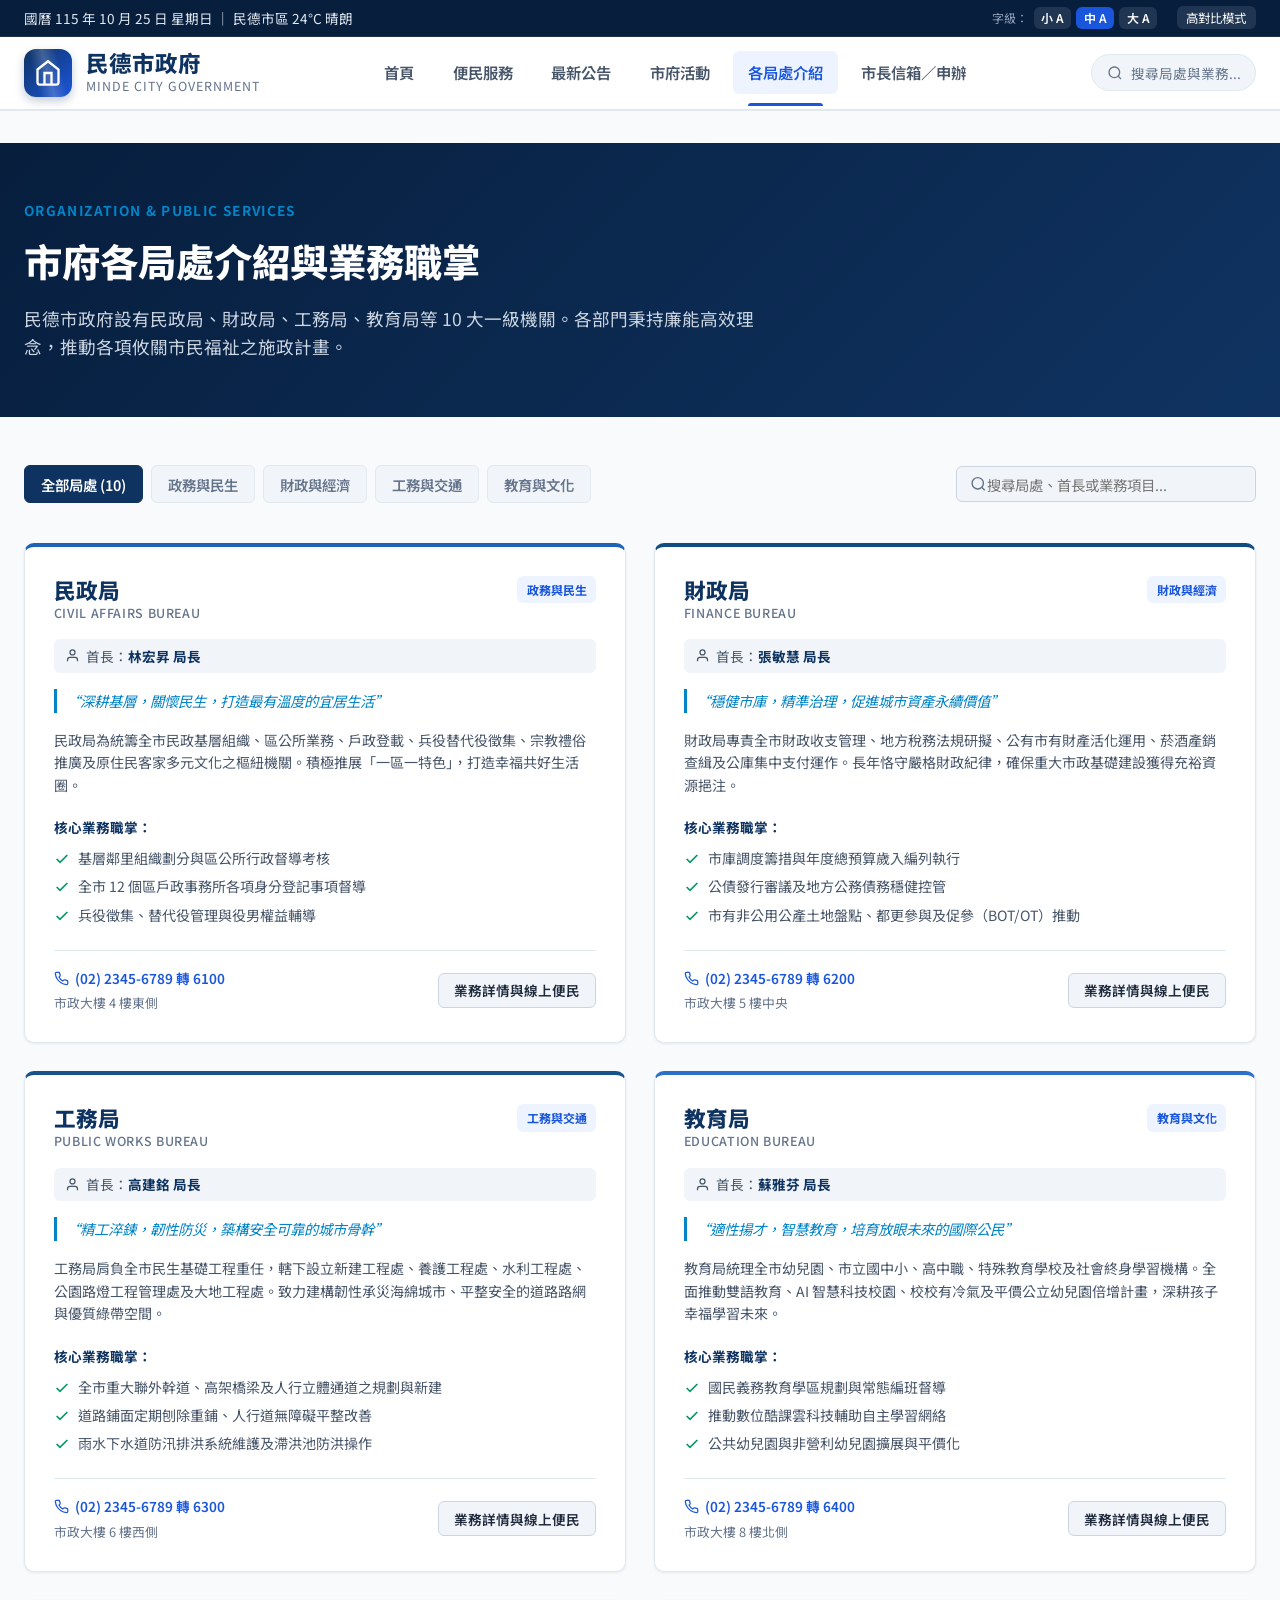
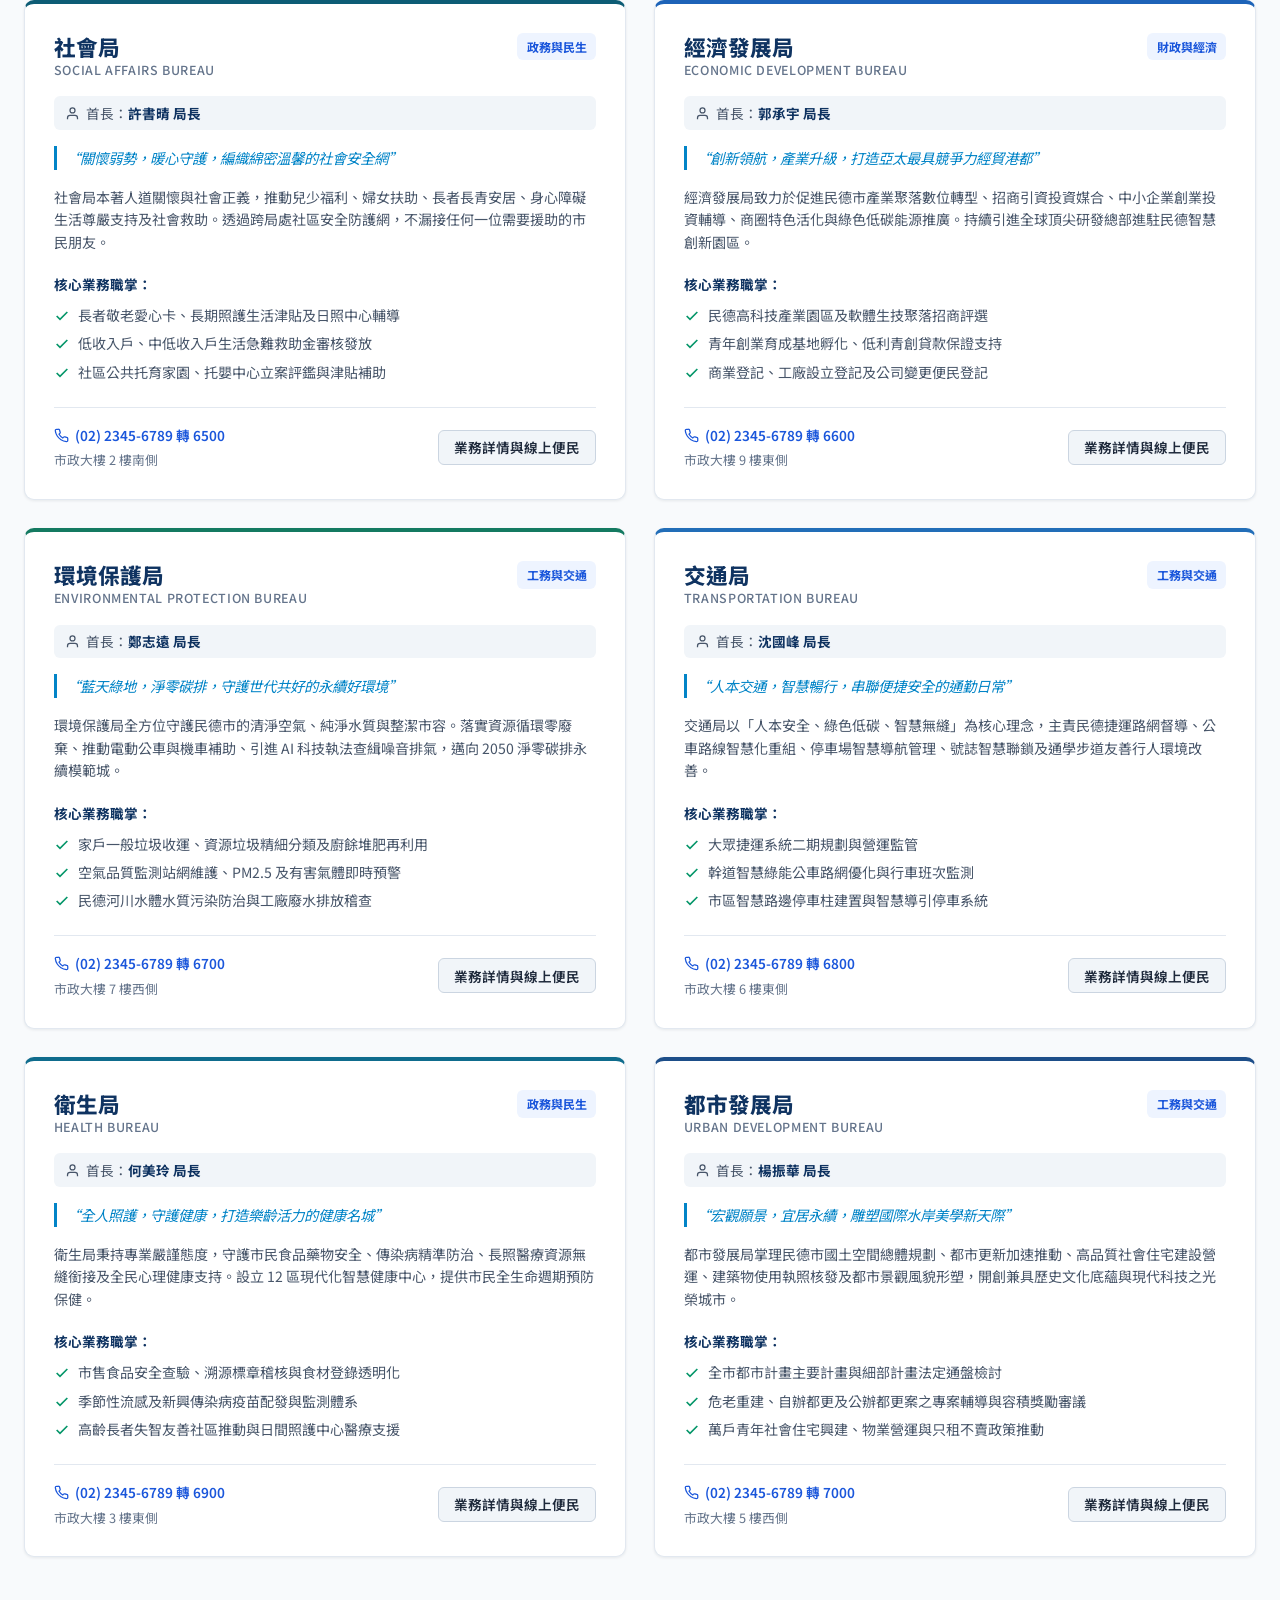
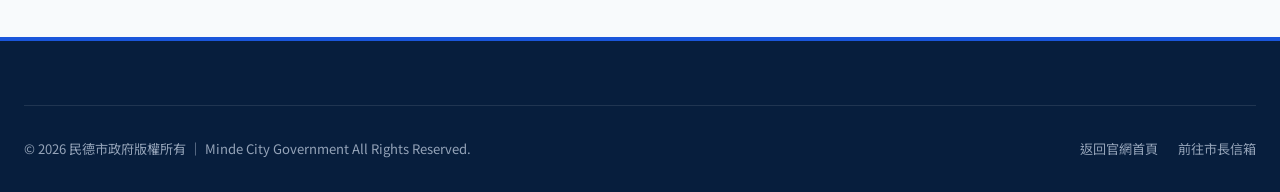
==== departments.html @ 33a6fe96 "feat: 民德市政府官網初版上線" ====
<!DOCTYPE html>
<html lang="zh-Hant-TW">
<head>
  <meta charset="UTF-8">
  <meta name="viewport" content="width=device-width, initial-scale=1.0">
  <title>各局處介紹與業務職掌 - 民德市政府官方網站</title>
  <meta name="description" content="民德市政府一級機關及局處介紹，包含民政局、財政局、工務局、教育局、社會局等組織職掌、首長資訊與便民服務窗口。">
  <link rel="stylesheet" href="css/main.css">
  <link rel="stylesheet" href="css/components.css">
  <link rel="stylesheet" href="css/responsive.css">
</head>
<body>

  <!-- 無障礙跳至主要內容區 -->
  <a href="#mainContent" class="skip-link">跳至主要內容區 (Alt+C)</a>

  <!-- 頂端公務列 -->
  <div class="top-utility-bar">
    <div class="container">
      <div class="utility-left">
        <div class="utility-item">
          <span>國曆 115 年 10 月 25 日 星期日 ｜ 民德市區 24°C 晴朗</span>
        </div>
      </div>
      <div class="utility-right">
        <div class="accessibility-tools">
          <span style="font-size: 0.75rem; color: #94a3b8;">字級：</span>
          <button class="font-size-btn" data-scale="0.9">小 A</button>
          <button class="font-size-btn active" data-scale="1">中 A</button>
          <button class="font-size-btn" data-scale="1.15">大 A</button>
        </div>
        <button class="contrast-toggle-btn" id="contrastToggleBtn">
          <span>高對比模式</span>
        </button>
      </div>
    </div>
  </div>

  <!-- 主導覽列 -->
  <header class="main-header">
    <div class="container header-container">
      <a href="index.html" class="brand-logo-link">
        <div class="brand-emblem">
          <svg viewBox="0 0 24 24" fill="none" stroke="currentColor" stroke-width="2"><path d="M3 9l9-7 9 7v11a2 2 0 0 1-2 2H5a2 2 0 0 1-2-2z"></path><polyline points="9 22 9 12 15 12 15 22"></polyline></svg>
        </div>
        <div class="brand-text">
          <span class="brand-title">民德市政府</span>
          <span class="brand-subtitle">Minde City Government</span>
        </div>
      </a>

      <nav class="main-nav" id="mainNav">
        <ul class="nav-list">
          <li><a href="index.html#home" class="nav-link">首頁</a></li>
          <li><a href="index.html#services" class="nav-link">便民服務</a></li>
          <li><a href="index.html#announcements" class="nav-link">最新公告</a></li>
          <li><a href="index.html#events" class="nav-link">市府活動</a></li>
          <li><a href="departments.html" class="nav-link active">各局處介紹</a></li>
          <li><a href="mailbox.html" class="nav-link">市長信箱／申辦</a></li>
        </ul>
      </nav>

      <div class="header-actions">
        <button class="quick-search-trigger">
          <svg viewBox="0 0 24 24" fill="none" stroke-width="2"><circle cx="11" cy="11" r="8"></circle><line x1="21" y1="21" x2="16.65" y2="16.65"></line></svg>
          <span>搜尋局處與業務...</span>
        </button>
        <button class="mobile-menu-toggle" id="mobileMenuToggle">
          <svg viewBox="0 0 24 24" fill="none" stroke="currentColor" stroke-width="2"><line x1="3" y1="12" x2="21" y2="12"></line><line x1="3" y1="6" x2="21" y2="6"></line><line x1="3" y1="18" x2="21" y2="18"></line></svg>
        </button>
      </div>
    </div>
  </header>

  <!-- 主要內容區 -->
  <main id="mainContent" style="padding-top: 2rem;">
    <!-- 頁面 Banner -->
    <div style="background: linear-gradient(135deg, var(--gov-navy-deep), var(--gov-navy)); color: #fff; padding: 3.5rem 0; margin-bottom: 3rem;">
      <div class="container">
        <div style="max-width: 750px;">
          <div style="font-size: 0.85rem; text-transform: uppercase; letter-spacing: 0.1em; color: var(--gov-cyan); font-weight: 700; margin-bottom: 0.5rem;">Organization & Public Services</div>
          <h1 style="font-size: 2.4rem; font-weight: 800; margin-bottom: 0.8rem;">市府各局處介紹與業務職掌</h1>
          <p style="font-size: 1.1rem; color: #cbd5e1; line-height: 1.6;">
            民德市政府設有民政局、財政局、工務局、教育局等 10 大一級機關。各部門秉持廉能高效理念，推動各項攸關市民福祉之施政計畫。
          </p>
        </div>
      </div>
    </div>

    <div class="container" style="padding-bottom: 5rem;">
      <!-- 分類與搜尋 -->
      <div class="departments-filter-bar">
        <div class="dept-category-tabs" role="tablist">
          <button class="dept-cat-btn active" data-dept-cat="all">全部局處 (10)</button>
          <button class="dept-cat-btn" data-dept-cat="governance">政務與民生</button>
          <button class="dept-cat-btn" data-dept-cat="finance">財政與經濟</button>
          <button class="dept-cat-btn" data-dept-cat="infrastructure">工務與交通</button>
          <button class="dept-cat-btn" data-dept-cat="education">教育與文化</button>
        </div>

        <div class="dept-search-box">
          <svg viewBox="0 0 24 24" fill="none" stroke-width="2"><circle cx="11" cy="11" r="8"></circle><line x1="21" y1="21" x2="16.65" y2="16.65"></line></svg>
          <input type="text" id="deptSearchInput" placeholder="搜尋局處、首長或業務項目..." aria-label="搜尋局處">
        </div>
      </div>

      <!-- 局處清單網格 -->
      <div class="departments-grid" id="departmentsGridContainer"></div>
    </div>
  </main>

  <!-- 頁尾 -->
  <footer class="main-footer">
    <div class="container">
      <div class="footer-bottom">
        <div>© 2026 民德市政府版權所有 ｜ Minde City Government All Rights Reserved.</div>
        <div class="footer-legal-links">
          <a href="index.html">返回官網首頁</a>
          <a href="mailbox.html">前往市長信箱</a>
        </div>
      </div>
    </div>
  </footer>

  <!-- 局處詳情 Modal -->
  <div class="modal-backdrop" id="departmentDetailModal">
    <div class="modal-dialog">
      <div class="modal-header">
        <h3 class="modal-title" id="modalDeptTitle">局處組織與業務職掌</h3>
        <button class="modal-close-btn">✕</button>
      </div>
      <div class="modal-body" id="modalDeptBody"></div>
    </div>
  </div>

  <!-- 搜尋 Modal -->
  <div class="modal-backdrop" id="globalSearchModal">
    <div class="modal-dialog" style="max-width: 680px;">
      <div class="modal-header">
        <input type="text" id="globalSearchInput" placeholder="搜尋局處與便民服務..." style="width: 100%; border: none; font-size: 1.1rem; outline: none;">
        <button class="modal-close-btn" id="closeSearchModalBtn">✕</button>
      </div>
      <div class="modal-body">
        <div id="globalSearchResults"></div>
      </div>
    </div>
  </div>

  <button class="back-to-top" id="backToTopBtn" title="回到頂端">
    <svg viewBox="0 0 24 24" fill="none" stroke="currentColor" stroke-width="2.5"><polyline points="18 15 12 9 6 15"></polyline></svg>
  </button>

  <script src="js/data.js"></script>
  <script src="js/app.js"></script>
  <script src="js/departments.js"></script>
</body>
</html>
---- css/main.css ----
/**
 * 民德市政府官網 - 核心樣式系統 (Design System & Global Layout)
 * 智慧民德．幸福永續
 */

@import url('https://fonts.googleapis.com/css2?family=Noto+Sans+TC:wght@300;400;500;600;700;800&family=Outfit:wght@400;500;600;700&display=swap');

:root {
  /* 政府權威藍色系核心調色盤 */
  --gov-navy-deep: #071e3d;
  --gov-navy: #0f3361;
  --gov-blue: #1a56db;
  --gov-blue-light: #2563eb;
  --gov-blue-subtle: #eef4ff;
  --gov-cyan: #0284c7;
  
  /* 輔助與語意色彩 */
  --gov-gold: #d97706;
  --gov-gold-light: #fef3c7;
  --gov-emerald: #059669;
  --gov-emerald-light: #ecfdf5;
  --gov-crimson: #dc2626;
  --gov-crimson-light: #fef2f2;
  
  /* 中性色系 */
  --bg-primary: #f8fafc;
  --bg-surface: #ffffff;
  --bg-surface-raised: #f1f5f9;
  --bg-glass: rgba(255, 255, 255, 0.88);
  --border-light: #e2e8f0;
  --border-medium: #cbd5e1;
  --text-main: #1e293b;
  --text-muted: #64748b;
  --text-sub: #475569;
  --text-inverse: #ffffff;
  
  /* 陰影與圓角 */
  --shadow-sm: 0 1px 3px rgba(15, 23, 42, 0.08);
  --shadow-md: 0 4px 12px -2px rgba(15, 23, 42, 0.08), 0 2px 6px -1px rgba(15, 23, 42, 0.05);
  --shadow-lg: 0 10px 25px -3px rgba(15, 23, 42, 0.1), 0 4px 10px -2px rgba(15, 23, 42, 0.04);
  --shadow-xl: 0 20px 35px -5px rgba(15, 23, 42, 0.14);
  --radius-sm: 6px;
  --radius-md: 10px;
  --radius-lg: 16px;
  --radius-full: 9999px;
  
  /* 字體大小變更因數 (無障礙縮放) */
  --font-scale: 1;
  --font-base: calc(16px * var(--font-scale));
  --font-sans: 'Noto Sans TC', 'Outfit', -apple-system, BlinkMacSystemFont, "Segoe UI", Roboto, "Helvetica Neue", Arial, sans-serif;
  
  /* 轉場 */
  --transition-fast: 0.18s cubic-bezier(0.4, 0, 0.2, 1);
  --transition-normal: 0.28s cubic-bezier(0.4, 0, 0.2, 1);
  --transition-bounce: 0.4s cubic-bezier(0.34, 1.56, 0.64, 1);
}

/* 高對比無障礙模式 */
[data-theme="contrast"] {
  --gov-navy-deep: #000000;
  --gov-navy: #05162b;
  --gov-blue: #ffeb3b;
  --gov-blue-light: #ffd600;
  --gov-blue-subtle: #121f2d;
  --gov-cyan: #00e5ff;
  --gov-gold: #ffc107;
  --gov-gold-light: #2a2405;
  --gov-emerald: #00e676;
  --gov-emerald-light: #052917;
  --gov-crimson: #ff5252;
  --gov-crimson-light: #3d0c0c;
  
  --bg-primary: #0a0e14;
  --bg-surface: #121820;
  --bg-surface-raised: #1c2430;
  --bg-glass: rgba(18, 24, 32, 0.96);
  --border-light: #334155;
  --border-medium: #64748b;
  --text-main: #f8fafc;
  --text-muted: #cbd5e1;
  --text-sub: #e2e8f0;
  --text-inverse: #000000;
  --shadow-md: 0 4px 14px rgba(0, 0, 0, 0.5);
}

/* 全域重設與基礎 */
*, *::before, *::after {
  box-sizing: border-box;
  margin: 0;
  padding: 0;
}

html {
  font-size: var(--font-base);
  scroll-behavior: smooth;
  -webkit-font-smoothing: antialiased;
  -moz-osx-font-smoothing: grayscale;
}

body {
  font-family: var(--font-sans);
  background-color: var(--bg-primary);
  color: var(--text-main);
  line-height: 1.65;
  overflow-x: hidden;
  transition: background-color var(--transition-normal), color var(--transition-normal);
}

a {
  color: inherit;
  text-decoration: none;
  transition: color var(--transition-fast);
}

button, input, select, textarea {
  font-family: inherit;
  font-size: inherit;
  color: inherit;
}

button {
  cursor: pointer;
  border: none;
  background: none;
}

img {
  max-width: 100%;
  height: auto;
  display: block;
}

/* 無障礙跳至主要內容 (Skip Link) */
.skip-link {
  position: absolute;
  top: -60px;
  left: 1rem;
  background: var(--gov-blue);
  color: #fff;
  padding: 0.6rem 1.2rem;
  z-index: 99999;
  border-radius: var(--radius-sm);
  font-weight: 600;
  transition: top var(--transition-fast);
}

.skip-link:focus {
  top: 1rem;
  outline: 3px solid var(--gov-gold);
}

/* 鍵盤聚焦輔助樣式 */
:focus-visible {
  outline: 3px solid var(--gov-blue);
  outline-offset: 3px;
}

/* 容器寬度 */
.container {
  width: 100%;
  max-width: 1280px;
  margin: 0 auto;
  padding: 0 1.5rem;
}

/* ========================================================
   頂端無障礙與便民公務工具列 (Top Utility Bar)
   ======================================================== */
.top-utility-bar {
  background-color: var(--gov-navy-deep);
  color: #e2e8f0;
  font-size: 0.85rem;
  border-bottom: 1px solid rgba(255, 255, 255, 0.08);
  position: relative;
  z-index: 1000;
}

.top-utility-bar .container {
  display: flex;
  justify-content: space-between;
  align-items: center;
  padding-top: 0.4rem;
  padding-bottom: 0.4rem;
}

.utility-left {
  display: flex;
  align-items: center;
  gap: 1.25rem;
}

.utility-item {
  display: inline-flex;
  align-items: center;
  gap: 0.4rem;
}

.utility-item svg {
  width: 15px;
  height: 15px;
  stroke: var(--gov-cyan);
}

.weather-badge {
  background: rgba(2, 132, 199, 0.2);
  color: #7dd3fc;
  padding: 0.15rem 0.5rem;
  border-radius: var(--radius-full);
  font-size: 0.78rem;
  border: 1px solid rgba(125, 211, 252, 0.3);
}

.utility-right {
  display: flex;
  align-items: center;
  gap: 1.25rem;
}

/* 字級縮放與高對比切換按鈕 */
.accessibility-tools {
  display: flex;
  align-items: center;
  gap: 0.35rem;
}

.font-size-btn {
  background: rgba(255, 255, 255, 0.1);
  color: #ffffff;
  padding: 0.15rem 0.45rem;
  border-radius: var(--radius-sm);
  font-size: 0.75rem;
  font-weight: 600;
  transition: all var(--transition-fast);
}

.font-size-btn:hover,
.font-size-btn.active {
  background: var(--gov-blue);
  color: #ffffff;
}

.contrast-toggle-btn {
  display: inline-flex;
  align-items: center;
  gap: 0.35rem;
  background: rgba(255, 255, 255, 0.1);
  color: #ffffff;
  padding: 0.15rem 0.6rem;
  border-radius: var(--radius-sm);
  font-size: 0.78rem;
  transition: all var(--transition-fast);
}

.contrast-toggle-btn:hover {
  background: var(--gov-gold);
  color: #000;
}

.contrast-toggle-btn svg {
  width: 14px;
  height: 14px;
}

/* ========================================================
   即時緊急市政跑馬燈 (Alert Ticker)
   ======================================================== */
.emergency-ticker {
  background: linear-gradient(90deg, #991b1b, #dc2626);
  color: #ffffff;
  font-size: 0.88rem;
  font-weight: 500;
  display: flex;
  align-items: center;
  padding: 0.4rem 0;
  box-shadow: inset 0 -1px 2px rgba(0, 0, 0, 0.15);
}

.ticker-wrapper {
  display: flex;
  align-items: center;
  width: 100%;
}

.ticker-tag {
  background: #ffffff;
  color: #b91c1c;
  font-weight: 700;
  font-size: 0.75rem;
  padding: 0.15rem 0.6rem;
  border-radius: var(--radius-sm);
  white-space: nowrap;
  margin-right: 1rem;
  display: inline-flex;
  align-items: center;
  gap: 0.35rem;
}

.ticker-content {
  flex: 1;
  overflow: hidden;
  white-space: nowrap;
  position: relative;
}

.ticker-text {
  display: inline-block;
  animation: marquee 26s linear infinite;
}

.ticker-text:hover {
  animation-play-state: paused;
}

.ticker-close {
  color: rgba(255, 255, 255, 0.8);
  padding: 0.2rem;
  margin-left: 0.8rem;
}

.ticker-close:hover {
  color: #ffffff;
}

@keyframes marquee {
  0% { transform: translateX(100%); }
  100% { transform: translateX(-100%); }
}

/* ========================================================
   市府主導覽列 (Main Header & Nav)
   ======================================================== */
.main-header {
  background-color: var(--bg-surface);
  border-bottom: 2px solid var(--border-light);
  position: sticky;
  top: 0;
  z-index: 999;
  transition: box-shadow var(--transition-fast), background-color var(--transition-normal);
}

.main-header.scrolled {
  box-shadow: var(--shadow-md);
  background-color: var(--bg-glass);
  backdrop-filter: blur(12px);
  -webkit-backdrop-filter: blur(12px);
}

.header-container {
  display: flex;
  align-items: center;
  justify-content: space-between;
  padding-top: 0.75rem;
  padding-bottom: 0.75rem;
}

/* 官方標誌區 */
.brand-logo-link {
  display: flex;
  align-items: center;
  gap: 0.85rem;
}

.brand-emblem {
  width: 48px;
  height: 48px;
  background: linear-gradient(135deg, var(--gov-navy), var(--gov-blue));
  border-radius: 12px;
  display: flex;
  align-items: center;
  justify-content: center;
  box-shadow: 0 4px 10px rgba(15, 51, 97, 0.25);
  position: relative;
  overflow: hidden;
  color: #ffffff;
}

.brand-emblem::after {
  content: "";
  position: absolute;
  top: -50%;
  left: -50%;
  width: 200%;
  height: 200%;
  background: linear-gradient(45deg, transparent 40%, rgba(255, 255, 255, 0.2) 50%, transparent 60%);
  transform: rotate(30deg);
}

.brand-emblem svg {
  width: 28px;
  height: 28px;
  stroke: #ffffff;
}

.brand-text {
  display: flex;
  flex-direction: column;
}

.brand-title {
  font-size: 1.4rem;
  font-weight: 800;
  letter-spacing: 0.05em;
  color: var(--gov-navy);
  line-height: 1.2;
}

[data-theme="contrast"] .brand-title {
  color: var(--text-main);
}

.brand-subtitle {
  font-size: 0.78rem;
  color: var(--text-muted);
  letter-spacing: 0.08em;
  text-transform: uppercase;
}

/* 主導覽清單 */
.main-nav {
  display: flex;
  align-items: center;
}

.nav-list {
  display: flex;
  align-items: center;
  list-style: none;
  gap: 0.5rem;
}

.nav-link {
  padding: 0.55rem 0.95rem;
  font-weight: 600;
  font-size: 0.96rem;
  color: var(--text-sub);
  border-radius: var(--radius-sm);
  display: inline-flex;
  align-items: center;
  gap: 0.4rem;
  position: relative;
  transition: all var(--transition-fast);
}

.nav-link svg {
  width: 17px;
  height: 17px;
  stroke: currentColor;
  opacity: 0.8;
}

.nav-link:hover,
.nav-link.active {
  color: var(--gov-blue);
  background-color: var(--gov-blue-subtle);
}

.nav-link.active::after {
  content: "";
  position: absolute;
  bottom: -0.75rem;
  left: 0.95rem;
  right: 0.95rem;
  height: 3px;
  background-color: var(--gov-blue);
  border-radius: 3px 3px 0 0;
}

/* 快速搜尋與行動版選單按鈕 */
.header-actions {
  display: flex;
  align-items: center;
  gap: 0.75rem;
}

.quick-search-trigger {
  display: inline-flex;
  align-items: center;
  gap: 0.5rem;
  background: var(--bg-surface-raised);
  border: 1px solid var(--border-light);
  padding: 0.45rem 0.9rem;
  border-radius: var(--radius-full);
  font-size: 0.85rem;
  color: var(--text-muted);
  transition: all var(--transition-fast);
}

.quick-search-trigger:hover {
  background: var(--bg-surface);
  border-color: var(--gov-blue);
  color: var(--gov-blue);
  box-shadow: 0 2px 8px rgba(26, 86, 219, 0.1);
}

.quick-search-trigger svg {
  width: 16px;
  height: 16px;
  stroke: currentColor;
}

.quick-search-key {
  font-size: 0.72rem;
  background: rgba(0, 0, 0, 0.06);
  padding: 0.1rem 0.35rem;
  border-radius: 4px;
}

/* 行動版漢堡切換按鈕 */
.mobile-menu-toggle {
  display: none;
  width: 42px;
  height: 42px;
  border-radius: var(--radius-sm);
  align-items: center;
  justify-content: center;
  color: var(--text-main);
  background: var(--bg-surface-raised);
}

.mobile-menu-toggle svg {
  width: 24px;
  height: 24px;
}

/* ========================================================
   章節標題共通組件 (Section Header)
   ======================================================== */
.section-header {
  text-align: center;
  margin-bottom: 2.75rem;
  position: relative;
}

.section-tag {
  display: inline-block;
  font-size: 0.82rem;
  font-weight: 700;
  letter-spacing: 0.12em;
  text-transform: uppercase;
  color: var(--gov-blue);
  background: var(--gov-blue-subtle);
  padding: 0.3rem 0.85rem;
  border-radius: var(--radius-full);
  margin-bottom: 0.6rem;
}

.section-title {
  font-size: 2.1rem;
  font-weight: 800;
  color: var(--gov-navy);
  margin-bottom: 0.6rem;
  letter-spacing: -0.02em;
}

[data-theme="contrast"] .section-title {
  color: var(--text-main);
}

.section-subtitle {
  font-size: 1.05rem;
  color: var(--text-muted);
  max-width: 640px;
  margin: 0 auto;
}

/* ========================================================
   按鈕系統 (Button System)
   ======================================================== */
.btn {
  display: inline-flex;
  align-items: center;
  justify-content: center;
  gap: 0.5rem;
  font-weight: 600;
  border-radius: var(--radius-sm);
  padding: 0.65rem 1.4rem;
  transition: all var(--transition-normal);
  text-align: center;
  white-space: nowrap;
}

.btn svg {
  width: 18px;
  height: 18px;
  stroke: currentColor;
}

.btn-primary {
  background: var(--gov-blue);
  color: #ffffff;
  box-shadow: 0 4px 12px rgba(26, 86, 219, 0.25);
}

.btn-primary:hover {
  background: var(--gov-blue-light);
  transform: translateY(-2px);
  box-shadow: 0 6px 16px rgba(26, 86, 219, 0.35);
}

.btn-secondary {
  background: var(--bg-surface-raised);
  color: var(--text-main);
  border: 1px solid var(--border-medium);
}

.btn-secondary:hover {
  background: var(--border-light);
  color: var(--gov-blue);
}

.btn-outline-white {
  background: transparent;
  color: #ffffff;
  border: 2px solid rgba(255, 255, 255, 0.8);
}

.btn-outline-white:hover {
  background: rgba(255, 255, 255, 0.15);
  border-color: #ffffff;
}

.btn-gold {
  background: linear-gradient(135deg, #d97706, #f59e0b);
  color: #ffffff;
  box-shadow: 0 4px 12px rgba(217, 119, 6, 0.3);
}

.btn-gold:hover {
  filter: brightness(1.1);
  transform: translateY(-2px);
}

/* ========================================================
   市府官方頁尾 (Official Government Footer)
   ======================================================== */
.main-footer {
  background: var(--gov-navy-deep);
  color: #cbd5e1;
  padding-top: 4rem;
  padding-bottom: 2rem;
  border-top: 4px solid var(--gov-blue);
  position: relative;
}

.footer-grid {
  display: grid;
  grid-template-columns: 2fr 1fr 1fr 1.3fr;
  gap: 2.5rem;
  margin-bottom: 3rem;
}

.footer-brand .brand-title {
  color: #ffffff;
  margin-bottom: 0.3rem;
}

.footer-brand .brand-slogan {
  color: var(--gov-cyan);
  font-weight: 600;
  font-size: 0.95rem;
  margin-bottom: 1.25rem;
}

.footer-contact-list {
  list-style: none;
  font-size: 0.9rem;
  display: flex;
  flex-direction: column;
  gap: 0.55rem;
}

.footer-contact-item {
  display: flex;
  align-items: flex-start;
  gap: 0.6rem;
}

.footer-contact-item svg {
  width: 18px;
  height: 18px;
  stroke: var(--gov-cyan);
  flex-shrink: 0;
  margin-top: 2px;
}

.footer-title {
  color: #ffffff;
  font-size: 1.05rem;
  font-weight: 700;
  margin-bottom: 1.25rem;
  position: relative;
  padding-bottom: 0.5rem;
}

.footer-title::after {
  content: "";
  position: absolute;
  bottom: 0;
  left: 0;
  width: 32px;
  height: 2px;
  background-color: var(--gov-blue);
}

.footer-links {
  list-style: none;
  display: flex;
  flex-direction: column;
  gap: 0.6rem;
  font-size: 0.92rem;
}

.footer-links a:hover {
  color: #ffffff;
  padding-left: 4px;
}

.footer-badges {
  display: flex;
  flex-direction: column;
  gap: 1rem;
}

.accessibility-seal {
  background: rgba(255, 255, 255, 0.08);
  border: 1px solid rgba(255, 255, 255, 0.2);
  border-radius: var(--radius-sm);
  padding: 0.75rem;
  display: flex;
  align-items: center;
  gap: 0.85rem;
}

.seal-icon {
  font-size: 1.3rem;
  background: var(--gov-blue);
  color: #ffffff;
  width: 38px;
  height: 38px;
  display: flex;
  align-items: center;
  justify-content: center;
  border-radius: var(--radius-sm);
  font-weight: 800;
}

.seal-text {
  font-size: 0.78rem;
  line-height: 1.3;
}

.seal-text strong {
  display: block;
  color: #ffffff;
  font-size: 0.88rem;
}

.footer-bottom {
  padding-top: 2rem;
  border-top: 1px solid rgba(255, 255, 255, 0.1);
  display: flex;
  justify-content: space-between;
  align-items: center;
  flex-wrap: wrap;
  gap: 1rem;
  font-size: 0.82rem;
  color: #94a3b8;
}

.footer-legal-links {
  display: flex;
  gap: 1.25rem;
}

.footer-legal-links a:hover {
  color: #ffffff;
}

/* 回到頂端浮動按鈕 */
.back-to-top {
  position: fixed;
  bottom: 2rem;
  right: 2rem;
  width: 46px;
  height: 46px;
  background: var(--gov-navy);
  color: #ffffff;
  border-radius: var(--radius-full);
  display: flex;
  align-items: center;
  justify-content: center;
  box-shadow: var(--shadow-lg);
  border: 2px solid rgba(255, 255, 255, 0.2);
  z-index: 990;
  opacity: 0;
  visibility: hidden;
  transform: translateY(12px);
  transition: all var(--transition-normal);
}

.back-to-top.visible {
  opacity: 1;
  visibility: visible;
  transform: translateY(0);
}

.back-to-top:hover {
  background: var(--gov-blue);
  transform: translateY(-4px);
  box-shadow: 0 8px 20px rgba(26, 86, 219, 0.4);
}

.back-to-top svg {
  width: 22px;
  height: 22px;
  stroke: currentColor;
}
---- css/components.css ----
/**
 * 民德市政府官網 - 核心組件樣式 (Components & Modules)
 * 智慧民德．幸福永續
 */

/* ========================================================
   1. 輪播橫幅與數據看板 (Hero Slider & Civic Stats)
   ======================================================== */
.hero-section {
  position: relative;
  overflow: hidden;
  background-color: var(--gov-navy-deep);
  color: #ffffff;
}

.hero-slider {
  position: relative;
  width: 100%;
  min-height: 540px;
}

.hero-slide {
  position: absolute;
  top: 0;
  left: 0;
  width: 100%;
  height: 100%;
  opacity: 0;
  visibility: hidden;
  transition: opacity 0.8s ease-in-out, visibility 0.8s;
  display: flex;
  align-items: center;
}

.hero-slide.active {
  opacity: 1;
  visibility: visible;
  position: relative;
}

.slide-bg-wrapper {
  position: absolute;
  top: 0;
  left: 0;
  width: 100%;
  height: 100%;
  z-index: 1;
}

.slide-bg-img {
  width: 100%;
  height: 100%;
  object-fit: cover;
  object-position: center;
  transform: scale(1.03);
  transition: transform 7s ease-out;
}

.hero-slide.active .slide-bg-img {
  transform: scale(1);
}

.slide-overlay {
  position: absolute;
  top: 0;
  left: 0;
  width: 100%;
  height: 100%;
  background: linear-gradient(
    90deg,
    rgba(7, 30, 61, 0.92) 0%,
    rgba(7, 30, 61, 0.75) 45%,
    rgba(7, 30, 61, 0.3) 100%
  );
  z-index: 2;
}

.hero-content {
  position: relative;
  z-index: 3;
  max-width: 680px;
  padding: 4.5rem 0;
}

.slide-tag {
  display: inline-flex;
  align-items: center;
  gap: 0.4rem;
  background: rgba(255, 255, 255, 0.15);
  backdrop-filter: blur(8px);
  color: #7dd3fc;
  padding: 0.35rem 0.9rem;
  border-radius: var(--radius-full);
  font-size: 0.85rem;
  font-weight: 600;
  border: 1px solid rgba(255, 255, 255, 0.25);
  margin-bottom: 1.25rem;
}

.slide-title {
  font-size: 2.75rem;
  font-weight: 800;
  line-height: 1.25;
  margin-bottom: 1.2rem;
  color: #ffffff;
  text-shadow: 0 2px 10px rgba(0, 0, 0, 0.3);
}

.slide-desc {
  font-size: 1.15rem;
  color: #e2e8f0;
  line-height: 1.7;
  margin-bottom: 2rem;
  text-shadow: 0 1px 4px rgba(0, 0, 0, 0.3);
}

.slide-actions {
  display: flex;
  gap: 1rem;
  flex-wrap: wrap;
}

/* 輪播控制鍵 */
.slider-controls {
  position: absolute;
  bottom: 2rem;
  right: 2rem;
  z-index: 10;
  display: flex;
  align-items: center;
  gap: 0.75rem;
  background: rgba(7, 30, 61, 0.6);
  backdrop-filter: blur(10px);
  padding: 0.5rem 0.85rem;
  border-radius: var(--radius-full);
  border: 1px solid rgba(255, 255, 255, 0.15);
}

.slider-dots {
  display: flex;
  gap: 0.5rem;
}

.slider-dot {
  width: 10px;
  height: 10px;
  border-radius: var(--radius-full);
  background: rgba(255, 255, 255, 0.4);
  transition: all var(--transition-fast);
}

.slider-dot.active {
  background: #ffffff;
  width: 28px;
}

.slider-arrow-btn {
  color: #ffffff;
  width: 28px;
  height: 28px;
  display: flex;
  align-items: center;
  justify-content: center;
  border-radius: var(--radius-full);
}

.slider-arrow-btn:hover {
  background: rgba(255, 255, 255, 0.2);
}

/* 市政績效數據看板 */
.civic-stats-bar {
  background: var(--gov-navy);
  color: #ffffff;
  padding: 1.25rem 0;
  border-bottom: 1px solid rgba(255, 255, 255, 0.1);
  box-shadow: var(--shadow-md);
}

.stats-grid {
  display: grid;
  grid-template-columns: repeat(4, 1fr);
  gap: 1.5rem;
}

.stat-item {
  display: flex;
  align-items: center;
  gap: 1rem;
  padding: 0.5rem 1rem;
  border-right: 1px solid rgba(255, 255, 255, 0.15);
}

.stat-item:last-child {
  border-right: none;
}

.stat-icon {
  width: 44px;
  height: 44px;
  border-radius: 10px;
  background: rgba(255, 255, 255, 0.1);
  display: flex;
  align-items: center;
  justify-content: center;
  color: var(--gov-cyan);
}

.stat-icon svg {
  width: 22px;
  height: 22px;
  stroke: currentColor;
}

.stat-info {
  display: flex;
  flex-direction: column;
}

.stat-value {
  font-size: 1.35rem;
  font-weight: 800;
  color: #ffffff;
  line-height: 1.1;
  font-family: 'Outfit', var(--font-sans);
}

.stat-label {
  font-size: 0.82rem;
  color: #94a3b8;
}

/* ========================================================
   2. 便民服務快速入口 (Quick Services Portal)
   ======================================================== */
.services-section {
  padding: 5rem 0;
  background: var(--bg-primary);
}

/* 分類過濾藥丸 (Filter Pills) */
.category-filter-pills {
  display: flex;
  justify-content: center;
  flex-wrap: wrap;
  gap: 0.6rem;
  margin-bottom: 2.5rem;
}

.filter-pill {
  padding: 0.45rem 1.1rem;
  font-size: 0.92rem;
  font-weight: 600;
  color: var(--text-sub);
  background: var(--bg-surface);
  border: 1px solid var(--border-light);
  border-radius: var(--radius-full);
  transition: all var(--transition-fast);
}

.filter-pill:hover,
.filter-pill.active {
  background: var(--gov-blue);
  color: #ffffff;
  border-color: var(--gov-blue);
  box-shadow: 0 4px 12px rgba(26, 86, 219, 0.2);
}

/* 服務卡片網格 */
.services-grid {
  display: grid;
  grid-template-columns: repeat(4, 1fr);
  gap: 1.5rem;
  margin-bottom: 3rem;
}

.service-card {
  background: var(--bg-surface);
  border: 1px solid var(--border-light);
  border-radius: var(--radius-md);
  padding: 1.6rem 1.4rem;
  display: flex;
  flex-direction: column;
  transition: all var(--transition-normal);
  position: relative;
  overflow: hidden;
  cursor: pointer;
}

.service-card::before {
  content: "";
  position: absolute;
  top: 0;
  left: 0;
  width: 100%;
  height: 4px;
  background: linear-gradient(90deg, var(--gov-blue), var(--gov-cyan));
  opacity: 0;
  transition: opacity var(--transition-fast);
}

.service-card:hover {
  transform: translateY(-4px);
  box-shadow: var(--shadow-lg);
  border-color: var(--border-medium);
}

.service-card:hover::before {
  opacity: 1;
}

.service-card-top {
  display: flex;
  align-items: center;
  justify-content: space-between;
  margin-bottom: 1.2rem;
}

.service-icon-box {
  width: 48px;
  height: 48px;
  border-radius: 12px;
  background: var(--gov-blue-subtle);
  color: var(--gov-blue);
  display: flex;
  align-items: center;
  justify-content: center;
  transition: all var(--transition-fast);
}

.service-card:hover .service-icon-box {
  background: var(--gov-blue);
  color: #ffffff;
}

.service-icon-box svg {
  width: 24px;
  height: 24px;
  stroke: currentColor;
}

.service-tag {
  font-size: 0.72rem;
  font-weight: 700;
  padding: 0.2rem 0.55rem;
  border-radius: var(--radius-full);
  background: var(--bg-surface-raised);
  color: var(--gov-blue);
  border: 1px solid var(--border-light);
}

.service-title {
  font-size: 1.12rem;
  font-weight: 700;
  color: var(--gov-navy);
  margin-bottom: 0.4rem;
  line-height: 1.4;
}

[data-theme="contrast"] .service-title {
  color: var(--text-main);
}

.service-bureau {
  font-size: 0.8rem;
  color: var(--gov-cyan);
  font-weight: 600;
  margin-bottom: 0.6rem;
}

.service-desc {
  font-size: 0.88rem;
  color: var(--text-muted);
  line-height: 1.55;
  margin-bottom: 1.4rem;
  flex-grow: 1;
}

.service-card-action {
  display: inline-flex;
  align-items: center;
  gap: 0.35rem;
  font-size: 0.86rem;
  font-weight: 700;
  color: var(--gov-blue);
  padding-top: 0.8rem;
  border-top: 1px dashed var(--border-light);
}

.service-card-action svg {
  width: 16px;
  height: 16px;
  stroke: currentColor;
  transition: transform var(--transition-fast);
}

.service-card:hover .service-card-action svg {
  transform: translateX(4px);
}

/* 常用便民快捷工具條 */
.quick-tools-strip {
  background: var(--bg-surface);
  border: 1px solid var(--border-light);
  border-radius: var(--radius-lg);
  padding: 1.5rem 2rem;
  box-shadow: var(--shadow-sm);
  display: flex;
  align-items: center;
  justify-content: space-between;
  flex-wrap: wrap;
  gap: 1.5rem;
}

.quick-tools-label {
  display: flex;
  align-items: center;
  gap: 0.6rem;
  font-weight: 700;
  color: var(--gov-navy);
  font-size: 1.05rem;
}

[data-theme="contrast"] .quick-tools-label {
  color: var(--text-main);
}

.quick-tools-label svg {
  width: 22px;
  height: 22px;
  color: var(--gov-gold);
}

.quick-tools-list {
  display: flex;
  flex-wrap: wrap;
  gap: 0.75rem;
}

.quick-tool-btn {
  display: inline-flex;
  align-items: center;
  gap: 0.45rem;
  padding: 0.45rem 0.95rem;
  background: var(--bg-surface-raised);
  border: 1px solid var(--border-light);
  border-radius: var(--radius-sm);
  font-size: 0.88rem;
  font-weight: 600;
  color: var(--text-sub);
  transition: all var(--transition-fast);
}

.quick-tool-btn:hover {
  background: var(--gov-blue-subtle);
  color: var(--gov-blue);
  border-color: var(--gov-blue);
}

.quick-tool-btn svg {
  width: 16px;
  height: 16px;
  stroke: currentColor;
}

/* ========================================================
   3. 最新公告專區 (Latest Announcements)
   ======================================================== */
.announcements-section {
  padding: 5rem 0;
  background: var(--bg-surface);
  border-top: 1px solid var(--border-light);
  border-bottom: 1px solid var(--border-light);
}

.announcements-container {
  display: flex;
  flex-direction: column;
}

/* 篩選與搜尋欄 */
.announcement-toolbar {
  display: flex;
  justify-content: space-between;
  align-items: center;
  flex-wrap: wrap;
  gap: 1rem;
  margin-bottom: 2rem;
  padding-bottom: 1.25rem;
  border-bottom: 1px solid var(--border-light);
}

.announcement-tabs {
  display: flex;
  gap: 0.4rem;
  flex-wrap: wrap;
}

.announcement-tab {
  padding: 0.5rem 1rem;
  font-weight: 600;
  font-size: 0.92rem;
  color: var(--text-muted);
  border-radius: var(--radius-sm);
  transition: all var(--transition-fast);
}

.announcement-tab:hover {
  color: var(--gov-blue);
  background: var(--gov-blue-subtle);
}

.announcement-tab.active {
  background: var(--gov-navy);
  color: #ffffff;
}

[data-theme="contrast"] .announcement-tab.active {
  background: var(--gov-blue);
  color: #000000;
}

.announcement-search-box {
  display: flex;
  align-items: center;
  background: var(--bg-primary);
  border: 1px solid var(--border-medium);
  border-radius: var(--radius-sm);
  padding: 0.35rem 0.75rem;
  width: 280px;
}

.announcement-search-box input {
  border: none;
  background: none;
  outline: none;
  width: 100%;
  font-size: 0.88rem;
  padding: 0.2rem;
}

.announcement-search-box svg {
  width: 18px;
  height: 18px;
  stroke: var(--text-muted);
  flex-shrink: 0;
}

/* 公告清單 */
.announcements-list {
  display: flex;
  flex-direction: column;
  gap: 0.75rem;
}

.announcement-item {
  display: flex;
  align-items: center;
  justify-content: space-between;
  padding: 1.1rem 1.4rem;
  background: var(--bg-surface);
  border: 1px solid var(--border-light);
  border-radius: var(--radius-sm);
  transition: all var(--transition-fast);
  cursor: pointer;
  text-align: left;
  width: 100%;
}

.announcement-item:hover {
  background: var(--bg-surface-raised);
  border-color: var(--border-medium);
  transform: translateX(4px);
  box-shadow: var(--shadow-sm);
}

.announcement-item.is-pinned {
  border-left: 4px solid var(--gov-crimson);
  background: #fffafa;
}

[data-theme="contrast"] .announcement-item.is-pinned {
  background: #1c1515;
}

.announcement-main {
  display: flex;
  align-items: center;
  gap: 1rem;
  flex: 1;
  min-width: 0;
}

/* 類別標籤徽章 */
.category-badge {
  font-size: 0.75rem;
  font-weight: 700;
  padding: 0.25rem 0.65rem;
  border-radius: var(--radius-sm);
  white-space: nowrap;
}

.category-badge.urgent {
  background: var(--gov-crimson-light);
  color: var(--gov-crimson);
  border: 1px solid rgba(220, 38, 38, 0.25);
}

.category-badge.primary {
  background: var(--gov-blue-subtle);
  color: var(--gov-blue);
  border: 1px solid rgba(26, 86, 219, 0.25);
}

.category-badge.accent {
  background: #fdf2f8;
  color: #db2777;
  border: 1px solid rgba(219, 39, 119, 0.25);
}

.category-badge.warning {
  background: var(--gov-gold-light);
  color: var(--gov-gold);
  border: 1px solid rgba(217, 119, 6, 0.25);
}

.category-badge.info {
  background: #ecfeff;
  color: #0891b2;
  border: 1px solid rgba(8, 145, 178, 0.25);
}

.announcement-title {
  font-size: 0.98rem;
  font-weight: 600;
  color: var(--text-main);
  white-space: nowrap;
  overflow: hidden;
  text-overflow: ellipsis;
  flex: 1;
}

.pinned-icon {
  color: var(--gov-crimson);
  font-size: 0.75rem;
  font-weight: 700;
  margin-right: 0.35rem;
  display: inline-flex;
  align-items: center;
  gap: 0.2rem;
}

.pinned-icon svg {
  width: 14px;
  height: 14px;
  stroke: currentColor;
}

.announcement-meta {
  display: flex;
  align-items: center;
  gap: 1.5rem;
  font-size: 0.85rem;
  color: var(--text-muted);
  white-space: nowrap;
  flex-shrink: 0;
  margin-left: 1.5rem;
}

.announcement-bureau {
  font-weight: 500;
}

.announcement-views {
  display: inline-flex;
  align-items: center;
  gap: 0.3rem;
}

.announcement-views svg {
  width: 14px;
  height: 14px;
  stroke: currentColor;
}

.announcement-footer {
  margin-top: 2rem;
  text-align: center;
}

/* ========================================================
   4. 市府活動專區 (City Events Section)
   ======================================================== */
.events-section {
  padding: 5rem 0;
  background: var(--bg-primary);
}

.events-grid {
  display: grid;
  grid-template-columns: repeat(3, 1fr);
  gap: 2rem;
}

.event-card {
  background: var(--bg-surface);
  border: 1px solid var(--border-light);
  border-radius: var(--radius-lg);
  overflow: hidden;
  box-shadow: var(--shadow-sm);
  display: flex;
  flex-direction: column;
  transition: all var(--transition-normal);
}

.event-card:hover {
  transform: translateY(-5px);
  box-shadow: var(--shadow-xl);
  border-color: var(--border-medium);
}

.event-media {
  position: relative;
  width: 100%;
  height: 220px;
  overflow: hidden;
}

.event-img {
  width: 100%;
  height: 100%;
  object-fit: cover;
  transition: transform 0.6s ease;
}

.event-card:hover .event-img {
  transform: scale(1.06);
}

.event-status-pill {
  position: absolute;
  top: 1rem;
  right: 1rem;
  font-size: 0.78rem;
  font-weight: 700;
  padding: 0.3rem 0.75rem;
  border-radius: var(--radius-full);
  backdrop-filter: blur(8px);
}

.event-status-pill.ongoing {
  background: rgba(5, 150, 105, 0.9);
  color: #ffffff;
}

.event-status-pill.registration {
  background: rgba(26, 86, 219, 0.9);
  color: #ffffff;
}

.event-status-pill.upcoming {
  background: rgba(217, 119, 6, 0.9);
  color: #ffffff;
}

.event-body {
  padding: 1.6rem;
  display: flex;
  flex-direction: column;
  flex-grow: 1;
}

.event-date-row {
  display: flex;
  align-items: center;
  gap: 0.4rem;
  font-size: 0.85rem;
  color: var(--gov-blue);
  font-weight: 600;
  margin-bottom: 0.5rem;
}

.event-date-row svg {
  width: 16px;
  height: 16px;
  stroke: currentColor;
}

.event-title {
  font-size: 1.25rem;
  font-weight: 800;
  color: var(--gov-navy);
  margin-bottom: 0.6rem;
  line-height: 1.35;
}

[data-theme="contrast"] .event-title {
  color: var(--text-main);
}

.event-location {
  display: flex;
  align-items: flex-start;
  gap: 0.4rem;
  font-size: 0.85rem;
  color: var(--text-muted);
  margin-bottom: 0.85rem;
}

.event-location svg {
  width: 16px;
  height: 16px;
  stroke: currentColor;
  flex-shrink: 0;
  margin-top: 2px;
}

.event-desc {
  font-size: 0.9rem;
  color: var(--text-sub);
  line-height: 1.6;
  margin-bottom: 1.4rem;
  flex-grow: 1;
}

.event-footer {
  padding-top: 1rem;
  border-top: 1px solid var(--border-light);
  display: flex;
  align-items: center;
  justify-content: space-between;
}

.event-participants {
  font-size: 0.82rem;
  color: var(--gov-emerald);
  font-weight: 600;
}

/* ========================================================
   5. 各局處介紹區塊 (Departments & Bureaus Directory)
   ======================================================== */
.departments-section {
  padding: 5rem 0;
  background: var(--bg-surface);
  border-top: 1px solid var(--border-light);
}

.departments-filter-bar {
  display: flex;
  justify-content: space-between;
  align-items: center;
  flex-wrap: wrap;
  gap: 1rem;
  margin-bottom: 2.5rem;
}

.dept-category-tabs {
  display: flex;
  gap: 0.5rem;
  flex-wrap: wrap;
}

.dept-cat-btn {
  padding: 0.45rem 1rem;
  border-radius: var(--radius-sm);
  font-size: 0.9rem;
  font-weight: 600;
  color: var(--text-muted);
  background: var(--bg-surface-raised);
  border: 1px solid var(--border-light);
  transition: all var(--transition-fast);
}

.dept-cat-btn:hover,
.dept-cat-btn.active {
  background: var(--gov-navy);
  color: #ffffff;
  border-color: var(--gov-navy);
}

[data-theme="contrast"] .dept-cat-btn.active {
  background: var(--gov-blue);
  color: #000;
}

.dept-search-box {
  display: flex;
  align-items: center;
  background: var(--bg-surface-raised);
  border: 1px solid var(--border-medium);
  border-radius: var(--radius-sm);
  padding: 0.4rem 0.8rem;
  width: 300px;
}

.dept-search-box input {
  border: none;
  background: none;
  outline: none;
  width: 100%;
  font-size: 0.9rem;
}

.dept-search-box svg {
  width: 18px;
  height: 18px;
  stroke: var(--text-muted);
}

/* 局處卡片網格 */
.departments-grid {
  display: grid;
  grid-template-columns: repeat(2, 1fr);
  gap: 1.75rem;
}

.department-card {
  background: var(--bg-surface);
  border: 1px solid var(--border-light);
  border-radius: var(--radius-md);
  padding: 1.8rem;
  box-shadow: var(--shadow-sm);
  display: flex;
  flex-direction: column;
  transition: all var(--transition-normal);
  position: relative;
  border-top: 4px solid var(--gov-blue);
}

.department-card:hover {
  transform: translateY(-3px);
  box-shadow: var(--shadow-md);
  border-color: var(--border-medium);
}

.dept-header {
  display: flex;
  justify-content: space-between;
  align-items: flex-start;
  margin-bottom: 1rem;
}

.dept-title-group {
  display: flex;
  flex-direction: column;
}

.dept-name {
  font-size: 1.35rem;
  font-weight: 800;
  color: var(--gov-navy);
  line-height: 1.25;
}

[data-theme="contrast"] .dept-name {
  color: var(--text-main);
}

.dept-en-name {
  font-size: 0.78rem;
  color: var(--text-muted);
  text-transform: uppercase;
  letter-spacing: 0.05em;
  font-weight: 500;
}

.dept-badge {
  font-size: 0.75rem;
  font-weight: 700;
  color: var(--gov-blue);
  background: var(--gov-blue-subtle);
  padding: 0.25rem 0.6rem;
  border-radius: var(--radius-sm);
}

.dept-chief-badge {
  display: inline-flex;
  align-items: center;
  gap: 0.4rem;
  font-size: 0.85rem;
  color: var(--text-sub);
  background: var(--bg-surface-raised);
  padding: 0.35rem 0.7rem;
  border-radius: var(--radius-sm);
  margin-bottom: 1rem;
}

.dept-chief-badge strong {
  color: var(--gov-navy);
}

[data-theme="contrast"] .dept-chief-badge strong {
  color: var(--text-main);
}

.dept-motto {
  font-size: 0.9rem;
  font-style: italic;
  color: var(--gov-cyan);
  margin-bottom: 1rem;
  border-left: 3px solid var(--gov-cyan);
  padding-left: 0.6rem;
}

.dept-duties-list {
  list-style: none;
  font-size: 0.88rem;
  color: var(--text-sub);
  display: flex;
  flex-direction: column;
  gap: 0.45rem;
  margin-bottom: 1.5rem;
  flex-grow: 1;
}

.dept-duties-list li {
  display: flex;
  align-items: flex-start;
  gap: 0.5rem;
  line-height: 1.5;
}

.dept-duties-list li svg {
  width: 16px;
  height: 16px;
  stroke: var(--gov-emerald);
  flex-shrink: 0;
  margin-top: 3px;
}

.dept-contact-bar {
  padding-top: 1rem;
  border-top: 1px solid var(--border-light);
  display: flex;
  align-items: center;
  justify-content: space-between;
  flex-wrap: wrap;
  gap: 0.8rem;
  font-size: 0.85rem;
  color: var(--text-muted);
}

.dept-phone {
  display: inline-flex;
  align-items: center;
  gap: 0.4rem;
  color: var(--gov-blue);
  font-weight: 600;
}

.dept-phone svg {
  width: 15px;
  height: 15px;
  stroke: currentColor;
}

/* ========================================================
   6. 市長信箱與線上申辦 (Mayor's Mailbox & Application Form)
   ======================================================== */
.mailbox-section {
  padding: 5rem 0;
  background: var(--bg-primary);
}

.mailbox-card-wrapper {
  background: var(--bg-surface);
  border: 1px solid var(--border-light);
  border-radius: var(--radius-lg);
  box-shadow: var(--shadow-lg);
  overflow: hidden;
}

/* 互動頁籤導覽 */
.mailbox-nav-tabs {
  display: flex;
  border-bottom: 2px solid var(--border-light);
  background: var(--bg-surface-raised);
}

.mailbox-tab-btn {
  flex: 1;
  padding: 1.25rem 1rem;
  font-size: 1.05rem;
  font-weight: 700;
  color: var(--text-muted);
  display: inline-flex;
  align-items: center;
  justify-content: center;
  gap: 0.6rem;
  transition: all var(--transition-fast);
  border-bottom: 3px solid transparent;
}

.mailbox-tab-btn svg {
  width: 20px;
  height: 20px;
  stroke: currentColor;
}

.mailbox-tab-btn:hover {
  color: var(--gov-blue);
  background: rgba(26, 86, 219, 0.04);
}

.mailbox-tab-btn.active {
  color: var(--gov-blue);
  background: var(--bg-surface);
  border-bottom-color: var(--gov-blue);
}

.mailbox-tab-pane {
  display: none;
  padding: 2.5rem;
}

.mailbox-tab-pane.active {
  display: block;
}

/* 表單精靈進度條 (Form Stepper) */
.form-stepper {
  display: flex;
  justify-content: space-between;
  position: relative;
  margin-bottom: 3rem;
  max-width: 720px;
  margin-left: auto;
  margin-right: auto;
}

.form-stepper::before {
  content: "";
  position: absolute;
  top: 18px;
  left: 30px;
  right: 30px;
  height: 2px;
  background: var(--border-medium);
  z-index: 1;
}

.stepper-step {
  position: relative;
  z-index: 2;
  display: flex;
  flex-direction: column;
  align-items: center;
  gap: 0.5rem;
}

.step-circle {
  width: 36px;
  height: 36px;
  border-radius: var(--radius-full);
  background: var(--bg-surface);
  border: 2px solid var(--border-medium);
  color: var(--text-muted);
  font-weight: 700;
  font-size: 0.9rem;
  display: flex;
  align-items: center;
  justify-content: center;
  transition: all var(--transition-fast);
}

.step-label {
  font-size: 0.85rem;
  font-weight: 600;
  color: var(--text-muted);
}

.stepper-step.active .step-circle {
  background: var(--gov-blue);
  border-color: var(--gov-blue);
  color: #ffffff;
  box-shadow: 0 0 0 4px rgba(26, 86, 219, 0.18);
}

.stepper-step.active .step-label {
  color: var(--gov-blue);
}

.stepper-step.completed .step-circle {
  background: var(--gov-emerald);
  border-color: var(--gov-emerald);
  color: #ffffff;
}

/* 表單元件系統 */
.form-grid {
  display: grid;
  grid-template-columns: repeat(2, 1fr);
  gap: 1.5rem;
  margin-bottom: 1.5rem;
}

.form-group {
  display: flex;
  flex-direction: column;
  gap: 0.45rem;
}

.form-group.full-width {
  grid-column: span 2;
}

.form-label {
  font-size: 0.92rem;
  font-weight: 600;
  color: var(--text-main);
  display: flex;
  align-items: center;
  gap: 0.35rem;
}

.required-star {
  color: var(--gov-crimson);
  font-weight: 700;
}

.form-control {
  width: 100%;
  padding: 0.7rem 0.95rem;
  border: 1.5px solid var(--border-medium);
  border-radius: var(--radius-sm);
  background: var(--bg-surface);
  font-size: 0.95rem;
  color: var(--text-main);
  transition: all var(--transition-fast);
}

.form-control:focus {
  border-color: var(--gov-blue);
  box-shadow: 0 0 0 3px rgba(26, 86, 219, 0.15);
  outline: none;
}

textarea.form-control {
  min-height: 120px;
  resize: vertical;
}

.form-hint {
  font-size: 0.8rem;
  color: var(--text-muted);
}

/* 附件上傳框 */
.file-dropzone {
  border: 2px dashed var(--border-medium);
  border-radius: var(--radius-md);
  padding: 2rem;
  text-align: center;
  background: var(--bg-surface-raised);
  cursor: pointer;
  transition: all var(--transition-fast);
}

.file-dropzone:hover,
.file-dropzone.dragover {
  border-color: var(--gov-blue);
  background: var(--gov-blue-subtle);
}

.dropzone-icon {
  width: 44px;
  height: 44px;
  margin: 0 auto 0.75rem;
  color: var(--gov-blue);
}

.dropzone-icon svg {
  width: 100%;
  height: 100%;
  stroke: currentColor;
}

.file-list-preview {
  display: flex;
  flex-wrap: wrap;
  gap: 0.75rem;
  margin-top: 1rem;
}

.file-chip {
  background: var(--bg-surface);
  border: 1px solid var(--border-light);
  padding: 0.4rem 0.8rem;
  border-radius: var(--radius-sm);
  font-size: 0.82rem;
  display: inline-flex;
  align-items: center;
  gap: 0.5rem;
}

.file-chip-remove {
  color: var(--gov-crimson);
  cursor: pointer;
}

/* 驗證碼輔助行 */
.captcha-row {
  display: flex;
  align-items: center;
  gap: 0.75rem;
}

.captcha-row .form-control {
  flex: 1;
}

.send-code-btn {
  padding: 0.7rem 1.1rem;
  background: var(--bg-surface-raised);
  border: 1px solid var(--border-medium);
  border-radius: var(--radius-sm);
  font-size: 0.88rem;
  font-weight: 600;
  color: var(--gov-blue);
  white-space: nowrap;
}

.send-code-btn:hover:not(:disabled) {
  background: var(--gov-blue-subtle);
}

.send-code-btn:disabled {
  opacity: 0.6;
  cursor: not-allowed;
}

/* 隱私宣告勾選 */
.checkbox-label {
  display: flex;
  align-items: flex-start;
  gap: 0.65rem;
  font-size: 0.88rem;
  color: var(--text-sub);
  cursor: pointer;
}

.checkbox-label input[type="checkbox"] {
  width: 18px;
  height: 18px;
  margin-top: 2px;
  accent-color: var(--gov-blue);
}

/* 案件進度查詢時間軸 */
.inquiry-search-bar {
  display: flex;
  gap: 0.75rem;
  max-width: 650px;
  margin: 0 auto 2.5rem;
}

.sample-case-chips {
  display: flex;
  align-items: center;
  justify-content: center;
  gap: 0.6rem;
  margin-bottom: 2.5rem;
  font-size: 0.85rem;
  color: var(--text-muted);
}

.sample-chip {
  background: var(--gov-blue-subtle);
  color: var(--gov-blue);
  padding: 0.25rem 0.65rem;
  border-radius: var(--radius-full);
  font-weight: 600;
  border: 1px solid rgba(26, 86, 219, 0.2);
  transition: all var(--transition-fast);
}

.sample-chip:hover {
  background: var(--gov-blue);
  color: #ffffff;
}

.case-result-card {
  background: var(--bg-surface);
  border: 1px solid var(--border-light);
  border-radius: var(--radius-md);
  padding: 2rem;
  box-shadow: var(--shadow-sm);
  max-width: 800px;
  margin: 0 auto;
}

.case-card-header {
  display: flex;
  justify-content: space-between;
  align-items: center;
  padding-bottom: 1.25rem;
  border-bottom: 1px solid var(--border-light);
  margin-bottom: 1.75rem;
}

.case-num {
  font-size: 1.25rem;
  font-weight: 800;
  color: var(--gov-navy);
  font-family: 'Outfit', var(--font-sans);
}

[data-theme="contrast"] .case-num {
  color: var(--text-main);
}

/* 垂直進度時間軸 (Vertical Timeline) */
.timeline-stepper {
  position: relative;
  padding-left: 2.5rem;
  margin-bottom: 2rem;
}

.timeline-stepper::before {
  content: "";
  position: absolute;
  top: 10px;
  bottom: 10px;
  left: 11px;
  width: 2px;
  background: var(--border-medium);
}

.timeline-step-item {
  position: relative;
  margin-bottom: 1.75rem;
}

.timeline-step-item:last-child {
  margin-bottom: 0;
}

.timeline-dot {
  position: absolute;
  left: -2.5rem;
  top: 2px;
  width: 24px;
  height: 24px;
  border-radius: var(--radius-full);
  background: var(--gov-emerald);
  color: #ffffff;
  display: flex;
  align-items: center;
  justify-content: center;
  box-shadow: 0 0 0 3px rgba(5, 150, 105, 0.2);
}

.timeline-dot svg {
  width: 14px;
  height: 14px;
  stroke: currentColor;
}

.timeline-title {
  font-size: 0.98rem;
  font-weight: 700;
  color: var(--text-main);
  margin-bottom: 0.2rem;
}

.timeline-time {
  font-size: 0.8rem;
  color: var(--text-muted);
  margin-bottom: 0.35rem;
}

.timeline-desc {
  font-size: 0.88rem;
  color: var(--text-sub);
}

.case-official-reply {
  background: var(--gov-blue-subtle);
  border-left: 4px solid var(--gov-blue);
  padding: 1.25rem 1.5rem;
  border-radius: 0 var(--radius-sm) var(--radius-sm) 0;
}

.reply-title {
  font-weight: 700;
  color: var(--gov-blue);
  font-size: 0.95rem;
  margin-bottom: 0.4rem;
  display: flex;
  align-items: center;
  gap: 0.4rem;
}

.reply-content {
  font-size: 0.9rem;
  color: var(--text-main);
  line-height: 1.6;
}

/* ========================================================
   7. 彈出對話框系統 (Modal System)
   ======================================================== */
.modal-backdrop {
  position: fixed;
  top: 0;
  left: 0;
  width: 100%;
  height: 100%;
  background: rgba(15, 23, 42, 0.65);
  backdrop-filter: blur(4px);
  z-index: 10000;
  display: flex;
  align-items: center;
  justify-content: center;
  padding: 1.5rem;
  opacity: 0;
  visibility: hidden;
  transition: all var(--transition-fast);
}

.modal-backdrop.active {
  opacity: 1;
  visibility: visible;
}

.modal-dialog {
  background: var(--bg-surface);
  border-radius: var(--radius-lg);
  box-shadow: var(--shadow-xl);
  width: 100%;
  max-width: 780px;
  max-height: 90vh;
  display: flex;
  flex-direction: column;
  overflow: hidden;
  transform: scale(0.95) translateY(10px);
  transition: all var(--transition-bounce);
}

.modal-backdrop.active .modal-dialog {
  transform: scale(1) translateY(0);
}

.modal-header {
  padding: 1.25rem 1.75rem;
  border-bottom: 1px solid var(--border-light);
  display: flex;
  align-items: center;
  justify-content: space-between;
  background: var(--bg-surface-raised);
}

.modal-title {
  font-size: 1.25rem;
  font-weight: 800;
  color: var(--gov-navy);
}

[data-theme="contrast"] .modal-title {
  color: var(--text-main);
}

.modal-close-btn {
  width: 32px;
  height: 32px;
  display: flex;
  align-items: center;
  justify-content: center;
  border-radius: var(--radius-full);
  color: var(--text-muted);
  transition: all var(--transition-fast);
}

.modal-close-btn:hover {
  background: var(--border-light);
  color: var(--gov-crimson);
}

.modal-body {
  padding: 1.75rem;
  overflow-y: auto;
  line-height: 1.7;
}

.modal-footer {
  padding: 1rem 1.75rem;
  border-top: 1px solid var(--border-light);
  background: var(--bg-surface-raised);
  display: flex;
  justify-content: flex-end;
  gap: 0.75rem;
}

/* ========================================================
   8. 浮動快訊通知 (Toast Alert)
   ======================================================== */
.toast-container {
  position: fixed;
  bottom: 2rem;
  left: 2rem;
  z-index: 100000;
  display: flex;
  flex-direction: column;
  gap: 0.5rem;
}

.toast {
  background: var(--gov-navy);
  color: #ffffff;
  padding: 0.85rem 1.4rem;
  border-radius: var(--radius-md);
  box-shadow: var(--shadow-xl);
  font-size: 0.92rem;
  display: flex;
  align-items: center;
  gap: 0.75rem;
  transform: translateY(20px);
  opacity: 0;
  transition: all var(--transition-normal);
  border-left: 4px solid var(--gov-cyan);
}

.toast.show {
  transform: translateY(0);
  opacity: 1;
}

.toast.success {
  border-left-color: var(--gov-emerald);
}

.toast.error {
  border-left-color: var(--gov-crimson);
}
---- css/responsive.css ----
/**
 * 民德市政府官網 - 響應式與無障礙列印樣式 (Responsive & Print Media Queries)
 * 智慧民德．幸福永續
 */

/* ========================================================
   桌面與筆電螢幕適配 (1200px 以下)
   ======================================================== */
@media (max-width: 1200px) {
  .services-grid {
    grid-template-columns: repeat(3, 1fr);
  }

  .footer-grid {
    grid-template-columns: 1.5fr 1fr 1fr 1fr;
    gap: 2rem;
  }
}

/* ========================================================
   平板電腦橫向與縱向適配 (992px 以下)
   ======================================================== */
@media (max-width: 992px) {
  /* 導覽列轉換為行動版漢堡選單抽屜 */
  .mobile-menu-toggle {
    display: inline-flex;
  }

  .main-nav {
    position: fixed;
    top: 72px;
    left: 0;
    width: 100%;
    height: calc(100vh - 72px);
    background: var(--bg-surface);
    border-top: 1px solid var(--border-light);
    padding: 1.5rem;
    overflow-y: auto;
    transform: translateX(-100%);
    transition: transform var(--transition-normal);
    box-shadow: var(--shadow-xl);
    z-index: 998;
  }

  .main-nav.open {
    transform: translateX(0);
  }

  .nav-list {
    flex-direction: column;
    align-items: stretch;
    gap: 0.5rem;
  }

  .nav-link {
    padding: 0.85rem 1.25rem;
    font-size: 1.05rem;
    border-radius: var(--radius-md);
  }

  .nav-link.active::after {
    display: none;
  }

  /* 績效看板轉為 2 欄 */
  .stats-grid {
    grid-template-columns: repeat(2, 1fr);
  }

  .stat-item:nth-child(2) {
    border-right: none;
  }

  /* 局處介紹卡片轉為 1 欄 */
  .departments-grid {
    grid-template-columns: 1fr;
  }

  /* 便民服務卡片轉為 2 欄 */
  .services-grid {
    grid-template-columns: repeat(2, 1fr);
  }

  /* 活動卡片轉為 2 欄 */
  .events-grid {
    grid-template-columns: repeat(2, 1fr);
  }

  /* 頁尾轉為 2 欄 */
  .footer-grid {
    grid-template-columns: repeat(2, 1fr);
    gap: 2.5rem;
  }

  /* 公告工具列垂直排列 */
  .announcement-toolbar {
    flex-direction: column;
    align-items: stretch;
  }

  .announcement-search-box {
    width: 100%;
  }

  .dept-search-box {
    width: 100%;
  }
}

/* ========================================================
   智慧型手機適配 (768px 以下)
   ======================================================== */
@media (max-width: 768px) {
  /* 頂端公務列簡化 */
  .top-utility-bar .utility-left {
    display: none;
  }

  .top-utility-bar .container {
    justify-content: flex-end;
  }

  /* 輪播主視覺文字適配 */
  .hero-slider {
    min-height: 480px;
  }

  .hero-content {
    padding: 3rem 0;
  }

  .slide-title {
    font-size: 2rem;
  }

  .slide-desc {
    font-size: 1rem;
    margin-bottom: 1.5rem;
  }

  .section-title {
    font-size: 1.75rem;
  }

  /* 績效看板轉為 1 欄或更緊湊 */
  .stats-grid {
    grid-template-columns: 1fr 1fr;
    gap: 0.75rem;
  }

  .stat-item {
    padding: 0.4rem;
    border-right: none;
  }

  .stat-icon {
    width: 36px;
    height: 36px;
  }

  .stat-value {
    font-size: 1.15rem;
  }

  /* 便民服務轉為 1 欄 */
  .services-grid {
    grid-template-columns: 1fr;
  }

  /* 市府活動轉為 1 欄 */
  .events-grid {
    grid-template-columns: 1fr;
  }

  /* 最新公告條目響應式換行 */
  .announcement-item {
    flex-direction: column;
    align-items: flex-start;
    gap: 0.6rem;
    padding: 1rem;
  }

  .announcement-main {
    width: 100%;
    flex-wrap: wrap;
    gap: 0.5rem;
  }

  .announcement-title {
    white-space: normal;
    font-size: 0.95rem;
    width: 100%;
  }

  .announcement-meta {
    margin-left: 0;
    width: 100%;
    justify-content: space-between;
    font-size: 0.8rem;
  }

  /* 市長信箱表單 */
  .mailbox-tab-pane {
    padding: 1.5rem 1rem;
  }

  .form-grid {
    grid-template-columns: 1fr;
  }

  .form-group.full-width {
    grid-column: span 1;
  }

  .form-stepper {
    margin-bottom: 2rem;
  }

  .step-label {
    display: none;
  }

  .inquiry-search-bar {
    flex-direction: column;
  }

  .sample-case-chips {
    flex-wrap: wrap;
  }

  /* 頁尾單欄排列 */
  .footer-grid {
    grid-template-columns: 1fr;
    gap: 2rem;
  }

  .footer-bottom {
    flex-direction: column;
    align-items: flex-start;
    gap: 0.85rem;
  }

  .footer-legal-links {
    flex-wrap: wrap;
    gap: 0.75rem;
  }

  .quick-search-trigger span {
    display: none;
  }

  .quick-search-key {
    display: none;
  }
}

/* ========================================================
   極窄型手機螢幕適配 (480px 以下)
   ======================================================== */
@media (max-width: 480px) {
  .brand-title {
    font-size: 1.2rem;
  }

  .brand-subtitle {
    display: none;
  }

  .brand-emblem {
    width: 40px;
    height: 40px;
  }

  .btn {
    width: 100%;
  }

  .slide-actions {
    flex-direction: column;
    width: 100%;
  }

  .quick-tools-strip {
    padding: 1rem;
  }

  .quick-tool-btn {
    width: 100%;
    justify-content: center;
  }

  .back-to-top {
    bottom: 1rem;
    right: 1rem;
  }
}

/* ========================================================
   列印模式專用樣式 (@media print)
   ======================================================== */
@media print {
  body {
    background: #ffffff !important;
    color: #000000 !important;
    font-size: 12pt;
  }

  .top-utility-bar,
  .emergency-ticker,
  .main-header,
  .hero-section,
  .civic-stats-bar,
  .slider-controls,
  .quick-tools-strip,
  .announcement-toolbar,
  .announcement-footer,
  .departments-filter-bar,
  .mailbox-nav-tabs,
  .form-stepper,
  .file-dropzone,
  .captcha-row .send-code-btn,
  .btn,
  .back-to-top,
  .toast-container,
  .modal-backdrop {
    display: none !important;
  }

  .container {
    max-width: 100% !important;
    padding: 0 !important;
  }

  .announcement-item,
  .department-card,
  .case-result-card {
    border: 1px solid #999999 !important;
    box-shadow: none !important;
    page-break-inside: avoid;
    margin-bottom: 1rem;
  }

  .dept-duties-list li svg,
  .service-icon-box svg {
    display: none;
  }

  a::after {
    content: " (" attr(href) ")";
    font-size: 0.8em;
  }
}
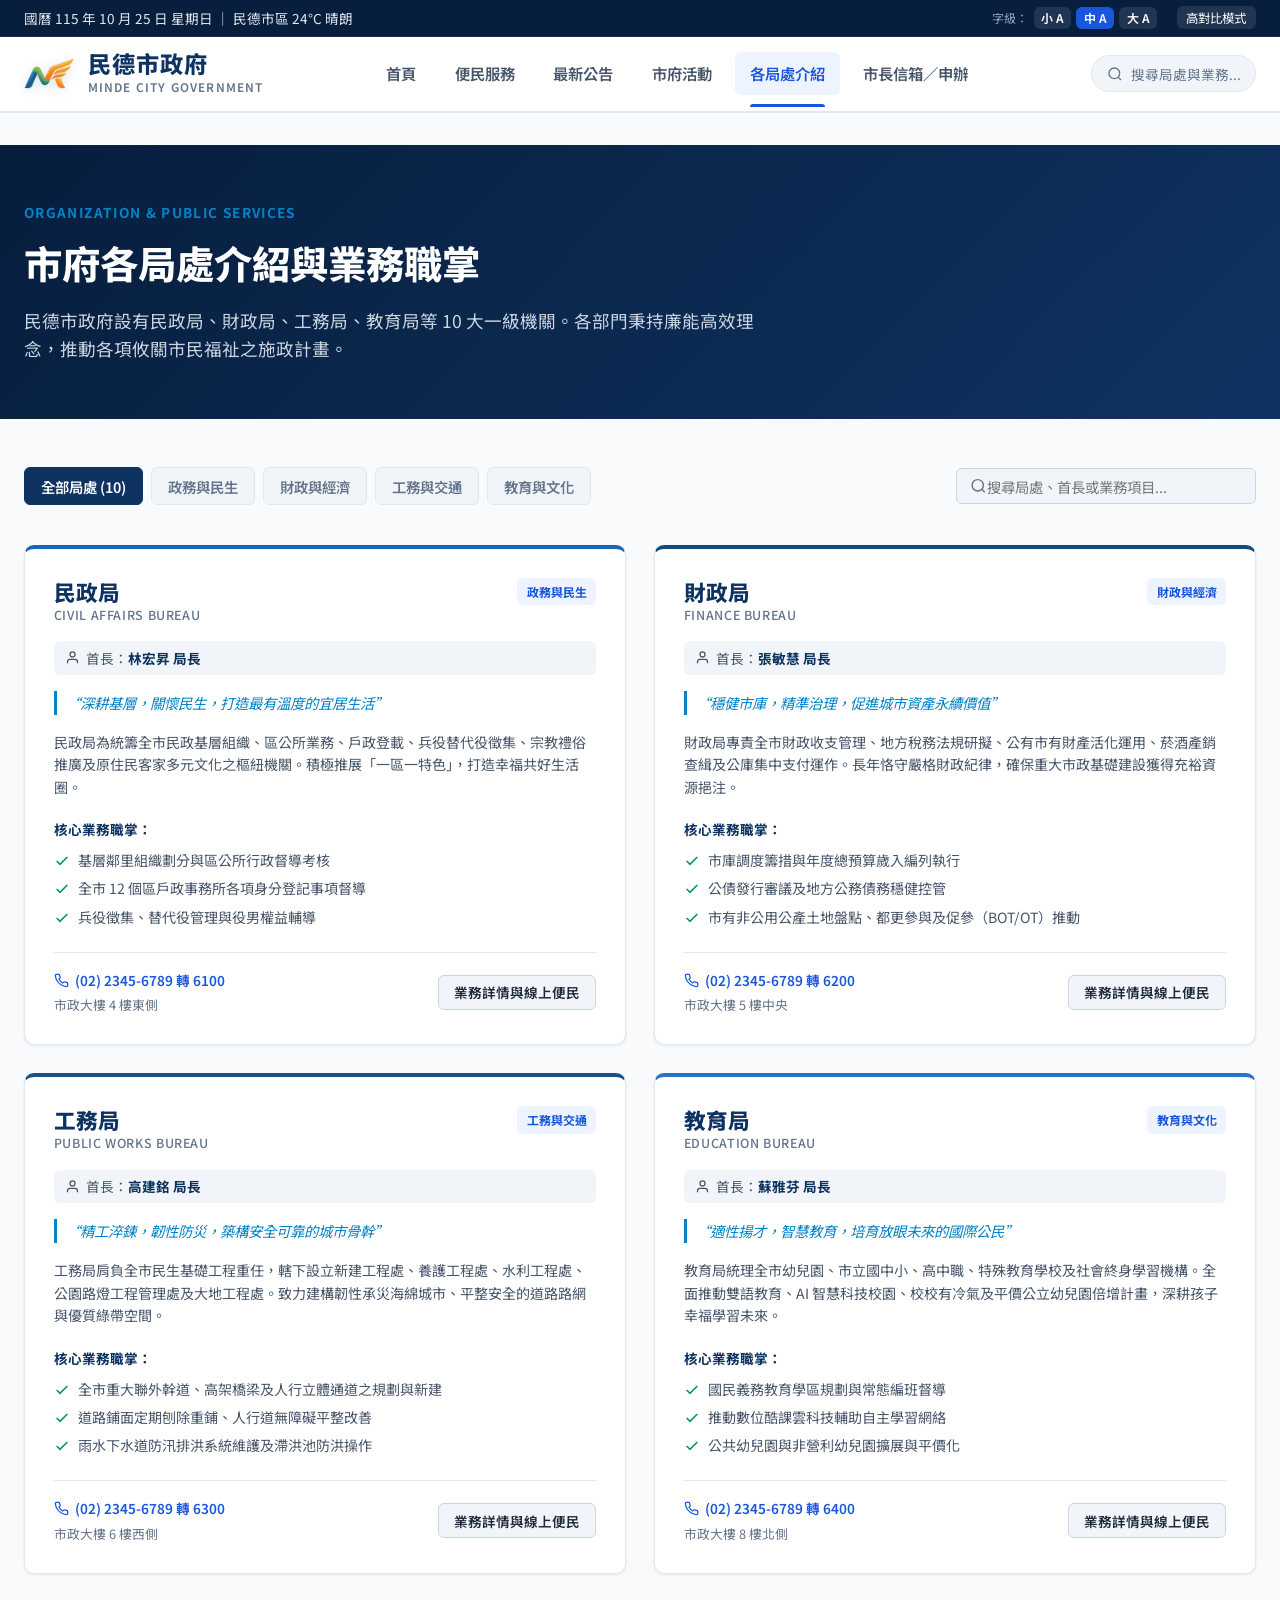
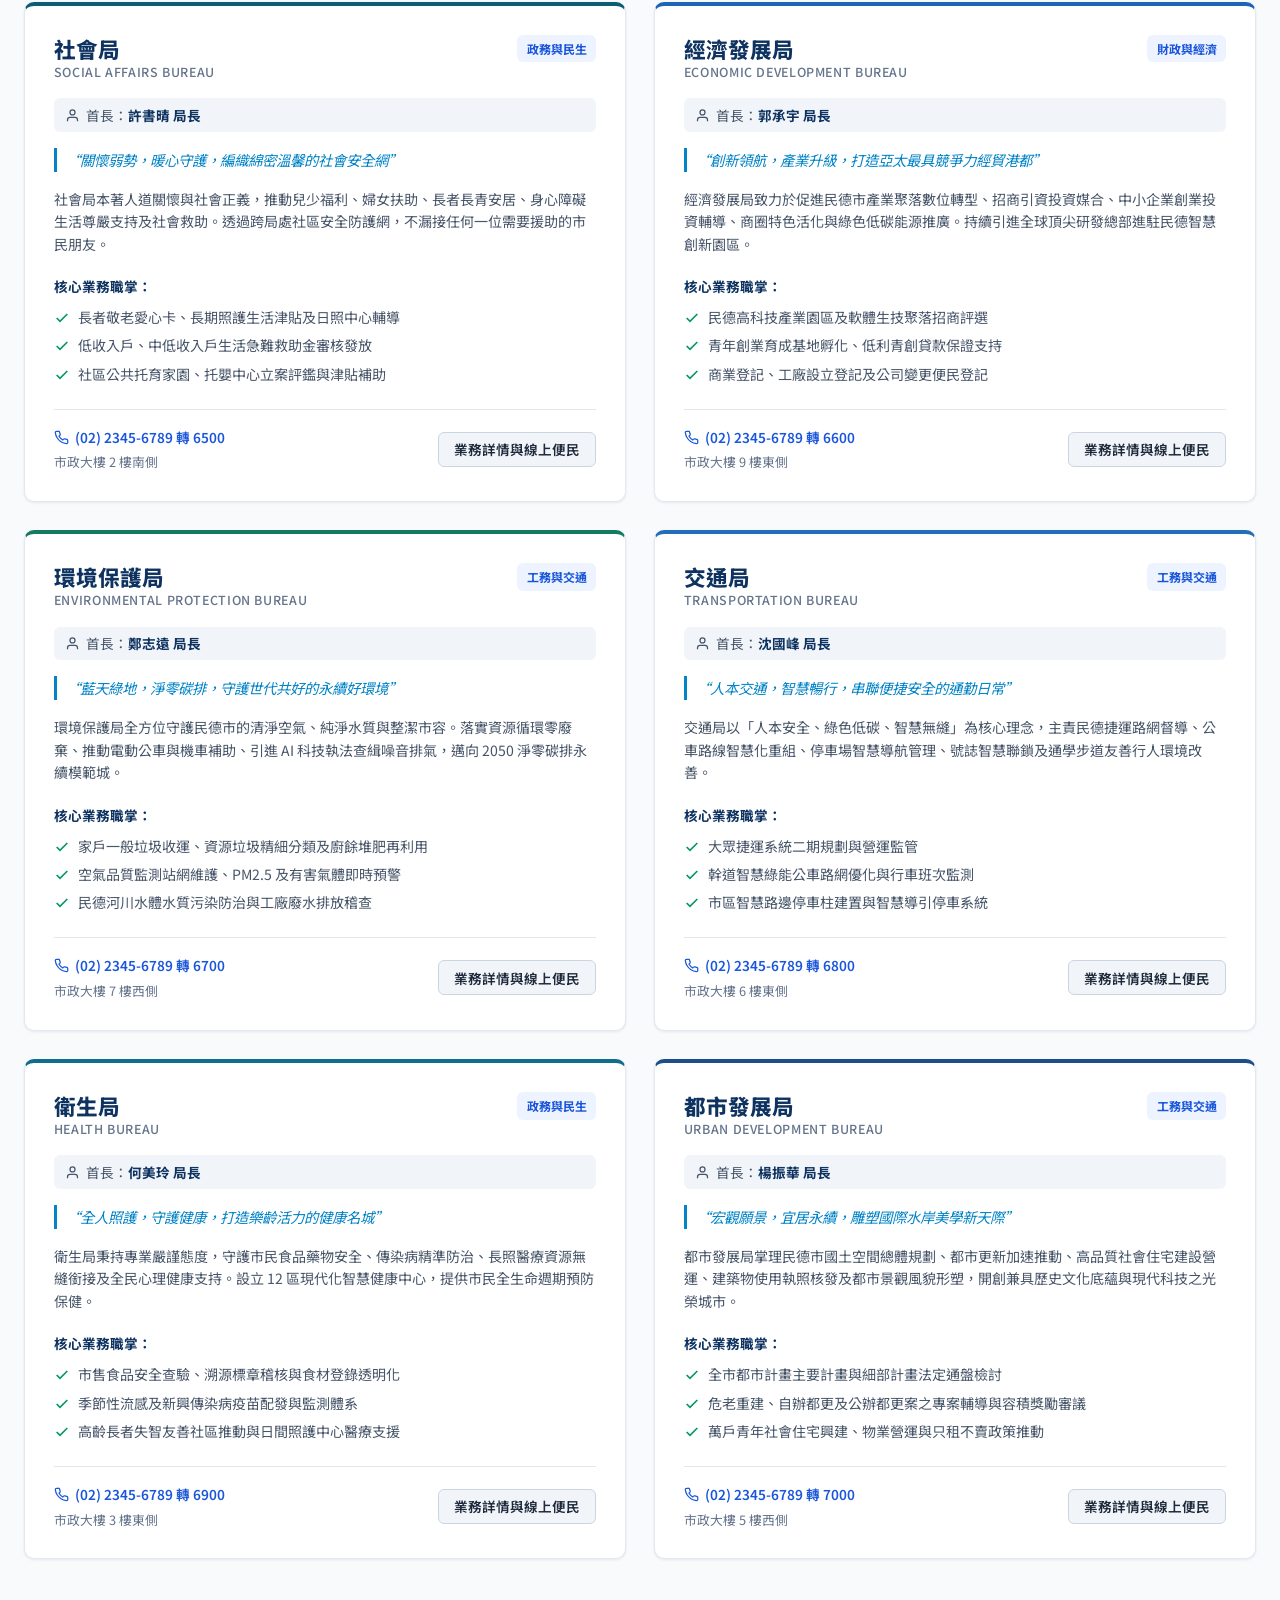
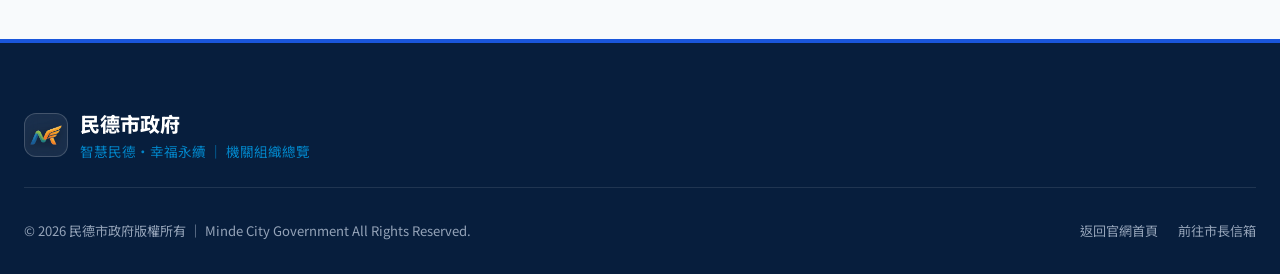
==== commit f7dfd23e: "更新：新增民德市政府logo" ====
--- a/departments.html
+++ b/departments.html
@@ -5,6 +5,14 @@
   <meta name="viewport" content="width=device-width, initial-scale=1.0">
   <title>各局處介紹與業務職掌 - 民德市政府官方網站</title>
   <meta name="description" content="民德市政府一級機關及局處介紹，包含民政局、財政局、工務局、教育局、社會局等組織職掌、首長資訊與便民服務窗口。">
+  
+  <!-- 網站標誌與圖示 Favicon -->
+  <link rel="icon" type="image/x-icon" href="favicon.ico">
+  <link rel="icon" type="image/png" sizes="32x32" href="assets/images/favicon-32x32.png">
+  <link rel="icon" type="image/png" sizes="128x128" href="assets/images/favicon.png">
+  <link rel="apple-touch-icon" href="assets/images/logo-badge.png">
+  <meta property="og:image" content="assets/images/logo.png">
+
   <link rel="stylesheet" href="css/main.css">
   <link rel="stylesheet" href="css/components.css">
   <link rel="stylesheet" href="css/responsive.css">
@@ -39,9 +47,9 @@
   <!-- 主導覽列 -->
   <header class="main-header">
     <div class="container header-container">
-      <a href="index.html" class="brand-logo-link">
-        <div class="brand-emblem">
-          <svg viewBox="0 0 24 24" fill="none" stroke="currentColor" stroke-width="2"><path d="M3 9l9-7 9 7v11a2 2 0 0 1-2 2H5a2 2 0 0 1-2-2z"></path><polyline points="9 22 9 12 15 12 15 22"></polyline></svg>
+      <a href="index.html" class="brand-logo-link" aria-label="回到民德市政府官網首頁" title="民德市政府全球資訊網">
+        <div class="brand-emblem" aria-hidden="true">
+          <img src="assets/images/logo-icon.png" alt="民德市政府市徽" class="brand-logo-img" width="50" height="50">
         </div>
         <div class="brand-text">
           <span class="brand-title">民德市政府</span>
@@ -112,6 +120,15 @@
   <!-- 頁尾 -->
   <footer class="main-footer">
     <div class="container">
+      <div style="display: flex; align-items: center; gap: 0.75rem; margin-bottom: 1.5rem;">
+        <div class="footer-brand-emblem" aria-hidden="true">
+          <img src="assets/images/logo-icon.png" alt="民德市政府市徽" class="footer-logo-img" width="36" height="36">
+        </div>
+        <div>
+          <div style="font-size: 1.25rem; font-weight: 800; color: #ffffff;">民德市政府</div>
+          <div style="font-size: 0.85rem; color: var(--gov-cyan);">智慧民德・幸福永續 ｜ 機關組織總覽</div>
+        </div>
+      </div>
       <div class="footer-bottom">
         <div>© 2026 民德市政府版權所有 ｜ Minde City Government All Rights Reserved.</div>
         <div class="footer-legal-links">
--- a/css/main.css
+++ b/css/main.css
@@ -358,37 +358,44 @@
   display: flex;
   align-items: center;
   gap: 0.85rem;
+  text-decoration: none;
+  cursor: pointer;
+  transition: opacity var(--transition-fast);
+}
+
+.brand-logo-link:hover {
+  opacity: 0.95;
 }
 
 .brand-emblem {
-  width: 48px;
-  height: 48px;
-  background: linear-gradient(135deg, var(--gov-navy), var(--gov-blue));
-  border-radius: 12px;
+  width: 50px;
+  height: 50px;
   display: flex;
   align-items: center;
   justify-content: center;
-  box-shadow: 0 4px 10px rgba(15, 51, 97, 0.25);
   position: relative;
-  overflow: hidden;
-  color: #ffffff;
-}
-
-.brand-emblem::after {
-  content: "";
-  position: absolute;
-  top: -50%;
-  left: -50%;
-  width: 200%;
-  height: 200%;
-  background: linear-gradient(45deg, transparent 40%, rgba(255, 255, 255, 0.2) 50%, transparent 60%);
-  transform: rotate(30deg);
-}
-
-.brand-emblem svg {
-  width: 28px;
-  height: 28px;
-  stroke: #ffffff;
+  flex-shrink: 0;
+  transition: transform var(--transition-bounce);
+}
+
+.brand-logo-link:hover .brand-emblem {
+  transform: scale(1.08) translateY(-1px);
+}
+
+.brand-logo-img {
+  width: 100%;
+  height: 100%;
+  object-fit: contain;
+  filter: drop-shadow(0 2px 6px rgba(15, 51, 97, 0.16));
+  transition: filter var(--transition-normal);
+}
+
+.brand-logo-link:hover .brand-logo-img {
+  filter: drop-shadow(0 4px 10px rgba(26, 86, 219, 0.26));
+}
+
+[data-theme="contrast"] .brand-logo-img {
+  filter: drop-shadow(0 0 6px rgba(255, 255, 255, 0.85));
 }
 
 .brand-text {
@@ -397,11 +404,16 @@
 }
 
 .brand-title {
-  font-size: 1.4rem;
+  font-size: 1.45rem;
   font-weight: 800;
   letter-spacing: 0.05em;
   color: var(--gov-navy);
-  line-height: 1.2;
+  line-height: 1.18;
+  transition: color var(--transition-fast);
+}
+
+.brand-logo-link:hover .brand-title {
+  color: var(--gov-blue);
 }
 
 [data-theme="contrast"] .brand-title {
@@ -409,9 +421,10 @@
 }
 
 .brand-subtitle {
-  font-size: 0.78rem;
+  font-size: 0.74rem;
+  font-weight: 600;
   color: var(--text-muted);
-  letter-spacing: 0.08em;
+  letter-spacing: 0.1em;
   text-transform: uppercase;
 }
 
@@ -654,6 +667,34 @@
   margin-bottom: 0.3rem;
 }
 
+.footer-brand-emblem {
+  width: 44px;
+  height: 44px;
+  display: flex;
+  align-items: center;
+  justify-content: center;
+  flex-shrink: 0;
+  background: rgba(255, 255, 255, 0.08);
+  border: 1px solid rgba(255, 255, 255, 0.18);
+  border-radius: 12px;
+  padding: 5px;
+  backdrop-filter: blur(8px);
+  transition: transform var(--transition-fast), background var(--transition-fast), border-color var(--transition-fast);
+}
+
+.footer-brand-emblem:hover {
+  transform: scale(1.08);
+  background: rgba(255, 255, 255, 0.16);
+  border-color: rgba(255, 255, 255, 0.35);
+}
+
+.footer-logo-img {
+  width: 100%;
+  height: 100%;
+  object-fit: contain;
+  filter: drop-shadow(0 2px 5px rgba(0, 0, 0, 0.4));
+}
+
 .footer-brand .brand-slogan {
   color: var(--gov-cyan);
   font-weight: 600;
--- a/css/components.css
+++ b/css/components.css
@@ -1633,3 +1633,158 @@
 .toast.error {
   border-left-color: var(--gov-crimson);
 }
+
+/* ========================================================
+   12. 民德市徽識別與標準字展示組件 (City Emblem & Brand Identity)
+   ======================================================== */
+.emblem-showcase-card {
+  background: linear-gradient(145deg, #f8fafc, #ffffff);
+  border: 1px solid var(--border-light);
+  border-radius: var(--radius-lg);
+  padding: 2rem;
+  text-align: center;
+  margin-bottom: 2rem;
+  position: relative;
+  overflow: hidden;
+  box-shadow: var(--shadow-sm);
+}
+
+.emblem-showcase-card::before {
+  content: "";
+  position: absolute;
+  top: 0;
+  left: 0;
+  right: 0;
+  height: 4px;
+  background: linear-gradient(90deg, #1565c0, #059669, #fb8c00);
+}
+
+.emblem-preview-img {
+  max-width: 220px;
+  height: auto;
+  margin: 0 auto 1.5rem;
+  display: block;
+  filter: drop-shadow(0 8px 20px rgba(15, 51, 97, 0.16));
+  transition: transform var(--transition-bounce);
+}
+
+.emblem-preview-img:hover {
+  transform: scale(1.05);
+}
+
+.emblem-concept-grid {
+  display: grid;
+  grid-template-columns: repeat(3, 1fr);
+  gap: 1.25rem;
+  margin: 1.75rem 0;
+}
+
+@media (max-width: 768px) {
+  .emblem-concept-grid {
+    grid-template-columns: 1fr;
+  }
+}
+
+.emblem-concept-item {
+  background: var(--bg-surface);
+  border: 1px solid var(--border-light);
+  border-radius: var(--radius-md);
+  padding: 1.2rem;
+  text-align: left;
+  transition: transform var(--transition-fast), box-shadow var(--transition-fast);
+}
+
+.emblem-concept-item:hover {
+  transform: translateY(-3px);
+  box-shadow: var(--shadow-md);
+}
+
+.emblem-concept-header {
+  display: flex;
+  align-items: center;
+  gap: 0.6rem;
+  margin-bottom: 0.5rem;
+}
+
+.emblem-color-dot {
+  width: 14px;
+  height: 14px;
+  border-radius: 50%;
+  flex-shrink: 0;
+}
+
+.emblem-concept-title {
+  font-weight: 700;
+  font-size: 1rem;
+  color: var(--gov-navy);
+}
+
+.emblem-concept-desc {
+  font-size: 0.88rem;
+  color: var(--text-muted);
+  line-height: 1.6;
+}
+
+.emblem-swatches-bar {
+  display: flex;
+  gap: 0.75rem;
+  margin: 1.5rem 0;
+  flex-wrap: wrap;
+}
+
+.color-swatch-chip {
+  display: flex;
+  align-items: center;
+  gap: 0.5rem;
+  padding: 0.4rem 0.8rem;
+  background: var(--bg-surface-raised);
+  border: 1px solid var(--border-light);
+  border-radius: var(--radius-full);
+  font-size: 0.82rem;
+  font-family: monospace;
+  font-weight: 600;
+  color: var(--text-main);
+}
+
+.color-swatch-box {
+  width: 14px;
+  height: 14px;
+  border-radius: 3px;
+}
+
+.emblem-download-grid {
+  display: grid;
+  grid-template-columns: repeat(3, 1fr);
+  gap: 1rem;
+  margin-top: 1.5rem;
+}
+
+@media (max-width: 768px) {
+  .emblem-download-grid {
+    grid-template-columns: 1fr;
+  }
+}
+
+.emblem-dl-btn {
+  display: flex;
+  align-items: center;
+  justify-content: center;
+  gap: 0.6rem;
+  padding: 0.75rem 1rem;
+  background: var(--bg-surface);
+  border: 1px solid var(--gov-blue);
+  color: var(--gov-blue);
+  border-radius: var(--radius-md);
+  text-decoration: none;
+  font-size: 0.88rem;
+  font-weight: 600;
+  transition: all var(--transition-fast);
+}
+
+.emblem-dl-btn:hover {
+  background: var(--gov-blue);
+  color: #ffffff;
+  transform: translateY(-2px);
+  box-shadow: 0 4px 12px rgba(26, 86, 219, 0.25);
+}
+
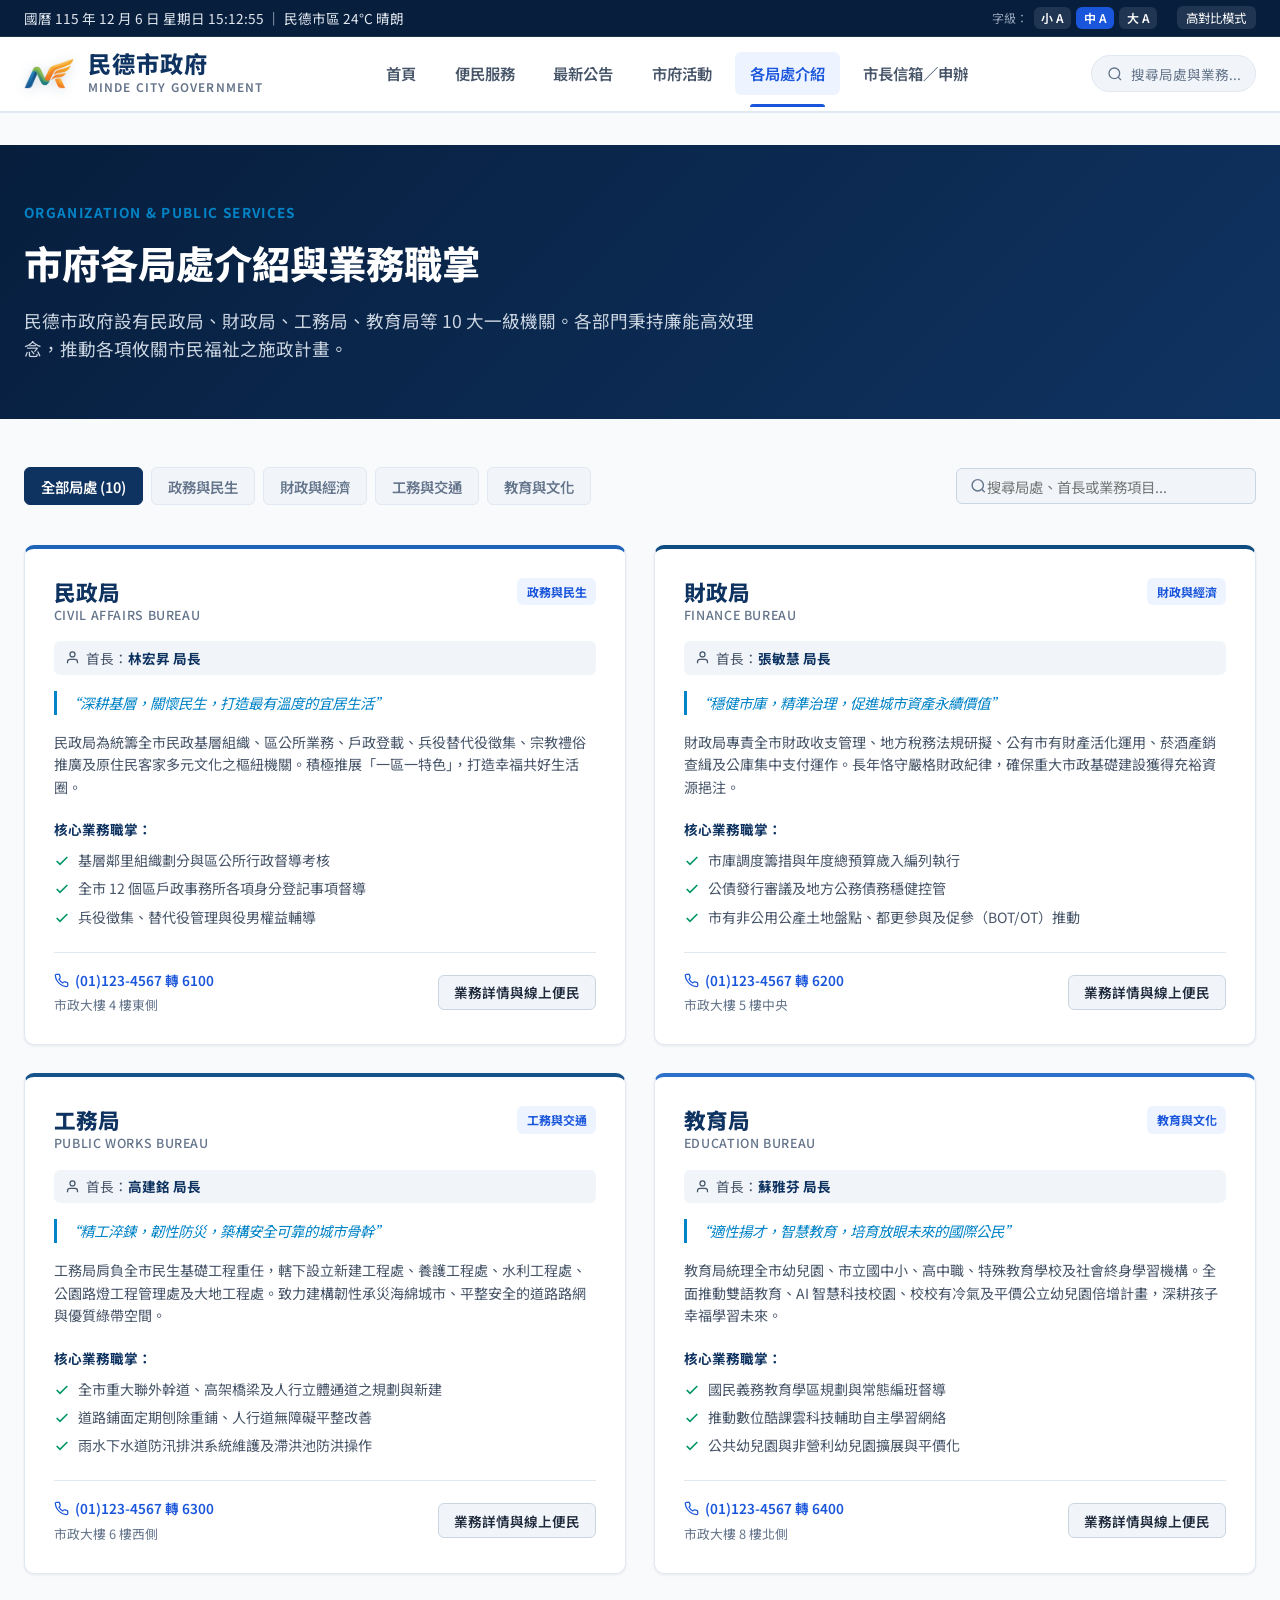
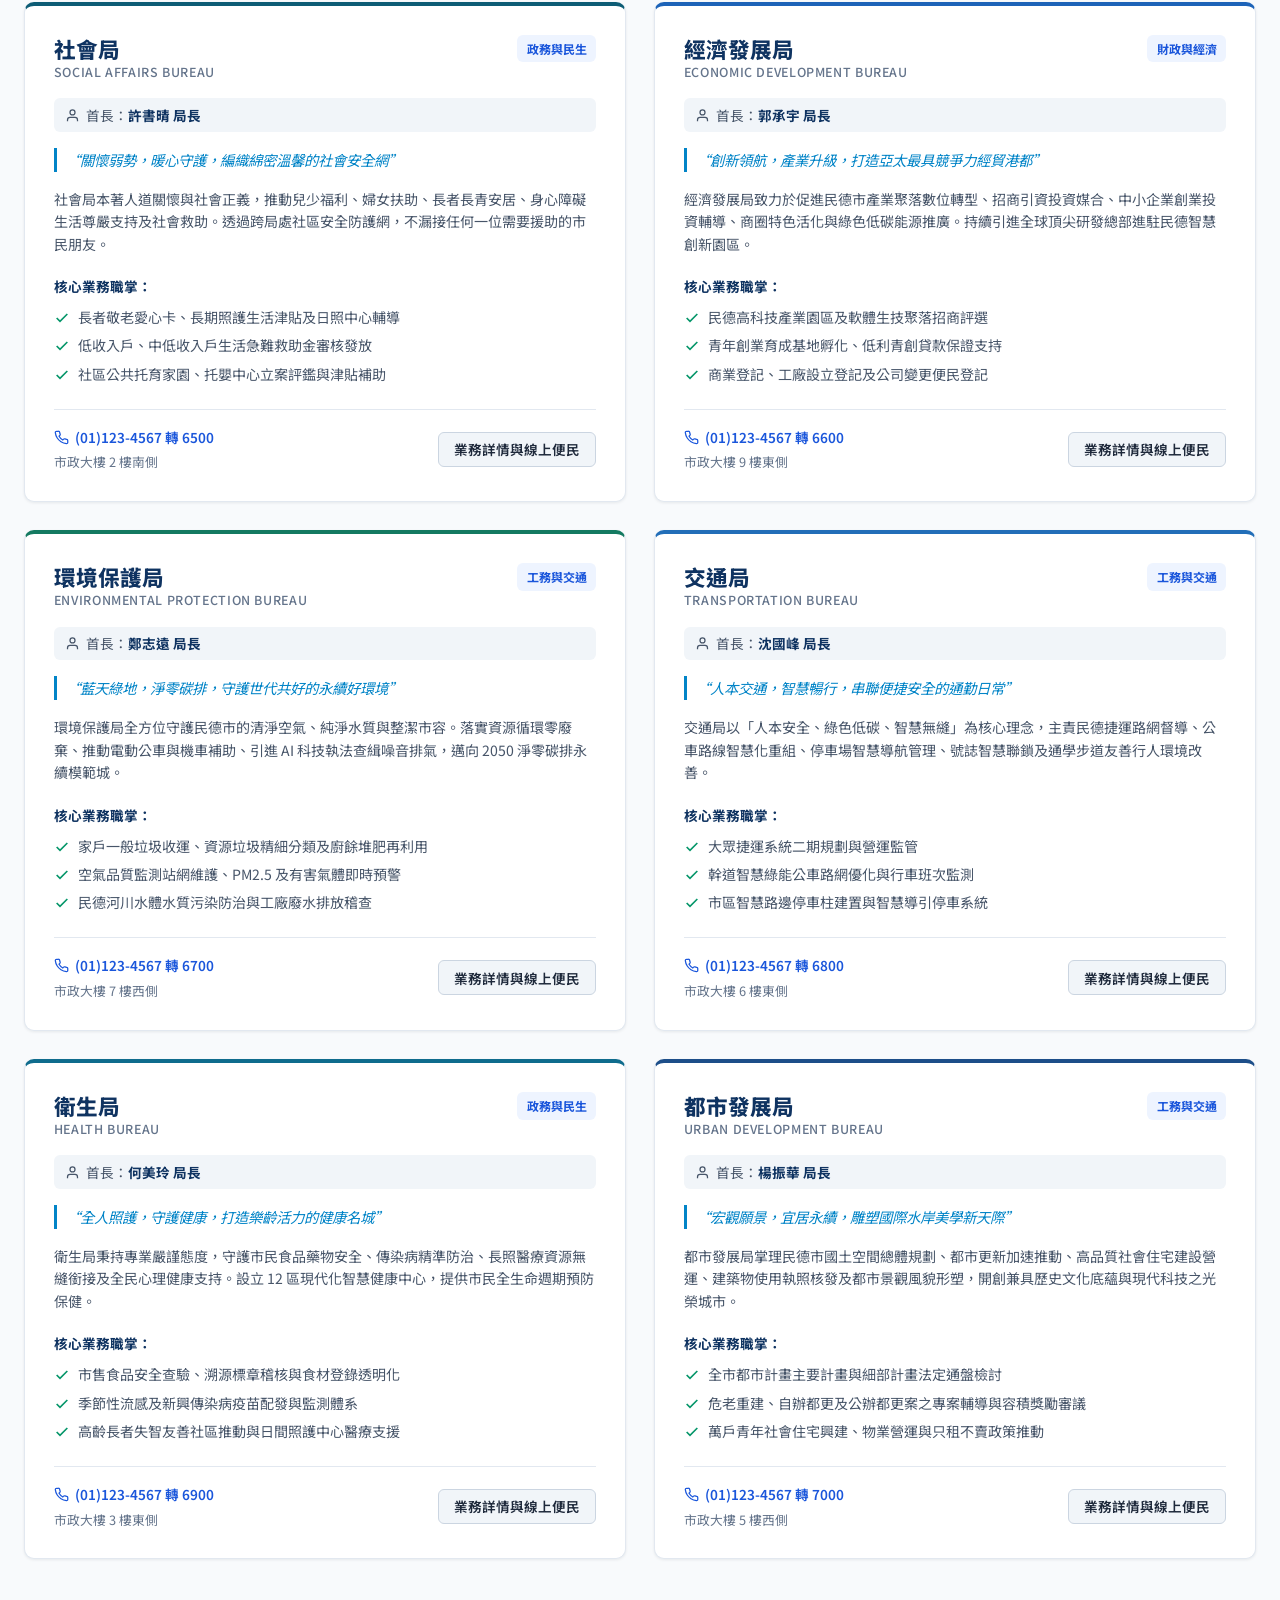
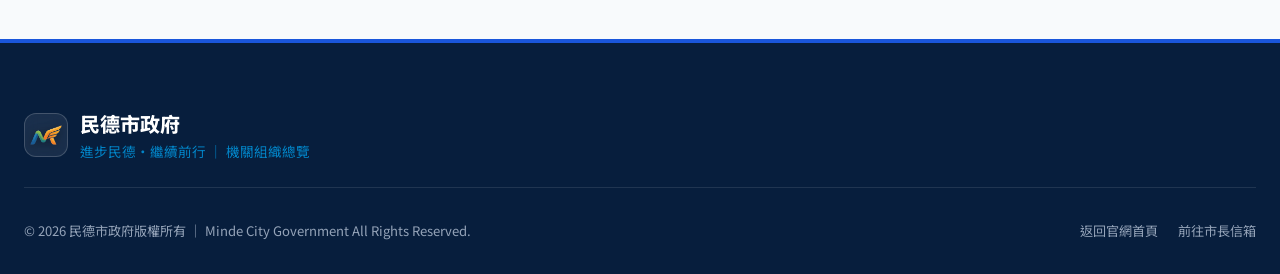
==== commit 5bd06857: "更新民德市政府網站" ====
--- a/departments.html
+++ b/departments.html
@@ -27,7 +27,7 @@
     <div class="container">
       <div class="utility-left">
         <div class="utility-item">
-          <span>國曆 115 年 10 月 25 日 星期日 ｜ 民德市區 24°C 晴朗</span>
+          <span><span data-live-clock>國曆 -- 年 -- 月 -- 日 --:--:--</span> ｜ 民德市區 24°C 晴朗</span>
         </div>
       </div>
       <div class="utility-right">
@@ -126,7 +126,7 @@
         </div>
         <div>
           <div style="font-size: 1.25rem; font-weight: 800; color: #ffffff;">民德市政府</div>
-          <div style="font-size: 0.85rem; color: var(--gov-cyan);">智慧民德・幸福永續 ｜ 機關組織總覽</div>
+          <div style="font-size: 0.85rem; color: var(--gov-cyan);">進步民德・繼續前行 ｜ 機關組織總覽</div>
         </div>
       </div>
       <div class="footer-bottom">
--- a/css/main.css
+++ b/css/main.css
@@ -785,6 +785,13 @@
   font-weight: 800;
 }
 
+.seal-badge {
+  width: 56px;
+  height: 56px;
+  flex-shrink: 0;
+  display: block;
+}
+
 .seal-text {
   font-size: 0.78rem;
   line-height: 1.3;
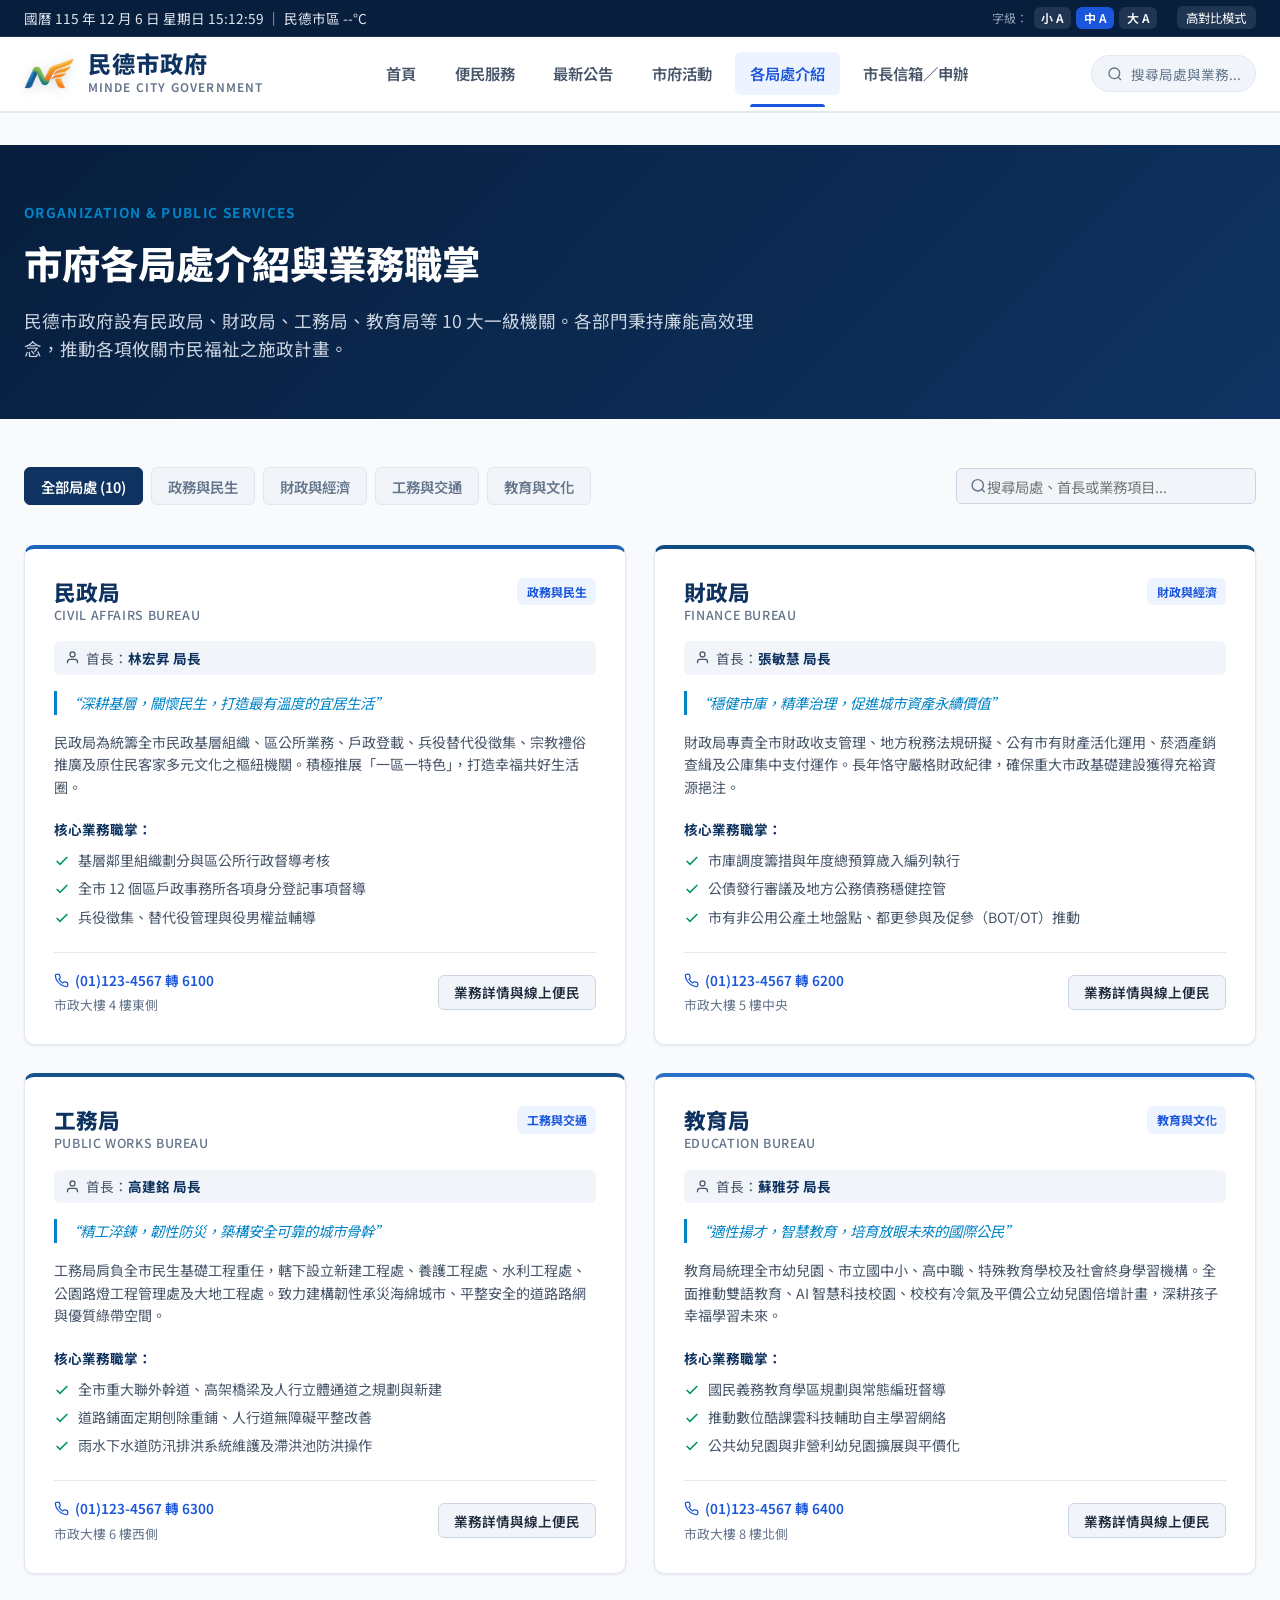
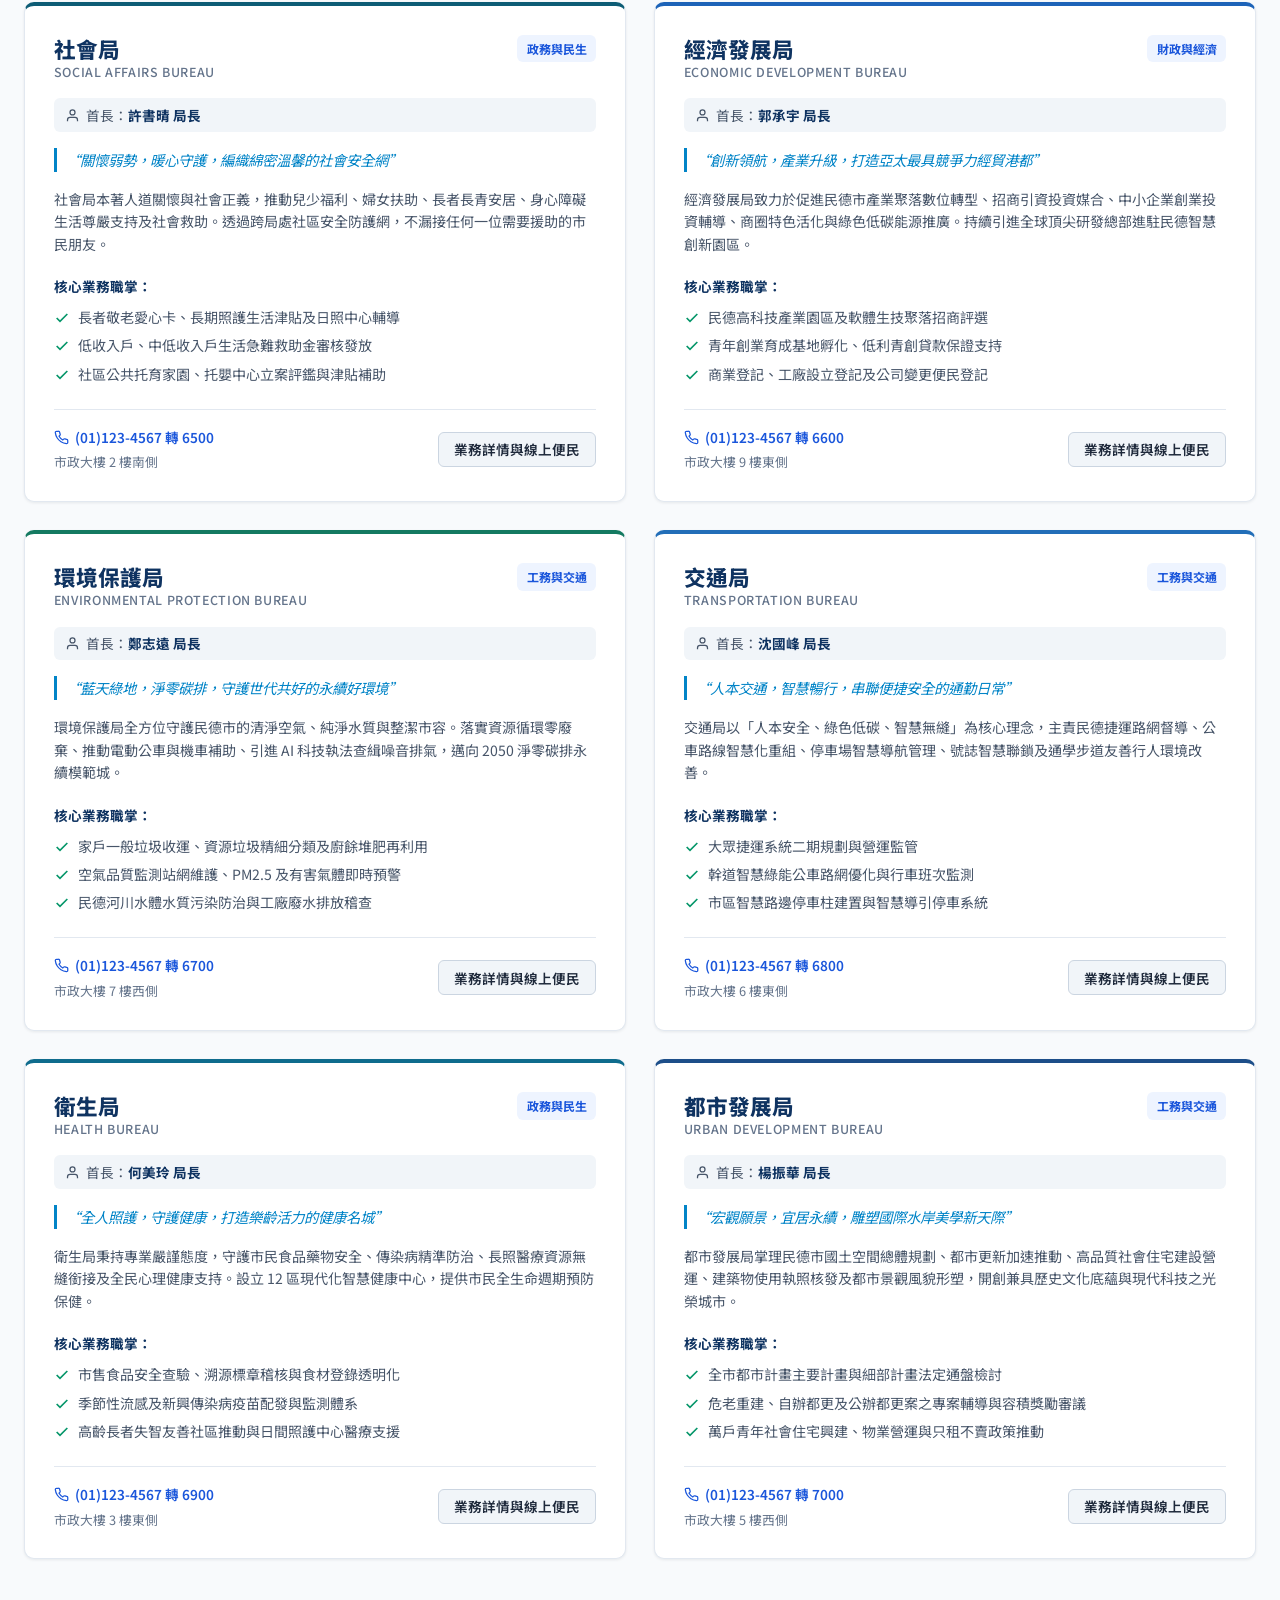
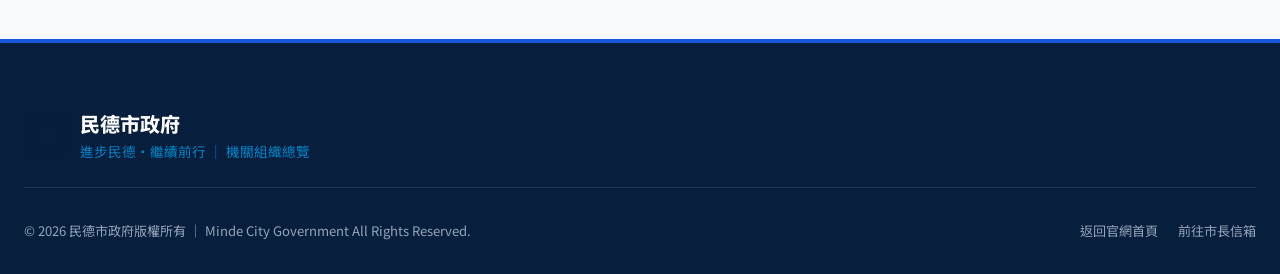
==== commit e91e6741: "更新民德市政府網站" ====
--- a/departments.html
+++ b/departments.html
@@ -27,7 +27,7 @@
     <div class="container">
       <div class="utility-left">
         <div class="utility-item">
-          <span><span data-live-clock>國曆 -- 年 -- 月 -- 日 --:--:--</span> ｜ 民德市區 24°C 晴朗</span>
+          <span><span data-live-clock>國曆 -- 年 -- 月 -- 日 --:--:--</span> ｜ 民德市區 <span data-live-temp>--</span>°C</span>
         </div>
       </div>
       <div class="utility-right">
@@ -167,6 +167,7 @@
     <svg viewBox="0 0 24 24" fill="none" stroke="currentColor" stroke-width="2.5"><polyline points="18 15 12 9 6 15"></polyline></svg>
   </button>
 
+  <script src="js/config.js"></script>
   <script src="js/data.js"></script>
   <script src="js/app.js"></script>
   <script src="js/departments.js"></script>
--- a/css/main.css
+++ b/css/main.css
@@ -786,10 +786,12 @@
 }
 
 .seal-badge {
-  width: 56px;
-  height: 56px;
+  width: 150px;
+  height: auto;
+  max-width: 100%;
   flex-shrink: 0;
   display: block;
+  border-radius: 4px;
 }
 
 .seal-text {
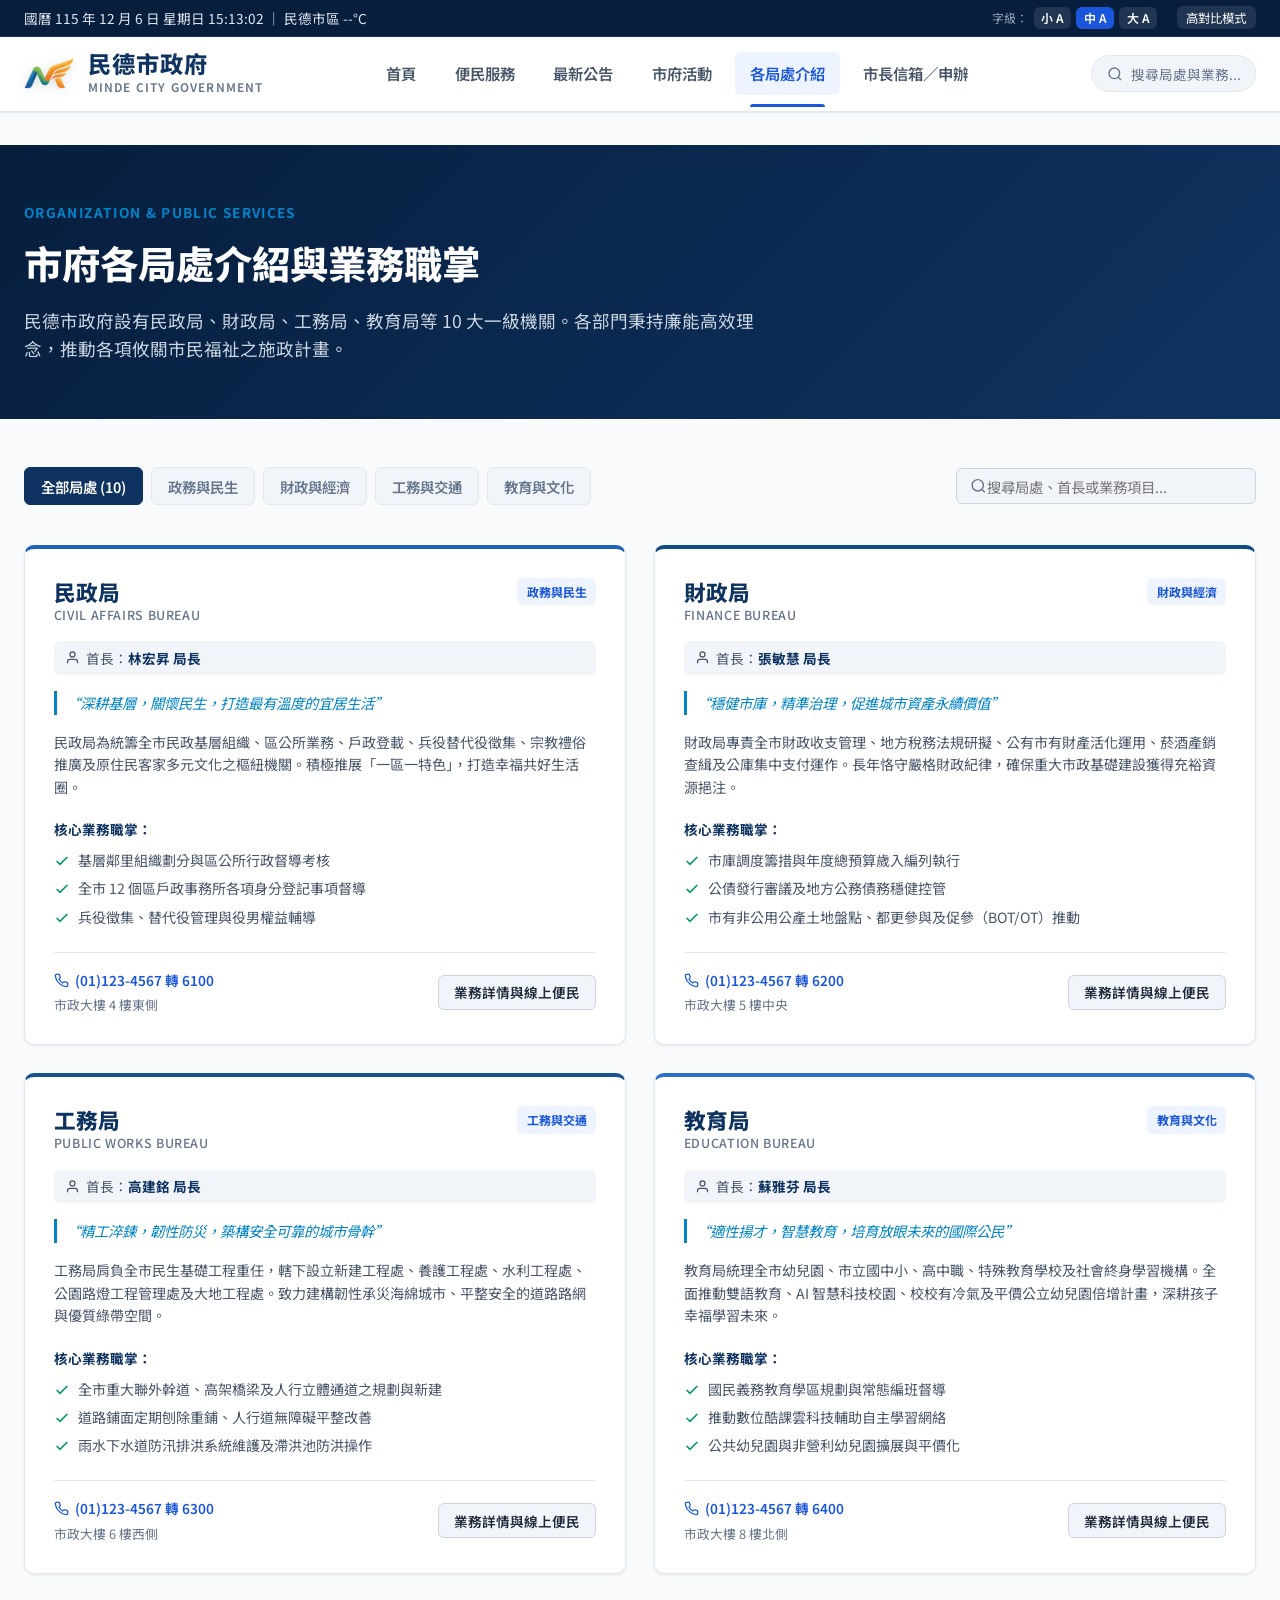
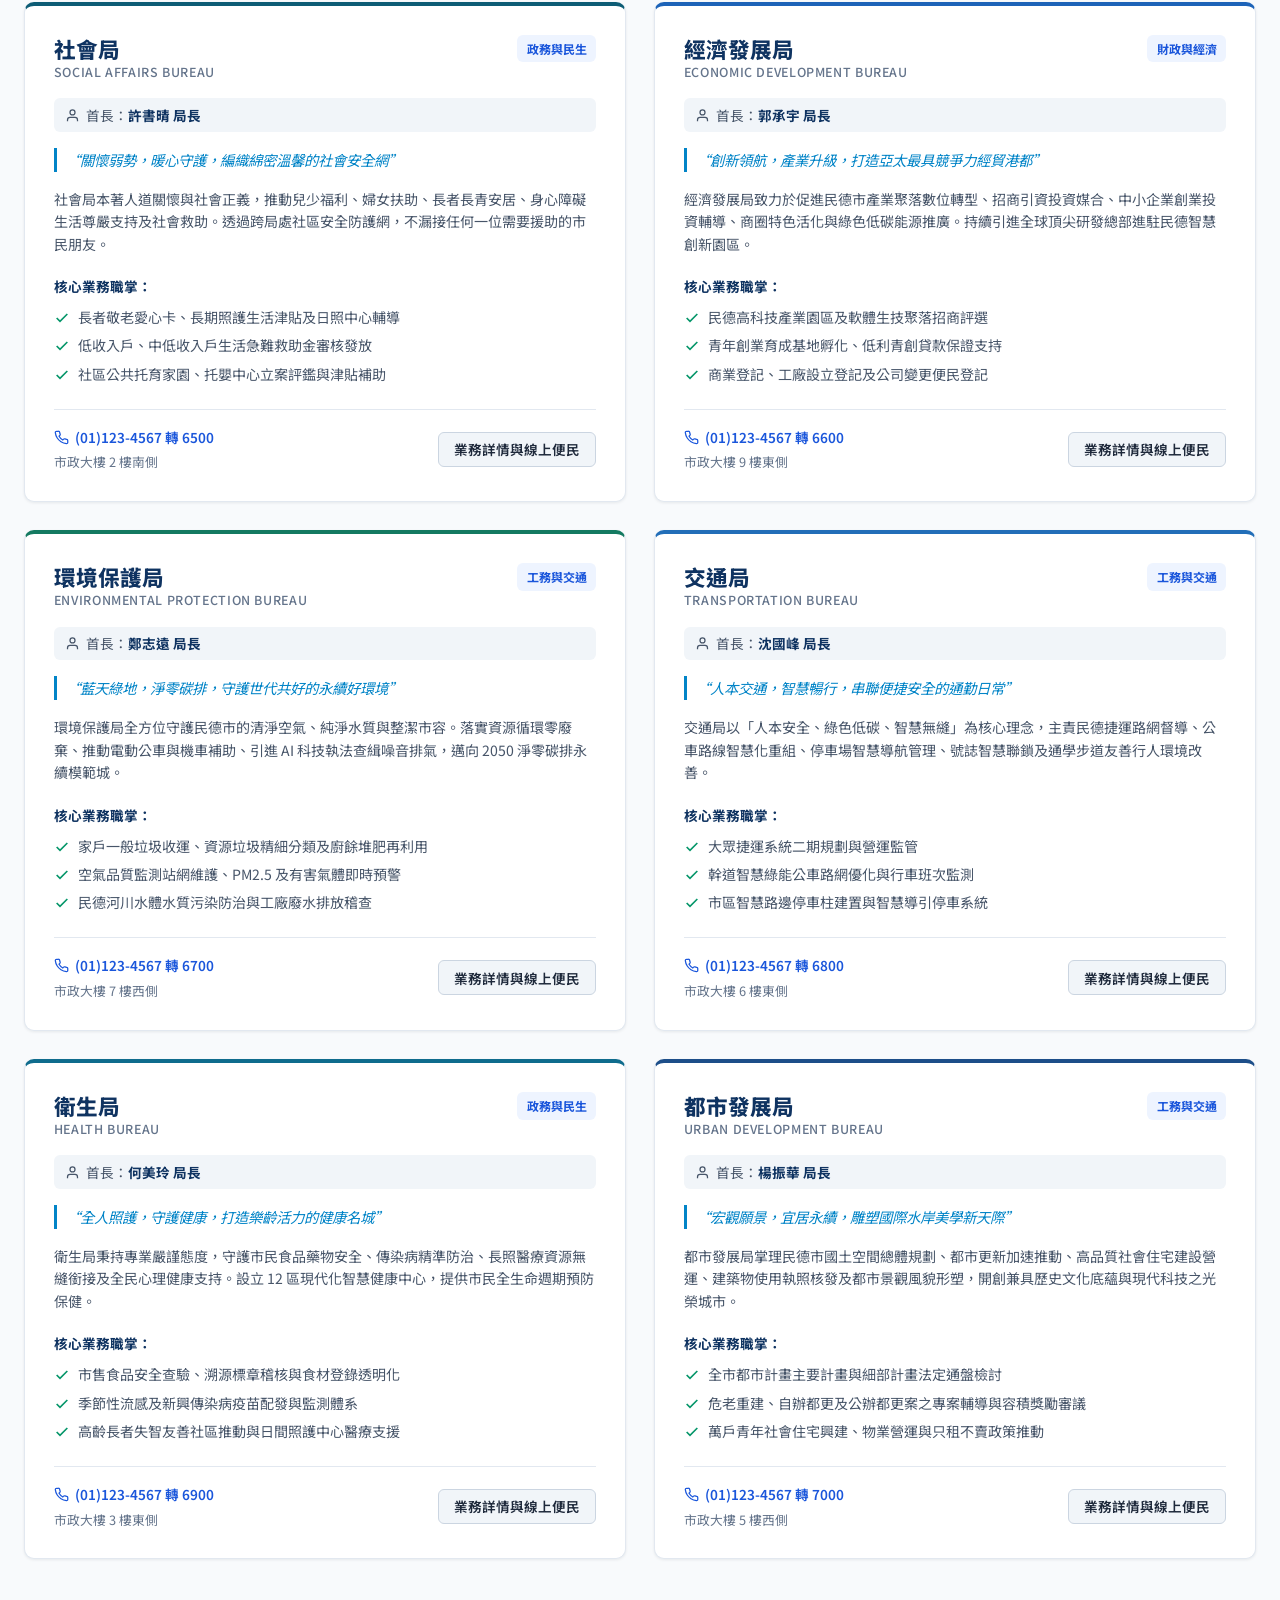
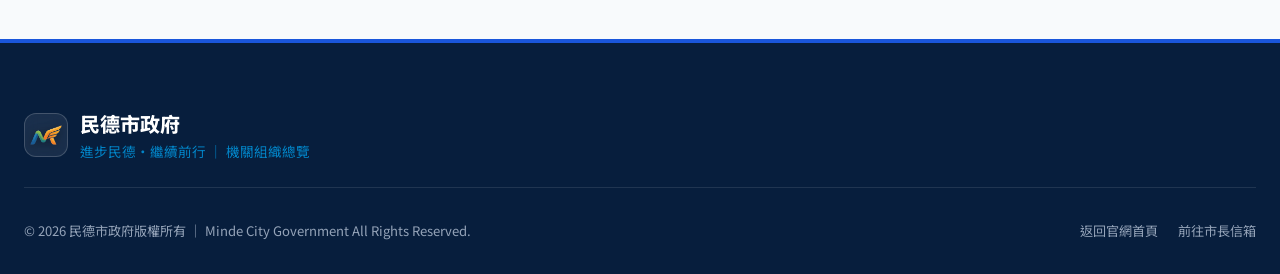
==== commit 2e7767b0: "更新民德市政府網站" ====
--- a/departments.html
+++ b/departments.html
@@ -167,7 +167,6 @@
     <svg viewBox="0 0 24 24" fill="none" stroke="currentColor" stroke-width="2.5"><polyline points="18 15 12 9 6 15"></polyline></svg>
   </button>
 
-  <script src="js/config.js"></script>
   <script src="js/data.js"></script>
   <script src="js/app.js"></script>
   <script src="js/departments.js"></script>
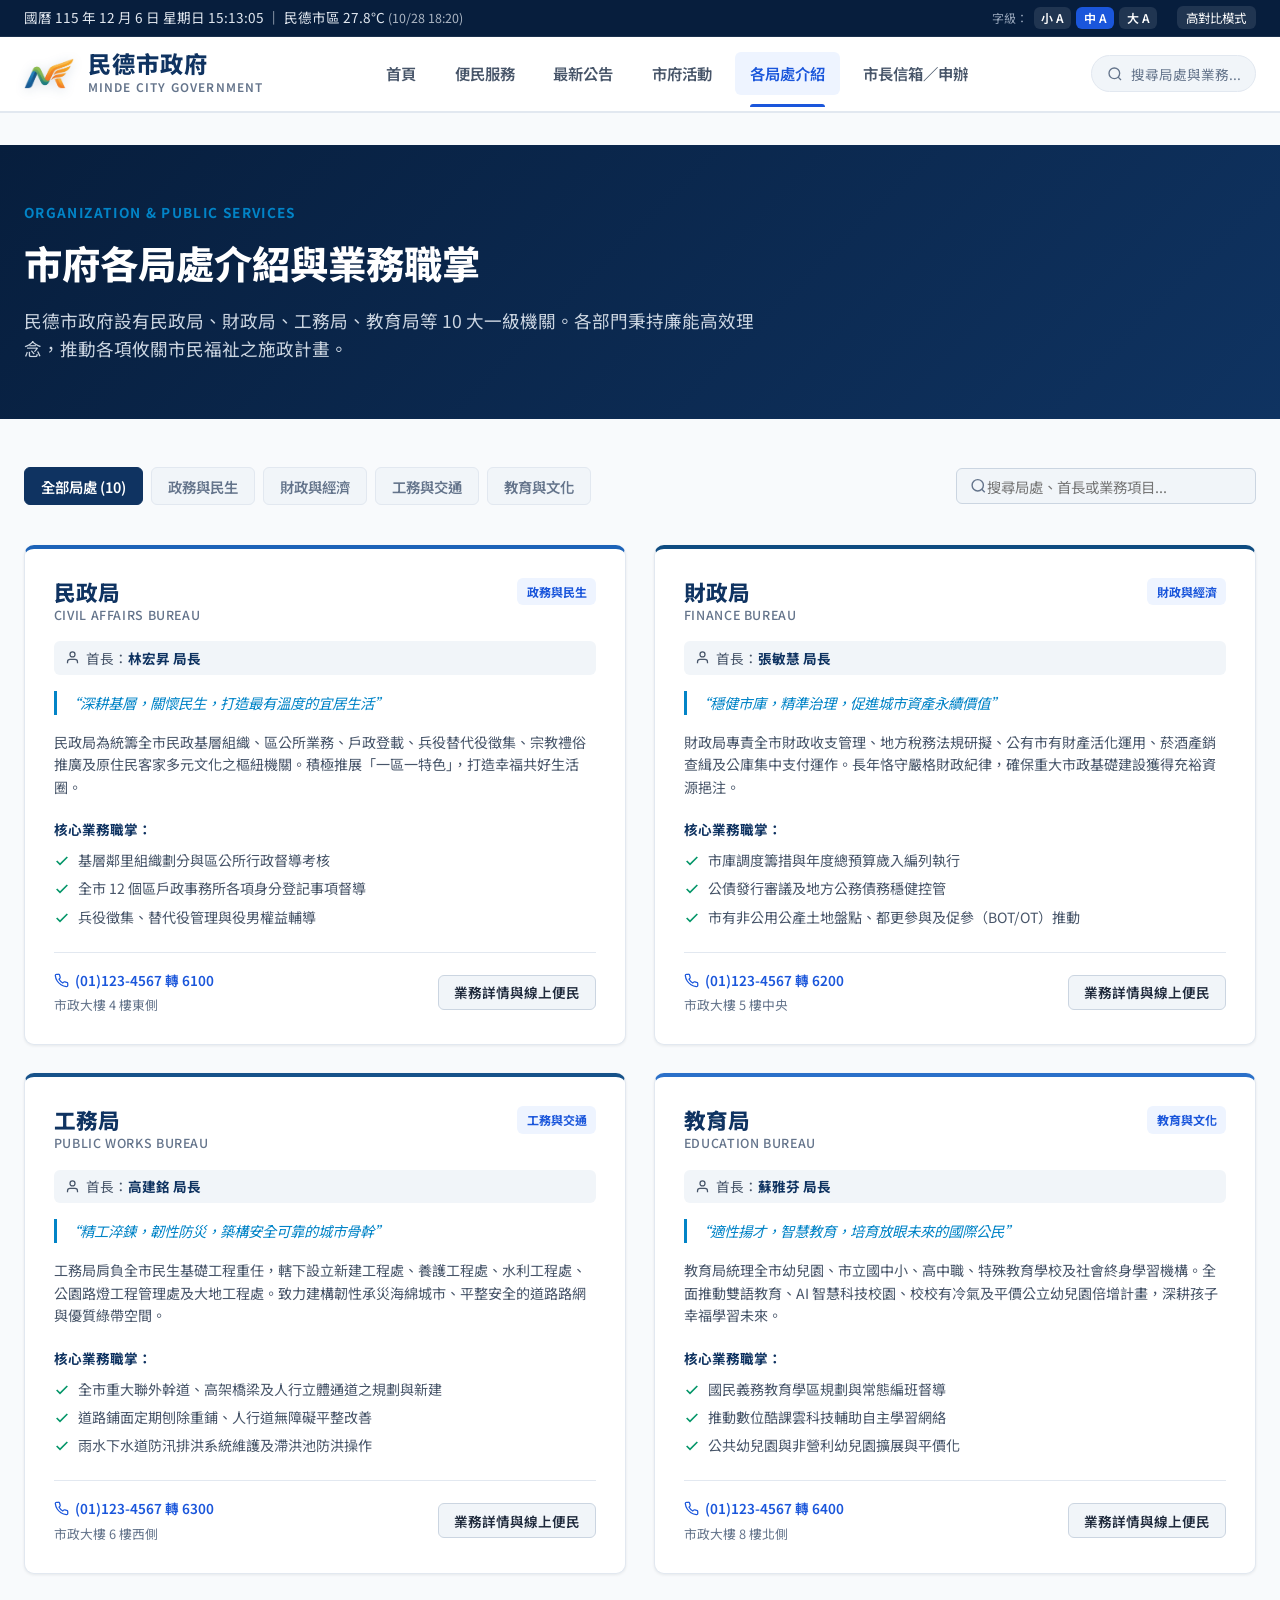
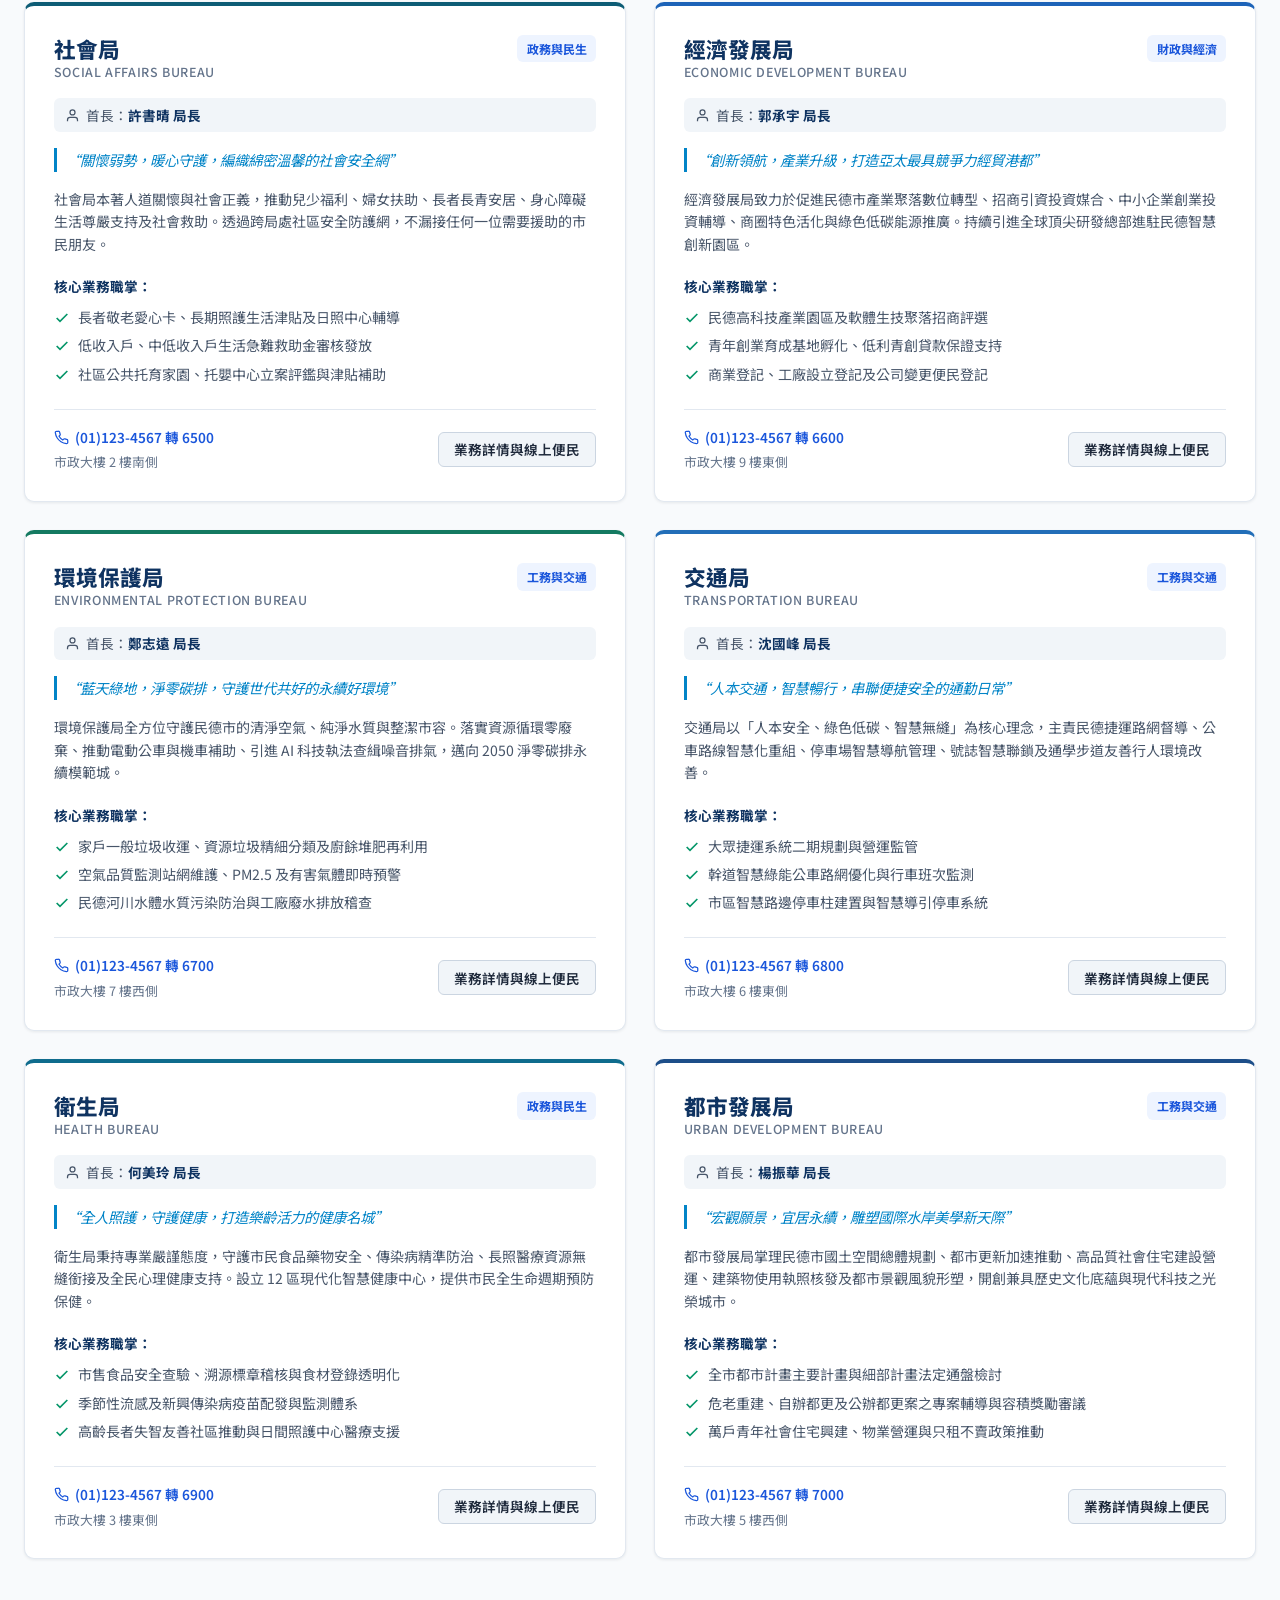
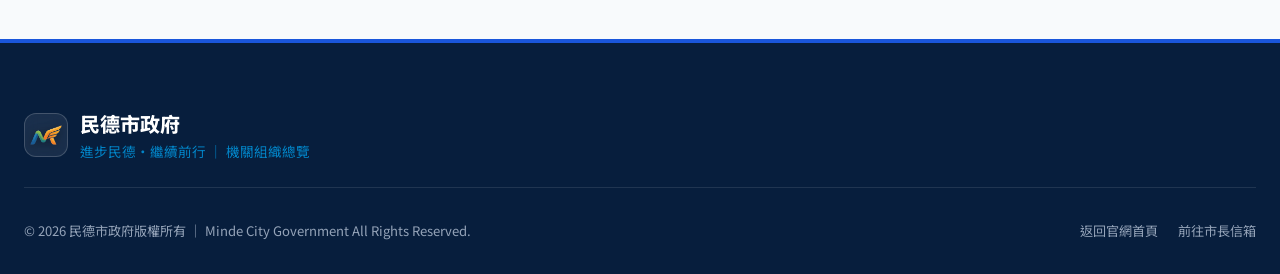
==== commit 4305355d: "feat: show observation/publish time next to temperature and AQI" ====
--- a/departments.html
+++ b/departments.html
@@ -27,7 +27,7 @@
     <div class="container">
       <div class="utility-left">
         <div class="utility-item">
-          <span><span data-live-clock>國曆 -- 年 -- 月 -- 日 --:--:--</span> ｜ 民德市區 <span data-live-temp>--</span>°C</span>
+          <span><span data-live-clock>國曆 -- 年 -- 月 -- 日 --:--:--</span> ｜ 民德市區 <span data-live-temp>--</span>°C <span class="weather-time" data-live-temp-time></span></span>
         </div>
       </div>
       <div class="utility-right">
--- a/css/main.css
+++ b/css/main.css
@@ -202,13 +202,32 @@
 }
 
 .weather-badge {
+  display: inline-block;
+  width: fit-content;
+  white-space: nowrap;
+  flex-shrink: 0;
+  line-height: 1.4;
   background: rgba(2, 132, 199, 0.2);
   color: #7dd3fc;
-  padding: 0.15rem 0.5rem;
+  padding: 0.15rem 0.7rem;
   border-radius: var(--radius-full);
   font-size: 0.78rem;
   border: 1px solid rgba(125, 211, 252, 0.3);
 }
+
+.weather-time {
+  font-size: 0.78rem;
+  opacity: 0.75;
+  white-space: nowrap;
+}
+
+/* AQI 分級顏色：0-50 良好綠 / 51-100 普通黃 / 101-150 橘 / 151-200 紅 / 201-300 紫 / 301-500 褐紅 */
+.weather-badge[data-aqi-level="0"] { color: #00e400; border-color: rgba(0, 228, 0, 0.45); }
+.weather-badge[data-aqi-level="1"] { color: #ffff00; border-color: rgba(255, 255, 0, 0.45); }
+.weather-badge[data-aqi-level="2"] { color: #ff7e00; border-color: rgba(255, 126, 0, 0.5); }
+.weather-badge[data-aqi-level="3"] { color: #ff0000; border-color: rgba(255, 0, 0, 0.5); }
+.weather-badge[data-aqi-level="4"] { color: #8f3f97; border-color: #8f3f97; background: #f1f5f9; font-weight: 700; }
+.weather-badge[data-aqi-level="5"] { color: #7e0023; border-color: #7e0023; background: #f1f5f9; font-weight: 700; }
 
 .utility-right {
   display: flex;
@@ -763,10 +782,6 @@
 }
 
 .accessibility-seal {
-  background: rgba(255, 255, 255, 0.08);
-  border: 1px solid rgba(255, 255, 255, 0.2);
-  border-radius: var(--radius-sm);
-  padding: 0.75rem;
   display: flex;
   align-items: center;
   gap: 0.85rem;
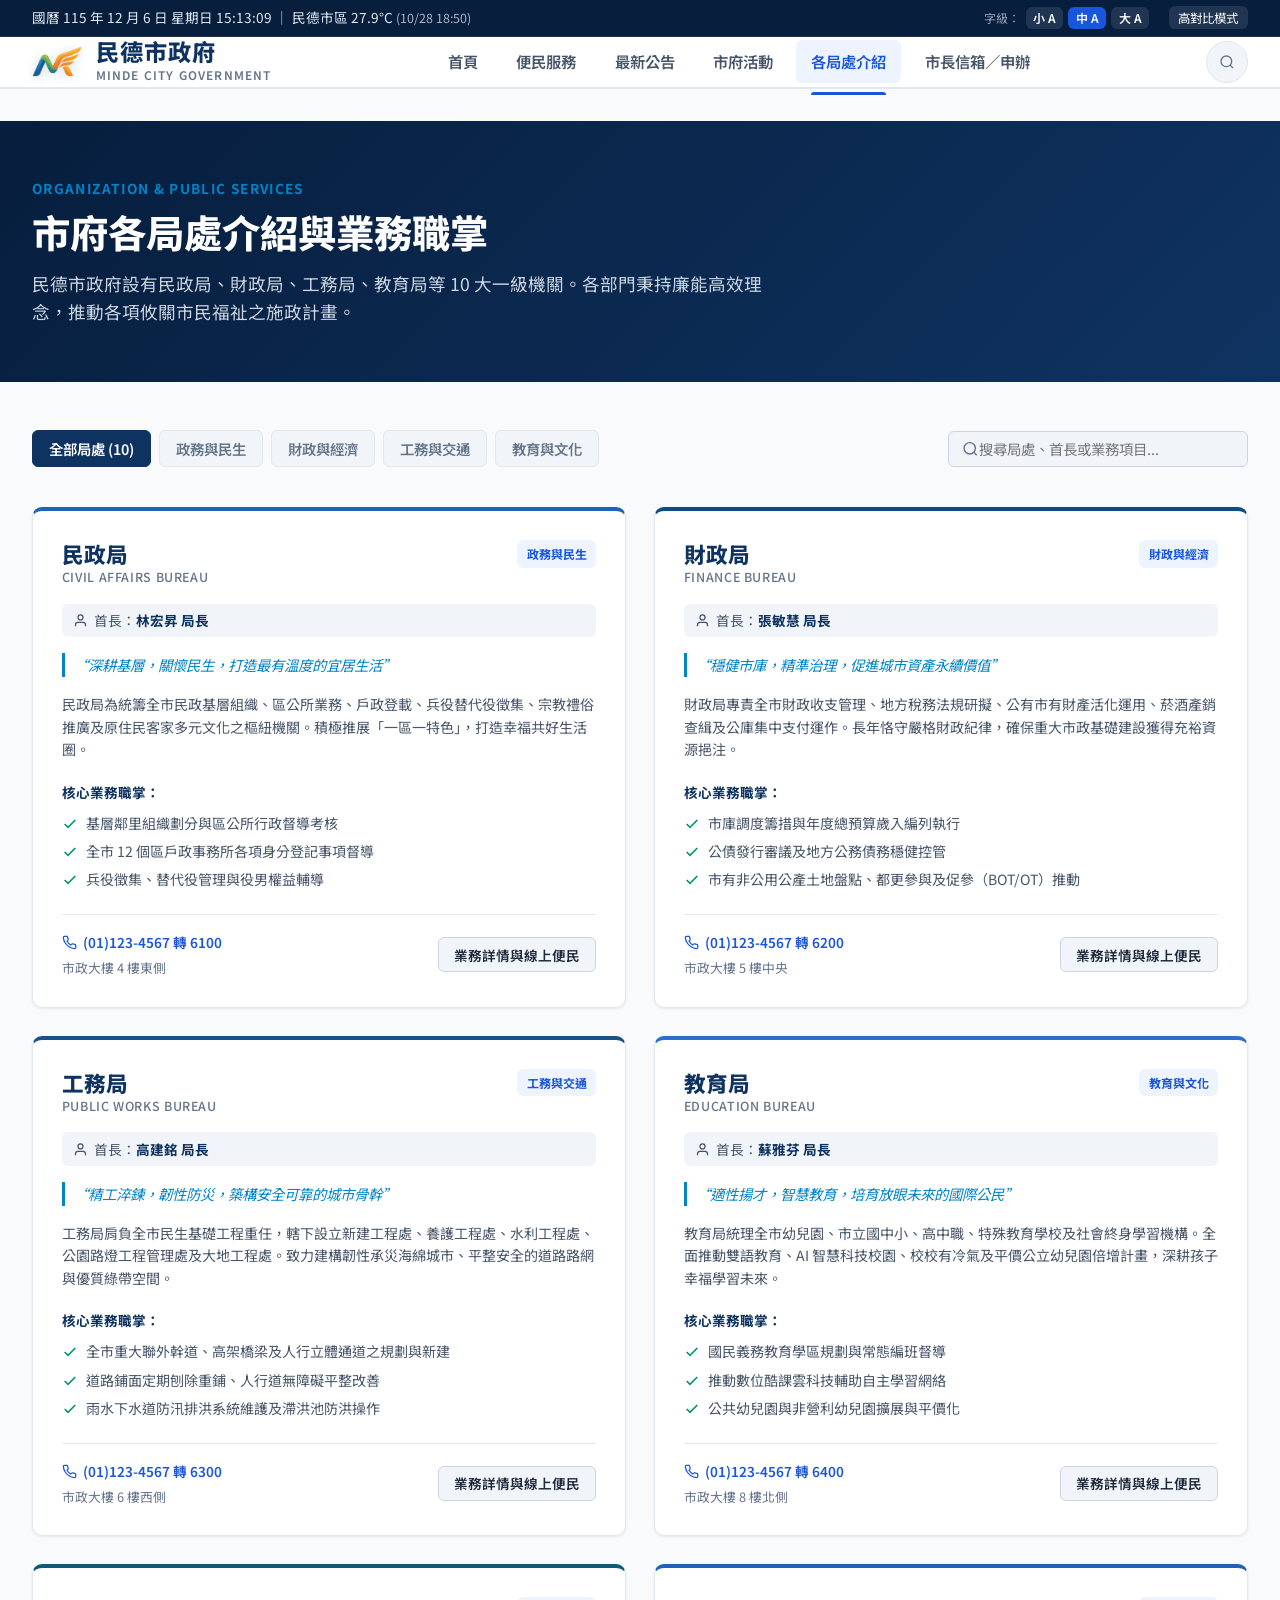
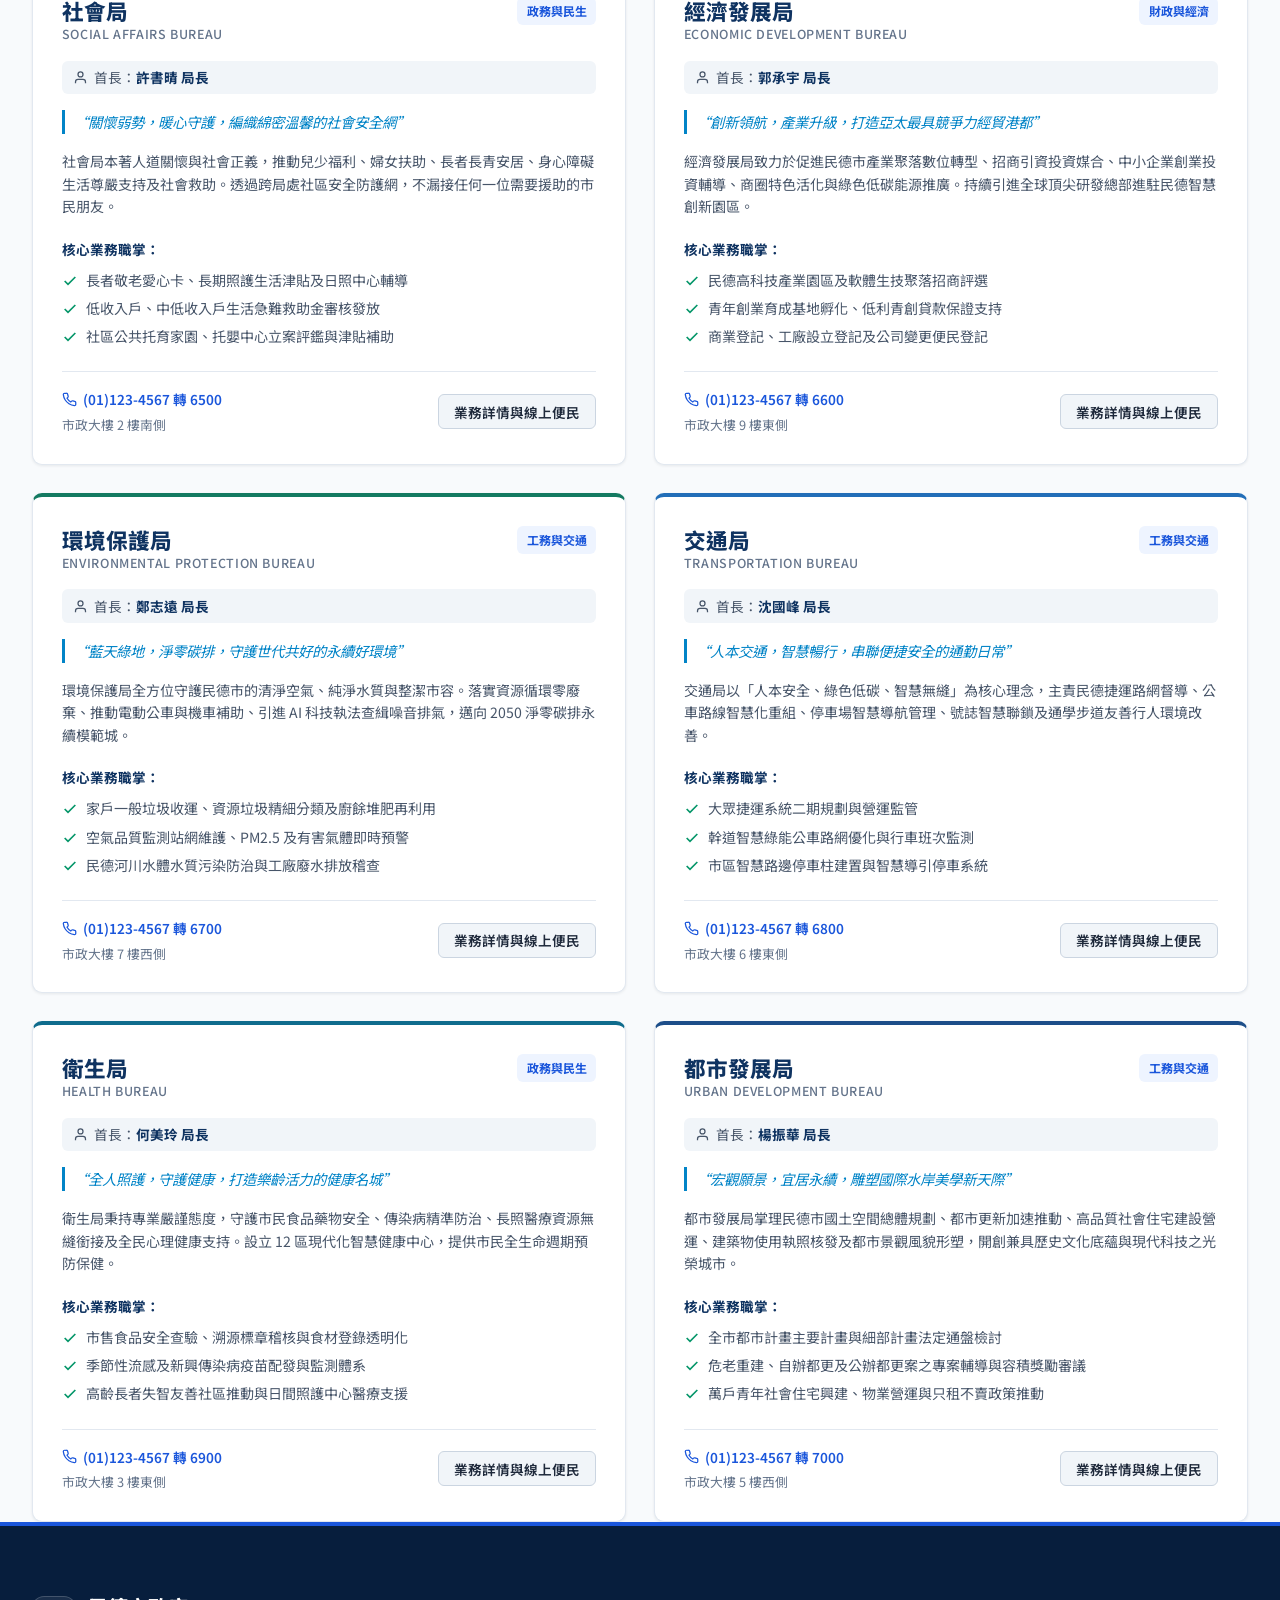
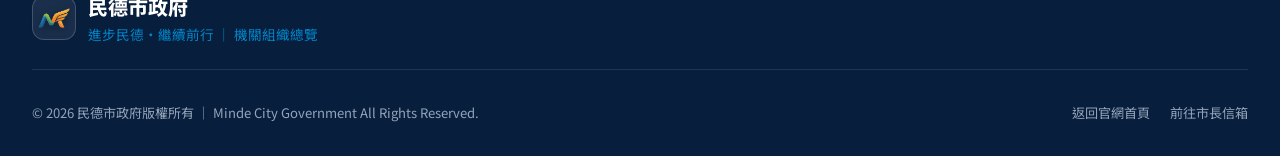
==== commit 0b03ba7e: "feat: independent professional desktop and mobile layouts preserving all content" ====
--- a/departments.html
+++ b/departments.html
@@ -81,21 +81,21 @@
   </header>
 
   <!-- 主要內容區 -->
-  <main id="mainContent" style="padding-top: 2rem;">
+  <main id="mainContent" class="page-main">
     <!-- 頁面 Banner -->
-    <div style="background: linear-gradient(135deg, var(--gov-navy-deep), var(--gov-navy)); color: #fff; padding: 3.5rem 0; margin-bottom: 3rem;">
+    <div class="page-banner">
       <div class="container">
-        <div style="max-width: 750px;">
-          <div style="font-size: 0.85rem; text-transform: uppercase; letter-spacing: 0.1em; color: var(--gov-cyan); font-weight: 700; margin-bottom: 0.5rem;">Organization & Public Services</div>
-          <h1 style="font-size: 2.4rem; font-weight: 800; margin-bottom: 0.8rem;">市府各局處介紹與業務職掌</h1>
-          <p style="font-size: 1.1rem; color: #cbd5e1; line-height: 1.6;">
+        <div class="page-banner-inner">
+          <div class="page-banner-eyebrow">Organization &amp; Public Services</div>
+          <h1 class="page-banner-title">市府各局處介紹與業務職掌</h1>
+          <p class="page-banner-desc">
             民德市政府設有民政局、財政局、工務局、教育局等 10 大一級機關。各部門秉持廉能高效理念，推動各項攸關市民福祉之施政計畫。
           </p>
         </div>
       </div>
     </div>
 
-    <div class="container" style="padding-bottom: 5rem;">
+    <div class="container page-content">
       <!-- 分類與搜尋 -->
       <div class="departments-filter-bar">
         <div class="dept-category-tabs" role="tablist">
--- a/css/components.css
+++ b/css/components.css
@@ -1788,3 +1788,77 @@
   box-shadow: 0 4px 12px rgba(26, 86, 219, 0.25);
 }
 
+
+/* ========================================================
+   13. 內頁共用版型 (Inner Page Layout: departments / mailbox)
+   ======================================================== */
+.page-main {
+  padding-top: 2rem;
+}
+
+.page-main-padded {
+  padding-bottom: 5rem;
+}
+
+.page-content {
+  padding-bottom: 5rem;
+}
+
+.page-banner {
+  background: linear-gradient(135deg, var(--gov-navy-deep), var(--gov-navy));
+  color: #ffffff;
+  padding: 3.5rem 0;
+  margin-bottom: 3rem;
+}
+
+.page-banner-inner {
+  max-width: 750px;
+}
+
+.page-banner-eyebrow {
+  font-size: 0.85rem;
+  text-transform: uppercase;
+  letter-spacing: 0.1em;
+  color: var(--gov-cyan);
+  font-weight: 700;
+  margin-bottom: 0.5rem;
+}
+
+.page-banner-title {
+  font-size: 2.4rem;
+  font-weight: 800;
+  line-height: 1.3;
+  margin-bottom: 0.8rem;
+}
+
+.page-banner-desc {
+  font-size: 1.1rem;
+  color: #cbd5e1;
+  line-height: 1.6;
+}
+
+/* 表單步驟操作列 / 地點輸入列 */
+.form-actions {
+  display: flex;
+  justify-content: space-between;
+  gap: 0.75rem;
+  margin-top: 1.5rem;
+}
+
+.form-actions-end {
+  justify-content: flex-end;
+}
+
+.form-actions-lg {
+  margin-top: 2rem;
+}
+
+.form-inline-row {
+  display: flex;
+  gap: 0.5rem;
+}
+
+.form-inline-row .btn {
+  white-space: nowrap;
+  flex-shrink: 0;
+}
--- a/css/responsive.css
+++ b/css/responsive.css
@@ -1,10 +1,113 @@
 /**
  * 民德市政府官網 - 響應式與無障礙列印樣式 (Responsive & Print Media Queries)
  * 智慧民德．幸福永續
+ *
+ * 版面策略：電腦版與手機版各自獨立排版，內容完全相同、不隱藏任何資訊。
+ *   ≥ 1201px   桌機 (Desktop)   : 完整導覽列、懸浮式數據看板
+ *   993-1200   筆電 (Laptop)    : 精簡導覽列、搜尋縮為圖示
+ *   ≤ 992px    平板 (Tablet)    : 漢堡選單抽屜、雙欄卡片
+ *   ≤ 768px    手機 (Phone)     : App 式單欄、橫向滑動分類、底部彈出視窗
+ *   ≤ 480px    小螢幕手機       : 更緊湊的間距與全寬按鈕
  */
 
 /* ========================================================
-   桌面與筆電螢幕適配 (1200px 以下)
+   通用：錨點捲動位移 (避免被置頂導覽列遮住)
+   ======================================================== */
+main section[id] {
+  scroll-margin-top: 5.5rem;
+}
+
+/* 導覽文字、品牌名稱一律不換行 */
+.nav-link,
+.brand-text {
+  white-space: nowrap;
+}
+
+/* 輪播頁填滿輪播容器最小高度 (避免圖片下方露出深色底) */
+.hero-slide.active {
+  min-height: inherit;
+}
+
+.quick-search-trigger {
+  flex-shrink: 0;
+  white-space: nowrap;
+}
+
+/* ========================================================
+   桌機 (1201px 以上) —— 電腦版專屬版面
+   ======================================================== */
+@media (min-width: 1201px) {
+  .container {
+    padding: 0 2rem;
+  }
+
+  .hero-slider {
+    min-height: 580px;
+  }
+
+  .hero-content {
+    padding: 5rem 0 7rem;
+  }
+
+  /* 輪播控制鍵上移，避開懸浮的數據看板 */
+  .slider-controls {
+    bottom: 5.25rem;
+    right: max(2rem, calc((100vw - 1280px) / 2 + 2rem));
+  }
+
+  /* 市政績效數據看板：懸浮卡片壓在英雄區底部 */
+  .civic-stats-bar {
+    background: transparent;
+    border-bottom: none;
+    box-shadow: none;
+    padding: 0;
+    margin-top: -3rem;
+    position: relative;
+    z-index: 5;
+  }
+
+  .civic-stats-bar .stats-grid {
+    background: var(--gov-navy);
+    border: 1px solid rgba(255, 255, 255, 0.08);
+    border-radius: var(--radius-lg);
+    box-shadow: var(--shadow-xl);
+    padding: 1.25rem 0.75rem;
+    gap: 0;
+  }
+
+  .services-section {
+    padding-top: 6rem;
+  }
+}
+
+/* ========================================================
+   超大螢幕 (1600px 以上) —— 內容寬度加寬，容納完整搜尋框
+   ======================================================== */
+@media (min-width: 1600px) {
+  .container {
+    max-width: 1440px;
+  }
+}
+
+/* ========================================================
+   一般桌機 (1599px 以下) —— 搜尋鈕縮為圓形圖示
+   ======================================================== */
+@media (max-width: 1599px) {
+  .quick-search-trigger {
+    width: 42px;
+    height: 42px;
+    padding: 0;
+    justify-content: center;
+  }
+
+  .quick-search-trigger span,
+  .quick-search-key {
+    display: none;
+  }
+}
+
+/* ========================================================
+   筆電 (1200px 以下) —— 精簡導覽列，避免擠壓換行
    ======================================================== */
 @media (max-width: 1200px) {
   .services-grid {
@@ -15,142 +118,390 @@
     grid-template-columns: 1.5fr 1fr 1fr 1fr;
     gap: 2rem;
   }
+
+  .nav-list {
+    gap: 0.15rem;
+  }
+
+  .nav-link {
+    padding: 0.5rem 0.65rem;
+    font-size: 0.92rem;
+  }
+
+  .nav-link.active::after {
+    left: 0.65rem;
+    right: 0.65rem;
+  }
+}
+
+/* 筆電中等寬度：導覽圖示隱藏，僅保留文字 */
+@media (min-width: 993px) and (max-width: 1100px) {
+  .nav-link svg {
+    display: none;
+  }
 }
 
 /* ========================================================
-   平板電腦橫向與縱向適配 (992px 以下)
+   平板 (992px 以下) —— 漢堡選單抽屜、雙欄卡片
    ======================================================== */
 @media (max-width: 992px) {
-  /* 導覽列轉換為行動版漢堡選單抽屜 */
+  .container {
+    padding: 0 1.25rem;
+  }
+
+  /* ---- 導覽列：漢堡按鈕 + 向下展開的抽屜 ---- */
+  .header-container {
+    gap: 0.75rem;
+    padding-top: 0.6rem;
+    padding-bottom: 0.6rem;
+  }
+
+  .header-actions {
+    margin-left: auto;
+    gap: 0.5rem;
+  }
+
   .mobile-menu-toggle {
     display: inline-flex;
-  }
-
+    width: 44px;
+    height: 44px;
+  }
+
+  /* 漢堡 → ✕ 動畫 */
+  .mobile-menu-toggle svg line {
+    transform-box: fill-box;
+    transform-origin: center;
+    transition: transform var(--transition-normal), opacity var(--transition-fast);
+  }
+
+  .mobile-menu-toggle[aria-expanded="true"] svg line:nth-child(1) {
+    opacity: 0;
+  }
+
+  .mobile-menu-toggle[aria-expanded="true"] svg line:nth-child(2) {
+    transform: translateY(6px) rotate(45deg);
+  }
+
+  .mobile-menu-toggle[aria-expanded="true"] svg line:nth-child(3) {
+    transform: translateY(-6px) rotate(-45deg);
+  }
+
+  /* 抽屜貼齊置頂導覽列下緣；使用 absolute 以免受 backdrop-filter 影響定位 */
   .main-nav {
-    position: fixed;
-    top: 72px;
+    position: absolute;
+    top: 100%;
     left: 0;
-    width: 100%;
-    height: calc(100vh - 72px);
+    right: 0;
+    width: 100%;
+    height: auto;
+    max-height: calc(100vh - 76px);
+    max-height: calc(100dvh - 76px);
+    overflow-y: auto;
+    overscroll-behavior: contain;
     background: var(--bg-surface);
     border-top: 1px solid var(--border-light);
-    padding: 1.5rem;
-    overflow-y: auto;
-    transform: translateX(-100%);
-    transition: transform var(--transition-normal);
+    border-bottom: 3px solid var(--gov-blue);
+    padding: 0.75rem 1.25rem 1.25rem;
     box-shadow: var(--shadow-xl);
     z-index: 998;
+    display: block;
+    transform: translateY(-10px);
+    opacity: 0;
+    visibility: hidden;
+    pointer-events: none;
+    transition: transform var(--transition-normal), opacity var(--transition-normal), visibility var(--transition-normal);
   }
 
   .main-nav.open {
-    transform: translateX(0);
+    transform: translateY(0);
+    opacity: 1;
+    visibility: visible;
+    pointer-events: auto;
   }
 
   .nav-list {
     flex-direction: column;
     align-items: stretch;
-    gap: 0.5rem;
+    gap: 0.25rem;
+  }
+
+  .nav-list li {
+    width: 100%;
   }
 
   .nav-link {
-    padding: 0.85rem 1.25rem;
+    display: flex;
+    width: 100%;
+    min-height: 48px;
+    padding: 0.8rem 1rem;
     font-size: 1.05rem;
     border-radius: var(--radius-md);
   }
 
+  .nav-link svg {
+    display: block;
+    width: 20px;
+    height: 20px;
+  }
+
+  .nav-link.active {
+    box-shadow: inset 4px 0 0 var(--gov-blue);
+  }
+
   .nav-link.active::after {
     display: none;
   }
 
-  /* 績效看板轉為 2 欄 */
+  /* ---- 區塊節奏 ---- */
+  .services-section,
+  .announcements-section,
+  .events-section,
+  .departments-section,
+  .mailbox-section {
+    padding: 4rem 0;
+  }
+
+  .section-header {
+    margin-bottom: 2.25rem;
+  }
+
+  /* ---- 績效看板：2 × 2 卡片 ---- */
+  .civic-stats-bar {
+    padding: 1.25rem 0;
+  }
+
   .stats-grid {
     grid-template-columns: repeat(2, 1fr);
-  }
-
-  .stat-item:nth-child(2) {
-    border-right: none;
-  }
-
-  /* 局處介紹卡片轉為 1 欄 */
-  .departments-grid {
-    grid-template-columns: 1fr;
-  }
-
-  /* 便民服務卡片轉為 2 欄 */
+    gap: 0.85rem;
+  }
+
+  .civic-stats-bar .stats-grid .stat-item {
+    border: none;
+    padding: 0.9rem 1rem;
+    background: rgba(255, 255, 255, 0.06);
+    box-shadow: inset 0 0 0 1px rgba(255, 255, 255, 0.1);
+    border-radius: var(--radius-md);
+  }
+
+  /* ---- 卡片網格 ---- */
   .services-grid {
     grid-template-columns: repeat(2, 1fr);
-  }
-
-  /* 活動卡片轉為 2 欄 */
+    gap: 1.1rem;
+  }
+
   .events-grid {
     grid-template-columns: repeat(2, 1fr);
-  }
-
-  /* 頁尾轉為 2 欄 */
+    gap: 1.25rem;
+  }
+
+  .departments-grid {
+    grid-template-columns: repeat(2, 1fr);
+    gap: 1.25rem;
+  }
+
+  .department-card {
+    padding: 1.4rem;
+  }
+
+  /* ---- 工具列：垂直排列 ---- */
+  .announcement-toolbar {
+    flex-direction: column;
+    align-items: stretch;
+  }
+
+  .announcement-search-box,
+  .dept-search-box {
+    width: 100%;
+  }
+
+  .departments-filter-bar {
+    flex-direction: column;
+    align-items: stretch;
+  }
+
+  /* ---- 頁尾 ---- */
   .footer-grid {
     grid-template-columns: repeat(2, 1fr);
     gap: 2.5rem;
   }
 
-  /* 公告工具列垂直排列 */
-  .announcement-toolbar {
-    flex-direction: column;
-    align-items: stretch;
-  }
-
-  .announcement-search-box {
-    width: 100%;
-  }
-
-  .dept-search-box {
-    width: 100%;
+  /* ---- 內頁橫幅 ---- */
+  .page-banner {
+    padding: 2.75rem 0;
+    margin-bottom: 2.25rem;
+  }
+
+  .page-banner-title {
+    font-size: 2rem;
   }
 }
 
 /* ========================================================
-   智慧型手機適配 (768px 以下)
+   手機 (768px 以下) —— 手機專屬 App 式版面
    ======================================================== */
 @media (max-width: 768px) {
-  /* 頂端公務列簡化 */
-  .top-utility-bar .utility-left {
+  html {
+    -webkit-text-size-adjust: 100%;
+  }
+
+  .container {
+    padding: 0 1rem;
+  }
+
+  /* ---- 頂端公務列：資訊完整保留，分列顯示 ---- */
+  .top-utility-bar {
+    font-size: 0.8rem;
+  }
+
+  .top-utility-bar .container {
+    flex-direction: column;
+    align-items: stretch;
+    gap: 0.4rem;
+    padding-top: 0.5rem;
+    padding-bottom: 0.5rem;
+  }
+
+  .utility-left {
+    flex-wrap: wrap;
+    gap: 0.2rem 1rem;
+    line-height: 1.5;
+  }
+
+  .utility-left .utility-item {
+    flex-wrap: wrap;
+    gap: 0.3rem 0.5rem;
+  }
+
+  /* 無障礙／工具列：單列橫向滑動，不換行、不遺失任何功能 */
+  .utility-right {
+    gap: 0.6rem;
+    overflow-x: auto;
+    flex-wrap: nowrap;
+    padding-bottom: 2px;
+    scrollbar-width: none;
+    -webkit-overflow-scrolling: touch;
+  }
+
+  .utility-right::-webkit-scrollbar {
     display: none;
   }
 
-  .top-utility-bar .container {
-    justify-content: flex-end;
-  }
-
-  /* 輪播主視覺文字適配 */
+  .utility-right > *,
+  .accessibility-tools {
+    flex-shrink: 0;
+    white-space: nowrap;
+  }
+
+  .font-size-btn {
+    padding: 0.3rem 0.65rem;
+    font-size: 0.78rem;
+  }
+
+  .contrast-toggle-btn {
+    padding: 0.3rem 0.7rem;
+  }
+
+  /* ---- 快訊跑馬燈 ---- */
+  .emergency-ticker {
+    font-size: 0.82rem;
+    padding: 0.35rem 0;
+  }
+
+  .ticker-tag {
+    font-size: 0.7rem;
+    padding: 0.15rem 0.5rem;
+    margin-right: 0.6rem;
+  }
+
+  .ticker-close {
+    margin-left: 0.4rem;
+    padding: 0.35rem;
+  }
+
+  /* ---- 導覽列 ---- */
+  .brand-title {
+    font-size: 1.3rem;
+  }
+
+  .brand-subtitle {
+    font-size: 0.68rem;
+  }
+
+  .brand-emblem {
+    width: 44px;
+    height: 44px;
+  }
+
+  /* ---- 英雄輪播：垂直漸層遮罩、控制鍵置底置中 ---- */
   .hero-slider {
-    min-height: 480px;
+    min-height: 460px;
+  }
+
+  .slide-overlay {
+    background: linear-gradient(
+      180deg,
+      rgba(7, 30, 61, 0.6) 0%,
+      rgba(7, 30, 61, 0.88) 100%
+    );
   }
 
   .hero-content {
-    padding: 3rem 0;
+    padding: 2.5rem 0 5.5rem;
+  }
+
+  .slide-tag {
+    font-size: 0.78rem;
+    margin-bottom: 1rem;
   }
 
   .slide-title {
-    font-size: 2rem;
+    font-size: 1.85rem;
+    line-height: 1.3;
+    margin-bottom: 0.9rem;
   }
 
   .slide-desc {
-    font-size: 1rem;
-    margin-bottom: 1.5rem;
-  }
-
-  .section-title {
-    font-size: 1.75rem;
-  }
-
-  /* 績效看板轉為 1 欄或更緊湊 */
+    font-size: 0.98rem;
+    line-height: 1.65;
+    margin-bottom: 1.4rem;
+  }
+
+  .slide-actions {
+    gap: 0.65rem;
+  }
+
+  .slide-actions .btn {
+    flex: 1 1 auto;
+  }
+
+  .slider-controls {
+    bottom: 1rem;
+    right: auto;
+    left: 50%;
+    transform: translateX(-50%);
+    gap: 0.5rem;
+    padding: 0.35rem 0.6rem;
+  }
+
+  .slider-arrow-btn {
+    width: 36px;
+    height: 36px;
+  }
+
+  /* ---- 績效看板：直式小卡片 ---- */
+  .civic-stats-bar {
+    padding: 1rem 0;
+  }
+
   .stats-grid {
-    grid-template-columns: 1fr 1fr;
-    gap: 0.75rem;
-  }
-
-  .stat-item {
-    padding: 0.4rem;
-    border-right: none;
+    gap: 0.65rem;
+  }
+
+  .civic-stats-bar .stats-grid .stat-item {
+    flex-direction: column;
+    align-items: flex-start;
+    gap: 0.55rem;
+    padding: 0.85rem;
   }
 
   .stat-icon {
@@ -158,104 +509,471 @@
     height: 36px;
   }
 
+  .stat-icon svg {
+    width: 18px;
+    height: 18px;
+  }
+
   .stat-value {
-    font-size: 1.15rem;
-  }
-
-  /* 便民服務轉為 1 欄 */
+    font-size: 1.2rem;
+  }
+
+  .stat-label {
+    font-size: 0.78rem;
+    line-height: 1.4;
+  }
+
+  /* ---- 區塊標題 ---- */
+  .services-section,
+  .announcements-section,
+  .events-section,
+  .departments-section,
+  .mailbox-section {
+    padding: 3rem 0;
+  }
+
+  .section-header {
+    margin-bottom: 1.75rem;
+  }
+
+  .section-tag {
+    font-size: 0.74rem;
+  }
+
+  .section-title {
+    font-size: 1.55rem;
+  }
+
+  .section-subtitle {
+    font-size: 0.95rem;
+    line-height: 1.6;
+  }
+
+  /* ---- 分類標籤：單列橫向滑動 (邊到邊) ---- */
+  .category-filter-pills,
+  .announcement-tabs,
+  .dept-category-tabs {
+    flex-wrap: nowrap;
+    justify-content: flex-start;
+    overflow-x: auto;
+    margin-left: -1rem;
+    margin-right: -1rem;
+    padding: 0.15rem 1rem 0.5rem;
+    scroll-snap-type: x proximity;
+    scrollbar-width: none;
+    -webkit-overflow-scrolling: touch;
+  }
+
+  .category-filter-pills::-webkit-scrollbar,
+  .announcement-tabs::-webkit-scrollbar,
+  .dept-category-tabs::-webkit-scrollbar {
+    display: none;
+  }
+
+  .category-filter-pills {
+    margin-bottom: 1.5rem;
+  }
+
+  .filter-pill,
+  .announcement-tab,
+  .dept-cat-btn {
+    flex-shrink: 0;
+    white-space: nowrap;
+    scroll-snap-align: start;
+    min-height: 40px;
+  }
+
+  .announcement-tab {
+    background: var(--bg-surface-raised);
+    border: 1px solid var(--border-light);
+  }
+
+  .announcement-toolbar {
+    gap: 0.5rem;
+    margin-bottom: 1.25rem;
+    padding-bottom: 1rem;
+  }
+
+  .departments-filter-bar {
+    gap: 0.75rem;
+    margin-bottom: 1.5rem;
+  }
+
+  .announcement-search-box,
+  .dept-search-box {
+    padding: 0.5rem 0.85rem;
+  }
+
+  /* ---- 便民服務卡片 ---- */
   .services-grid {
-    grid-template-columns: 1fr;
-  }
-
-  /* 市府活動轉為 1 欄 */
+    grid-template-columns: repeat(2, 1fr);
+    gap: 0.85rem;
+    margin-bottom: 2rem;
+  }
+
+  .service-card {
+    padding: 1.1rem 1rem;
+  }
+
+  .service-card-top {
+    margin-bottom: 0.85rem;
+  }
+
+  .service-icon-box {
+    width: 42px;
+    height: 42px;
+  }
+
+  .service-title {
+    font-size: 1.02rem;
+  }
+
+  .service-desc {
+    font-size: 0.84rem;
+    margin-bottom: 1rem;
+  }
+
+  /* ---- 常用快捷工具條：標題置頂、按鈕雙欄 ---- */
+  .quick-tools-strip {
+    flex-direction: column;
+    align-items: stretch;
+    padding: 1.1rem 1rem;
+    gap: 0.9rem;
+  }
+
+  .quick-tools-list {
+    display: grid;
+    grid-template-columns: repeat(2, 1fr);
+    gap: 0.6rem;
+  }
+
+  .quick-tool-btn {
+    justify-content: flex-start;
+    padding: 0.65rem 0.75rem;
+    font-size: 0.84rem;
+    line-height: 1.35;
+    text-align: left;
+  }
+
+  /* ---- 最新公告：標籤＋標題在上，日期資訊在下 ---- */
+  .announcement-item {
+    flex-direction: column;
+    align-items: flex-start;
+    gap: 0.6rem;
+    padding: 0.95rem 1rem;
+  }
+
+  .announcement-main {
+    width: 100%;
+    flex-wrap: wrap;
+    align-items: flex-start;
+    gap: 0.5rem;
+  }
+
+  .announcement-title {
+    white-space: normal;
+    overflow: visible;
+    font-size: 0.97rem;
+    line-height: 1.5;
+    width: 100%;
+    flex: 1 1 100%;
+  }
+
+  .announcement-meta {
+    margin-left: 0;
+    width: 100%;
+    justify-content: flex-start;
+    flex-wrap: wrap;
+    gap: 0.35rem 1rem;
+    font-size: 0.8rem;
+    padding-top: 0.55rem;
+    border-top: 1px dashed var(--border-light);
+  }
+
+  .announcement-footer {
+    margin-top: 1.5rem;
+  }
+
+  /* ---- 市府活動 ---- */
   .events-grid {
     grid-template-columns: 1fr;
-  }
-
-  /* 最新公告條目響應式換行 */
-  .announcement-item {
+    gap: 1.1rem;
+  }
+
+  .event-media {
+    height: 190px;
+  }
+
+  .event-body {
+    padding: 1.25rem;
+  }
+
+  .event-title {
+    font-size: 1.12rem;
+  }
+
+  /* ---- 局處介紹 ---- */
+  .departments-grid {
+    grid-template-columns: 1fr;
+    gap: 1rem;
+  }
+
+  .department-card {
+    padding: 1.25rem;
+  }
+
+  .dept-name {
+    font-size: 1.2rem;
+  }
+
+  .dept-header {
+    gap: 0.6rem;
+  }
+
+  /* ---- 市長信箱：App 式底部頁籤 ---- */
+  .mailbox-card-wrapper {
+    border-radius: var(--radius-md);
+  }
+
+  .mailbox-tab-btn {
+    flex-direction: column;
+    gap: 0.3rem;
+    padding: 0.8rem 0.35rem;
+    font-size: 0.8rem;
+    line-height: 1.3;
+    text-align: center;
+  }
+
+  .mailbox-tab-btn svg {
+    width: 22px;
+    height: 22px;
+  }
+
+  .mailbox-tab-pane {
+    padding: 1.35rem 1rem;
+  }
+
+  /* 步驟進度條：四等分，保留所有步驟名稱 */
+  .form-stepper {
+    margin-bottom: 1.75rem;
+  }
+
+  .form-stepper::before {
+    left: 12.5%;
+    right: 12.5%;
+  }
+
+  .stepper-step {
+    flex: 1;
+    text-align: center;
+  }
+
+  .step-label {
+    display: block;
+    font-size: 0.72rem;
+  }
+
+  .form-grid {
+    grid-template-columns: 1fr;
+    gap: 1.1rem;
+  }
+
+  .form-group.full-width {
+    grid-column: span 1;
+  }
+
+  /* 輸入欄位 16px：避免 iOS Safari 聚焦時自動放大頁面 */
+  .form-control,
+  .announcement-search-box input,
+  .dept-search-box input,
+  #globalSearchInput {
+    font-size: 16px;
+  }
+
+  .form-control {
+    padding: 0.8rem 0.95rem;
+  }
+
+  .form-inline-row {
+    flex-direction: column;
+  }
+
+  .form-actions,
+  .form-actions-end {
+    flex-direction: column-reverse;
+    gap: 0.65rem;
+  }
+
+  .form-actions .btn {
+    width: 100%;
+  }
+
+  .file-dropzone {
+    padding: 1.5rem 1rem;
+  }
+
+  .captcha-row {
+    flex-wrap: wrap;
+  }
+
+  .captcha-row .send-code-btn {
+    width: 100%;
+  }
+
+  .inquiry-search-bar {
+    flex-direction: column;
+  }
+
+  .sample-case-chips {
+    flex-wrap: wrap;
+    justify-content: flex-start;
+  }
+
+  .case-result-card {
+    padding: 1.25rem 1rem;
+  }
+
+  .case-card-header {
     flex-direction: column;
     align-items: flex-start;
     gap: 0.6rem;
-    padding: 1rem;
-  }
-
-  .announcement-main {
-    width: 100%;
+  }
+
+  .timeline-stepper {
+    padding-left: 2.25rem;
+  }
+
+  .timeline-dot {
+    left: -2.25rem;
+  }
+
+  .case-official-reply {
+    padding: 1rem 1.1rem;
+  }
+
+  /* ---- 彈出視窗：底部彈出的 Bottom Sheet ---- */
+  .modal-backdrop {
+    padding: 0.75rem 0.75rem 0;
+    align-items: flex-end;
+  }
+
+  .modal-dialog {
+    max-height: 92vh;
+    max-height: 92dvh;
+    border-radius: var(--radius-lg) var(--radius-lg) 0 0;
+  }
+
+  .modal-header {
+    padding: 1rem 1.1rem;
+  }
+
+  .modal-title {
+    font-size: 1.1rem;
+  }
+
+  .modal-close-btn {
+    width: 40px;
+    height: 40px;
+    flex-shrink: 0;
+  }
+
+  .modal-body {
+    padding: 1.1rem;
+  }
+
+  .modal-footer {
+    padding: 0.85rem 1.1rem;
     flex-wrap: wrap;
+  }
+
+  /* ---- 頁尾：品牌與認證整列，兩組連結並排 ---- */
+  .main-footer {
+    padding-top: 2.5rem;
+    padding-bottom: 1.5rem;
+  }
+
+  .footer-grid {
+    grid-template-columns: repeat(2, 1fr);
+    gap: 1.75rem 1.25rem;
+    margin-bottom: 2rem;
+  }
+
+  .footer-brand,
+  .footer-badges {
+    grid-column: 1 / -1;
+  }
+
+  .footer-title {
+    margin-bottom: 0.9rem;
+  }
+
+  .footer-links {
     gap: 0.5rem;
-  }
-
-  .announcement-title {
-    white-space: normal;
-    font-size: 0.95rem;
-    width: 100%;
-  }
-
-  .announcement-meta {
-    margin-left: 0;
-    width: 100%;
-    justify-content: space-between;
-    font-size: 0.8rem;
-  }
-
-  /* 市長信箱表單 */
-  .mailbox-tab-pane {
-    padding: 1.5rem 1rem;
-  }
-
-  .form-grid {
-    grid-template-columns: 1fr;
-  }
-
-  .form-group.full-width {
-    grid-column: span 1;
-  }
-
-  .form-stepper {
-    margin-bottom: 2rem;
-  }
-
-  .step-label {
-    display: none;
-  }
-
-  .inquiry-search-bar {
-    flex-direction: column;
-  }
-
-  .sample-case-chips {
-    flex-wrap: wrap;
-  }
-
-  /* 頁尾單欄排列 */
-  .footer-grid {
-    grid-template-columns: 1fr;
-    gap: 2rem;
+    font-size: 0.88rem;
   }
 
   .footer-bottom {
     flex-direction: column;
     align-items: flex-start;
     gap: 0.85rem;
+    padding-top: 1.5rem;
   }
 
   .footer-legal-links {
     flex-wrap: wrap;
-    gap: 0.75rem;
-  }
-
-  .quick-search-trigger span {
-    display: none;
-  }
-
-  .quick-search-key {
-    display: none;
+    gap: 0.5rem 1.1rem;
+  }
+
+  /* ---- 內頁橫幅 ---- */
+  .page-main {
+    padding-top: 0;
+  }
+
+  .page-banner {
+    padding: 2.25rem 0;
+    margin-bottom: 1.75rem;
+  }
+
+  .page-banner-eyebrow {
+    font-size: 0.74rem;
+  }
+
+  .page-banner-title {
+    font-size: 1.55rem;
+  }
+
+  .page-banner-desc {
+    font-size: 0.97rem;
+  }
+
+  .page-content,
+  .page-main-padded {
+    padding-bottom: 3rem;
+  }
+
+  /* ---- 懸浮元件 ---- */
+  .toast-container {
+    left: 1rem;
+    right: 1rem;
+    bottom: 1rem;
+  }
+
+  .back-to-top {
+    bottom: 1rem;
+    right: 1rem;
+  }
+
+  /* 觸控裝置不需要滑鼠懸停位移 */
+  .announcement-item:hover,
+  .service-card:hover,
+  .event-card:hover,
+  .department-card:hover {
+    transform: none;
   }
 }
 
 /* ========================================================
-   極窄型手機螢幕適配 (480px 以下)
+   小螢幕手機 (480px 以下)
    ======================================================== */
 @media (max-width: 480px) {
   .brand-title {
@@ -280,18 +998,36 @@
     width: 100%;
   }
 
+  .slide-title {
+    font-size: 1.65rem;
+  }
+
+  /* 便民服務在小螢幕改為單欄，文字較舒適 */
+  .services-grid {
+    grid-template-columns: 1fr;
+  }
+
+  .quick-tools-list {
+    grid-template-columns: 1fr;
+  }
+
   .quick-tools-strip {
     padding: 1rem;
   }
 
   .quick-tool-btn {
     width: 100%;
-    justify-content: center;
-  }
-
-  .back-to-top {
-    bottom: 1rem;
-    right: 1rem;
+  }
+}
+
+/* 極窄螢幕 (360px 以下)：頁尾連結改單欄、績效卡片縮小 */
+@media (max-width: 360px) {
+  .footer-grid {
+    grid-template-columns: 1fr;
+  }
+
+  .stat-value {
+    font-size: 1.05rem;
   }
 }
 
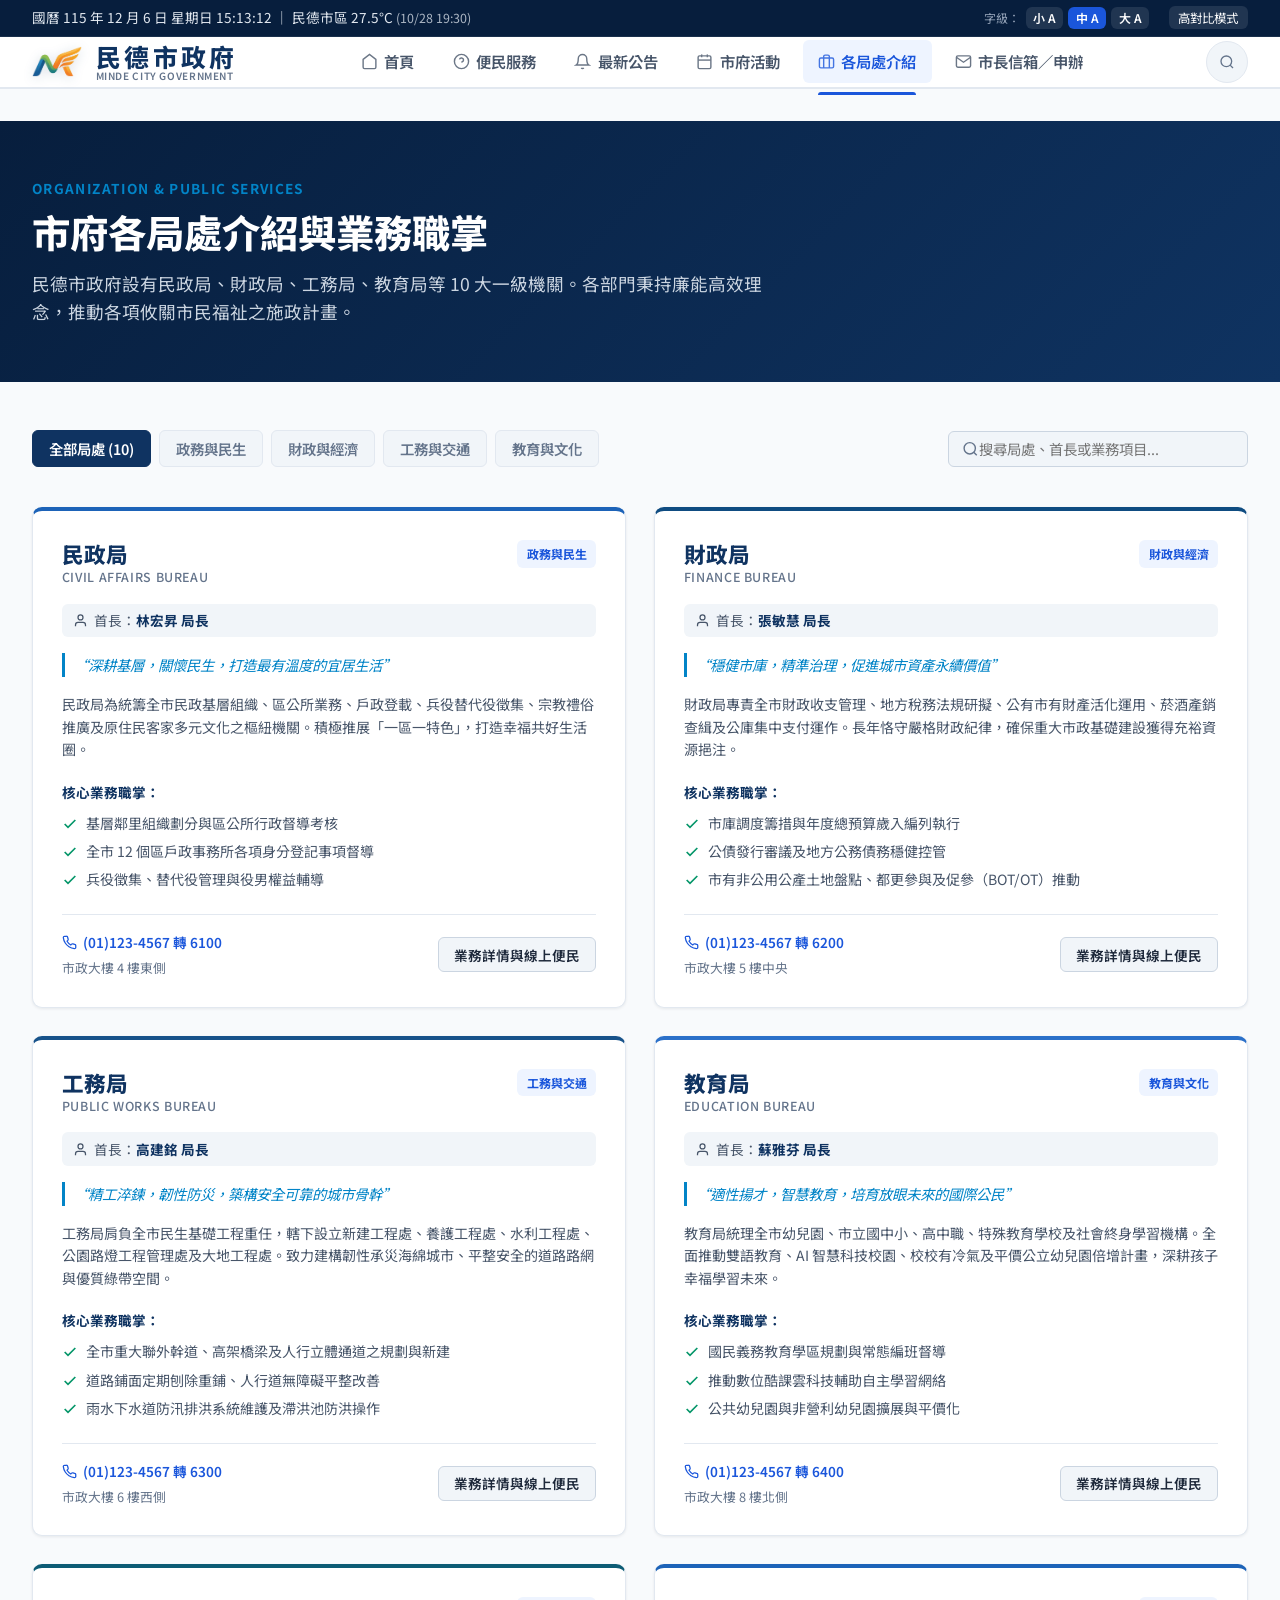
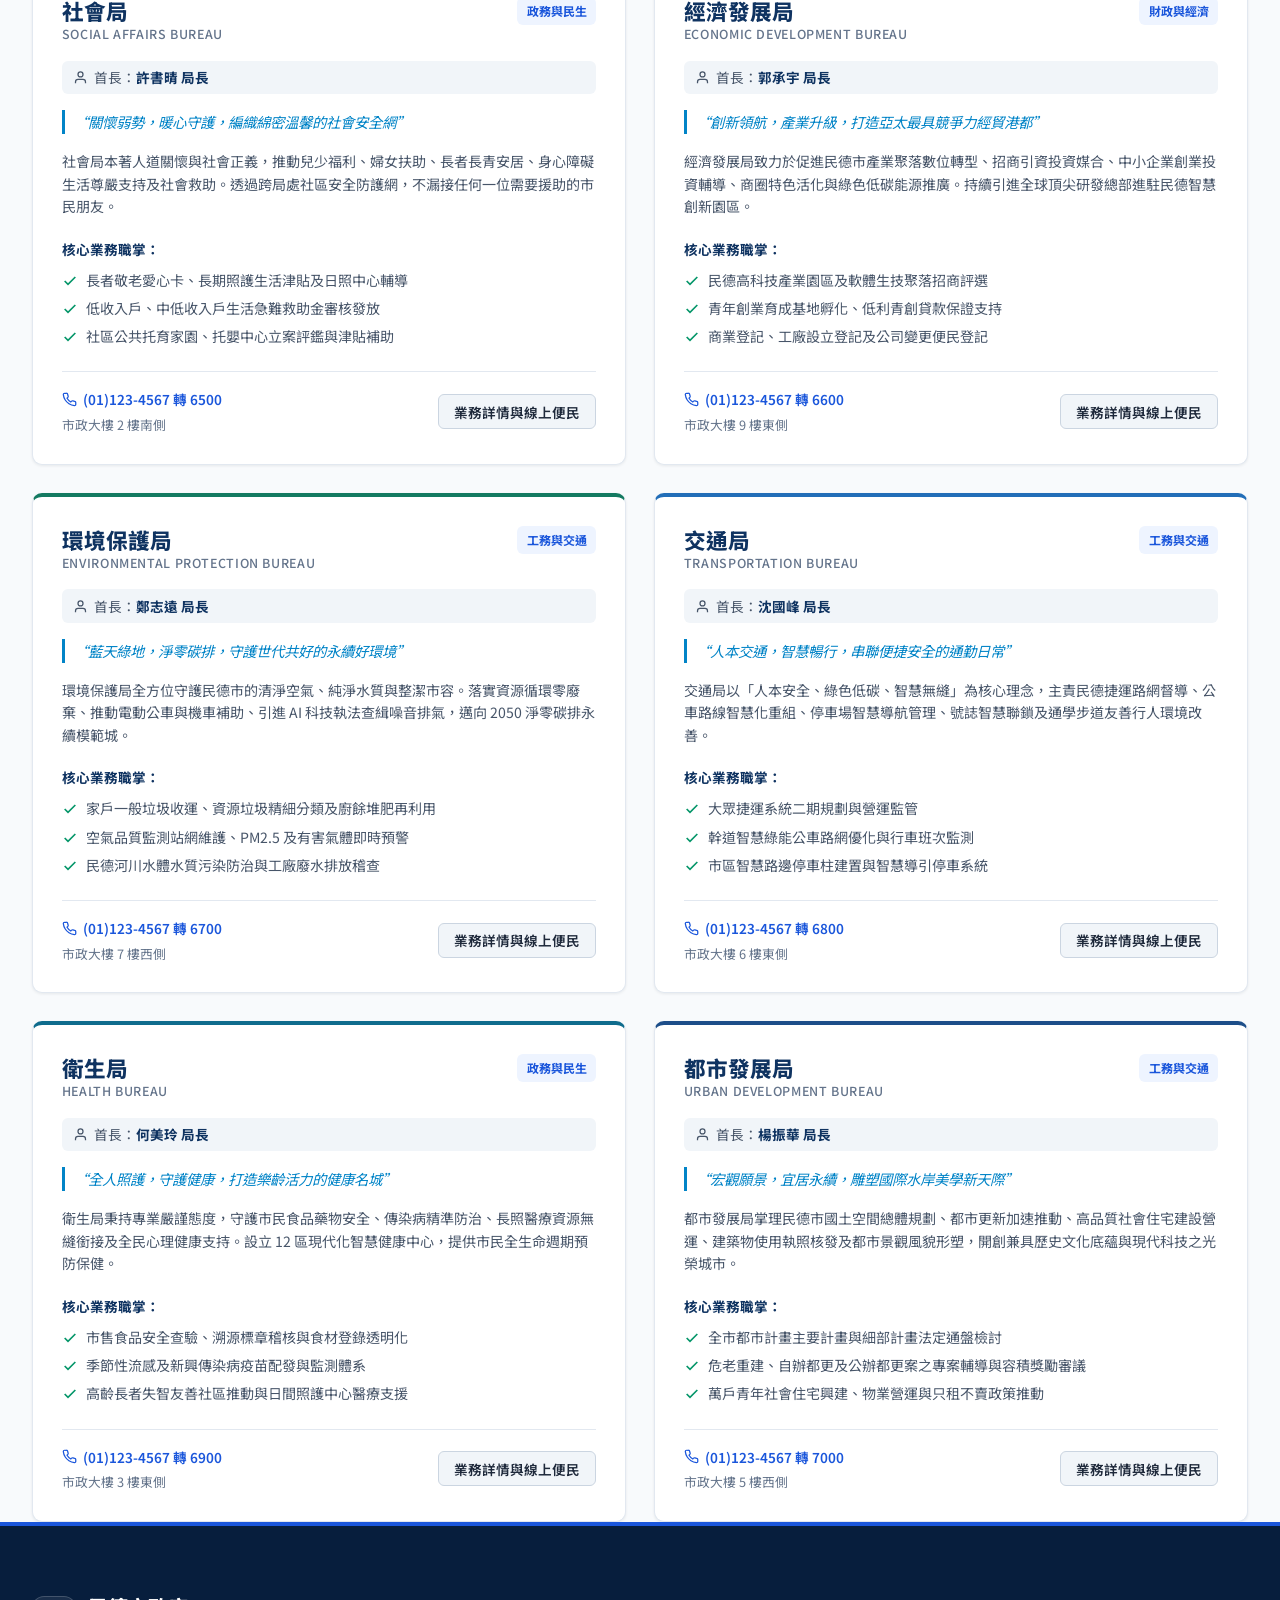
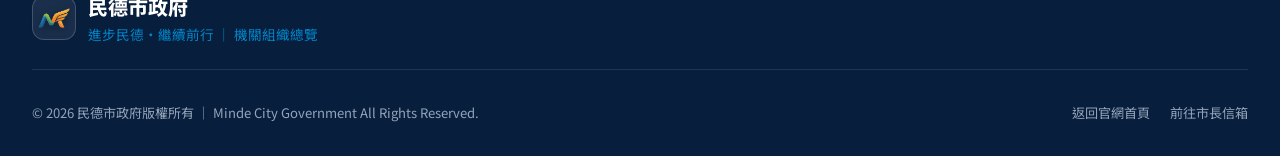
==== commit 28b0f325: "fix: align logo bilingual text, fix mobile announcement tabs layout, and refactor mobile top utility" ====
--- a/departments.html
+++ b/departments.html
@@ -57,15 +57,49 @@
         </div>
       </a>
 
-      <nav class="main-nav" id="mainNav">
+      <nav class="main-nav" id="mainNav" role="navigation" aria-label="主選單導覽">
         <ul class="nav-list">
-          <li><a href="index.html#home" class="nav-link">首頁</a></li>
-          <li><a href="index.html#services" class="nav-link">便民服務</a></li>
-          <li><a href="index.html#announcements" class="nav-link">最新公告</a></li>
-          <li><a href="index.html#events" class="nav-link">市府活動</a></li>
-          <li><a href="departments.html" class="nav-link active">各局處介紹</a></li>
-          <li><a href="mailbox.html" class="nav-link">市長信箱／申辦</a></li>
+          <li><a href="index.html#home" class="nav-link"><svg viewBox="0 0 24 24" fill="none" stroke-width="2"><path d="M3 9l9-7 9 7v11a2 2 0 0 1-2 2H5a2 2 0 0 1-2-2z"></path></svg><span>首頁</span></a></li>
+          <li><a href="index.html#services" class="nav-link"><svg viewBox="0 0 24 24" fill="none" stroke-width="2"><circle cx="12" cy="12" r="10"></circle><path d="M9.09 9a3 3 0 0 1 5.83 1c0 2-3 3-3 3"></path><line x1="12" y1="17" x2="12.01" y2="17"></line></svg><span>便民服務</span></a></li>
+          <li><a href="index.html#announcements" class="nav-link"><svg viewBox="0 0 24 24" fill="none" stroke-width="2"><path d="M18 8A6 6 0 0 0 6 8c0 7-3 9-3 9h18s-3-2-3-9"></path><path d="M13.73 21a2 2 0 0 1-3.46 0"></path></svg><span>最新公告</span></a></li>
+          <li><a href="index.html#events" class="nav-link"><svg viewBox="0 0 24 24" fill="none" stroke-width="2"><rect x="3" y="4" width="18" height="18" rx="2" ry="2"></rect><line x1="16" y1="2" x2="16" y2="6"></line><line x1="8" y1="2" x2="8" y2="6"></line><line x1="3" y1="10" x2="21" y2="10"></line></svg><span>市府活動</span></a></li>
+          <li><a href="departments.html" class="nav-link active"><svg viewBox="0 0 24 24" fill="none" stroke-width="2"><rect x="2" y="7" width="20" height="14" rx="2" ry="2"></rect><path d="M16 21V5a2 2 0 0 0-2-2h-4a2 2 0 0 0-2 2v16"></path></svg><span>各局處介紹</span></a></li>
+          <li><a href="mailbox.html" class="nav-link"><svg viewBox="0 0 24 24" fill="none" stroke-width="2"><path d="M4 4h16c1.1 0 2 .9 2 2v12c0 1.1-.9 2-2 2H4c-1.1 0-2-.9-2-2V6c0-1.1.9-2 2-2z"></path><polyline points="22,6 12,13 2,6"></polyline></svg><span>市長信箱／申辦</span></a></li>
         </ul>
+
+        <!-- 行動版專屬無障礙與網站工具 -->
+        <div class="mobile-nav-tools" aria-label="行動版無障礙與網站設定">
+          <div class="mobile-tools-header">
+            <svg viewBox="0 0 24 24" fill="none" stroke="currentColor" stroke-width="2"><circle cx="12" cy="12" r="3"></circle><path d="M19.4 15a1.65 1.65 0 0 0 .33 1.82l.06.06a2 2 0 0 1 0 2.83 2 2 0 0 1-2.83 0l-.06-.06a1.65 1.65 0 0 0-1.82-.33 1.65 1.65 0 0 0-1 1.51V21a2 2 0 0 1-2 2 2 2 0 0 1-2-2v-.09A1.65 1.65 0 0 0 9 19.4a1.65 1.65 0 0 0-1.82.33l-.06.06a2 2 0 0 1-2.83 0 2 2 0 0 1 0-2.83l.06-.06a1.65 1.65 0 0 0 .33-1.82 1.65 1.65 0 0 0-1.51-1H3a2 2 0 0 1-2-2 2 2 0 0 1 2-2h.09A1.65 1.65 0 0 0 4.6 9a1.65 1.65 0 0 0-.33-1.82l-.06-.06a2 2 0 0 1 0-2.83 2 2 0 0 1 2.83 0l.06.06a1.65 1.65 0 0 0 1.82.33H9a1.65 1.65 0 0 0 1-1.51V3a2 2 0 0 1 2-2 2 2 0 0 1 2 2v.09a1.65 1.65 0 0 0 1 1.51 1.65 1.65 0 0 0 1.82-.33l.06-.06a2 2 0 0 1 2.83 0 2 2 0 0 1 0 2.83l-.06.06a1.65 1.65 0 0 0-.33 1.82V9a1.65 1.65 0 0 0 1.51 1H21a2 2 0 0 1 2 2 2 2 0 0 1-2 2h-.09a1.65 1.65 0 0 0-1.51 1z"></path></svg>
+            <span>無障礙與網站工具</span>
+          </div>
+          <div class="mobile-tools-content">
+            <div class="mobile-font-row">
+              <span class="mobile-tools-label">文字字級：</span>
+              <div class="accessibility-tools">
+                <button class="font-size-btn" data-scale="0.9" title="縮小字體">小 A</button>
+                <button class="font-size-btn active" data-scale="1" title="預設字體大小">中 A</button>
+                <button class="font-size-btn" data-scale="1.15" title="放大字體">大 A</button>
+              </div>
+            </div>
+            <div class="mobile-actions-row">
+              <button class="contrast-toggle-btn" title="切換高對比無障礙顯示模式">
+                <svg viewBox="0 0 24 24" fill="none" stroke="currentColor" stroke-width="2">
+                  <path d="M12 3a9 9 0 1 0 9 9c0-.46-.04-.92-.1-1.36a5.389 5.389 0 0 1-4.4 2.26 5.403 5.403 0 0 1-3.14-9.8c-.44-.06-.9-.1-1.36-.1z"></path>
+                </svg>
+                <span>高對比模式</span>
+              </button>
+              <a href="index.html#footer" class="mobile-aux-btn" title="瀏覽市徽理念">
+                <svg viewBox="0 0 24 24" fill="none" stroke="currentColor" stroke-width="2"><circle cx="12" cy="12" r="10"></circle><path d="M12 16v-4"></path><path d="M12 8h.01"></path></svg>
+                <span>市徽意象</span>
+              </a>
+              <a href="index.html#footer" class="mobile-aux-btn" onclick="document.getElementById('mainNav').classList.remove('open');">
+                <svg viewBox="0 0 24 24" fill="none" stroke="currentColor" stroke-width="2"><circle cx="12" cy="12" r="10"></circle><line x1="2" y1="12" x2="22" y2="12"></line><path d="M12 2a15.3 15.3 0 0 1 4 10 15.3 15.3 0 0 1-4 10 15.3 15.3 0 0 1-4-10 15.3 15.3 0 0 1 4-10z"></path></svg>
+                <span>網站導覽</span>
+              </a>
+            </div>
+          </div>
+        </div>
       </nav>
 
       <div class="header-actions">
--- a/css/main.css
+++ b/css/main.css
@@ -420,14 +420,15 @@
 .brand-text {
   display: flex;
   flex-direction: column;
+  width: fit-content;
 }
 
 .brand-title {
-  font-size: 1.45rem;
+  font-size: 1.55rem;
   font-weight: 800;
-  letter-spacing: 0.05em;
+  letter-spacing: 0.14em;
   color: var(--gov-navy);
-  line-height: 1.18;
+  line-height: 1.15;
   transition: color var(--transition-fast);
 }
 
@@ -440,11 +441,13 @@
 }
 
 .brand-subtitle {
-  font-size: 0.74rem;
+  font-size: 0.625rem;
   font-weight: 600;
   color: var(--text-muted);
-  letter-spacing: 0.1em;
+  letter-spacing: 0.062em;
   text-transform: uppercase;
+  line-height: 1.15;
+  display: block;
 }
 
 /* 主導覽清單 */
--- a/css/components.css
+++ b/css/components.css
@@ -1862,3 +1862,131 @@
   white-space: nowrap;
   flex-shrink: 0;
 }
+
+/* ========================================================
+   14. 行動版選單專屬無障礙與網站設定面板 (Mobile Drawer Tools)
+   ======================================================== */
+.mobile-nav-tools {
+  display: none;
+}
+
+@media (max-width: 992px) {
+  .mobile-nav-tools {
+    display: block;
+    margin-top: 1.25rem;
+    padding: 1.1rem;
+    background: var(--bg-surface-raised);
+    border: 1px solid var(--border-light);
+    border-radius: var(--radius-md);
+  }
+
+  .mobile-tools-header {
+    display: flex;
+    align-items: center;
+    gap: 0.5rem;
+    font-size: 0.85rem;
+    font-weight: 700;
+    color: var(--gov-navy);
+    letter-spacing: 0.05em;
+    margin-bottom: 0.85rem;
+  }
+
+  [data-theme="contrast"] .mobile-tools-header {
+    color: var(--text-main);
+  }
+
+  .mobile-tools-header svg {
+    width: 16px;
+    height: 16px;
+    stroke: var(--gov-cyan);
+  }
+
+  .mobile-tools-content {
+    display: flex;
+    flex-direction: column;
+    gap: 0.85rem;
+  }
+
+  .mobile-font-row {
+    display: flex;
+    align-items: center;
+    justify-content: space-between;
+    gap: 0.5rem;
+    padding-bottom: 0.75rem;
+    border-bottom: 1px dashed var(--border-light);
+  }
+
+  .mobile-tools-label {
+    font-size: 0.85rem;
+    font-weight: 600;
+    color: var(--text-sub);
+  }
+
+  .mobile-nav-tools .accessibility-tools {
+    display: flex;
+    gap: 0.35rem;
+  }
+
+  .mobile-nav-tools .font-size-btn {
+    background: var(--bg-surface);
+    color: var(--text-main);
+    border: 1px solid var(--border-medium);
+    padding: 0.25rem 0.65rem;
+    font-size: 0.82rem;
+    font-weight: 700;
+    border-radius: var(--radius-sm);
+    cursor: pointer;
+    transition: all var(--transition-fast);
+  }
+
+  .mobile-nav-tools .font-size-btn:hover,
+  .mobile-nav-tools .font-size-btn.active {
+    background: var(--gov-blue);
+    color: #ffffff;
+    border-color: var(--gov-blue);
+  }
+
+  .mobile-actions-row {
+    display: grid;
+    grid-template-columns: repeat(3, 1fr);
+    gap: 0.5rem;
+    width: 100%;
+  }
+
+  .mobile-actions-row .contrast-toggle-btn,
+  .mobile-aux-btn {
+    display: inline-flex;
+    align-items: center;
+    justify-content: center;
+    gap: 0.35rem;
+    background: var(--bg-surface);
+    border: 1px solid var(--border-medium);
+    border-radius: var(--radius-sm);
+    padding: 0.55rem 0.3rem;
+    font-size: 0.8rem;
+    font-weight: 600;
+    color: var(--text-main);
+    transition: all var(--transition-fast);
+    text-decoration: none;
+    cursor: pointer;
+    white-space: nowrap;
+    width: 100%;
+    box-sizing: border-box;
+  }
+
+  .mobile-actions-row .contrast-toggle-btn svg,
+  .mobile-aux-btn svg {
+    width: 14px;
+    height: 14px;
+    stroke: currentColor;
+    flex-shrink: 0;
+  }
+
+  .mobile-actions-row .contrast-toggle-btn:hover,
+  .mobile-aux-btn:hover {
+    border-color: var(--gov-blue);
+    color: var(--gov-blue);
+    background: var(--gov-blue-subtle);
+  }
+}
+
--- a/css/responsive.css
+++ b/css/responsive.css
@@ -348,57 +348,60 @@
     padding: 0 1rem;
   }
 
-  /* ---- 頂端公務列：資訊完整保留，分列顯示 ---- */
+  /* ---- 頂端公務列：純粹、精緻的即時時間與氣候狀態列 (字級等無障礙工具移至漢堡選單內，解除雜亂) ---- */
   .top-utility-bar {
-    font-size: 0.8rem;
+    padding: 0.4rem 0;
+    font-size: 0.78rem;
+    background-color: var(--gov-navy-deep);
   }
 
   .top-utility-bar .container {
     flex-direction: column;
-    align-items: stretch;
-    gap: 0.4rem;
-    padding-top: 0.5rem;
-    padding-bottom: 0.5rem;
-  }
-
-  .utility-left {
+    align-items: center;
+    justify-content: center;
+    padding: 0 1rem;
+    gap: 0.25rem;
+  }
+
+  .top-utility-bar .utility-left {
+    display: flex;
     flex-wrap: wrap;
-    gap: 0.2rem 1rem;
-    line-height: 1.5;
-  }
-
-  .utility-left .utility-item {
+    align-items: center;
+    justify-content: center;
+    gap: 0.25rem 0.85rem;
+    width: 100%;
+    text-align: center;
+    line-height: 1.4;
+  }
+
+  .top-utility-bar .utility-item {
+    display: inline-flex;
+    align-items: center;
+    gap: 0.35rem;
+    font-size: 0.76rem;
+    color: #cbd5e1;
     flex-wrap: wrap;
-    gap: 0.3rem 0.5rem;
-  }
-
-  /* 無障礙／工具列：單列橫向滑動，不換行、不遺失任何功能 */
-  .utility-right {
-    gap: 0.6rem;
-    overflow-x: auto;
-    flex-wrap: nowrap;
-    padding-bottom: 2px;
-    scrollbar-width: none;
-    -webkit-overflow-scrolling: touch;
-  }
-
-  .utility-right::-webkit-scrollbar {
-    display: none;
-  }
-
-  .utility-right > *,
-  .accessibility-tools {
+    justify-content: center;
+  }
+
+  .top-utility-bar .utility-item svg {
+    width: 13px;
+    height: 13px;
     flex-shrink: 0;
-    white-space: nowrap;
-  }
-
-  .font-size-btn {
-    padding: 0.3rem 0.65rem;
-    font-size: 0.78rem;
-  }
-
-  .contrast-toggle-btn {
-    padding: 0.3rem 0.7rem;
+  }
+
+  .top-utility-bar .weather-badge {
+    font-size: 0.72rem;
+    padding: 0.1rem 0.55rem;
+  }
+
+  .top-utility-bar .weather-time {
+    font-size: 0.72rem;
+  }
+
+  /* 移除手機頂端礙眼的字級與工具按鈕整行 (已完整收錄至漢堡選單內) */
+  .top-utility-bar .utility-right {
+    display: none !important;
   }
 
   /* ---- 快訊跑馬燈 ---- */
@@ -418,13 +421,18 @@
     padding: 0.35rem;
   }
 
-  /* ---- 導覽列 ---- */
+  /* ---- 官方標誌：中英對齊，比例完美縮放且英文絕不消失 ---- */
   .brand-title {
-    font-size: 1.3rem;
+    font-size: 1.28rem;
+    letter-spacing: 0.14em;
+    line-height: 1.15;
   }
 
   .brand-subtitle {
-    font-size: 0.68rem;
+    font-size: 0.515rem;
+    letter-spacing: 0.062em;
+    line-height: 1.15;
+    display: block;
   }
 
   .brand-emblem {
@@ -549,9 +557,8 @@
     line-height: 1.6;
   }
 
-  /* ---- 分類標籤：單列橫向滑動 (邊到邊) ---- */
+  /* ---- 便民服務與局處分類：邊到邊橫向滑動 ---- */
   .category-filter-pills,
-  .announcement-tabs,
   .dept-category-tabs {
     flex-wrap: nowrap;
     justify-content: flex-start;
@@ -565,7 +572,6 @@
   }
 
   .category-filter-pills::-webkit-scrollbar,
-  .announcement-tabs::-webkit-scrollbar,
   .dept-category-tabs::-webkit-scrollbar {
     display: none;
   }
@@ -575,7 +581,6 @@
   }
 
   .filter-pill,
-  .announcement-tab,
   .dept-cat-btn {
     flex-shrink: 0;
     white-space: nowrap;
@@ -583,15 +588,40 @@
     min-height: 40px;
   }
 
+  /* 最新市政公告 6 大分類標籤：採 3 欄 × 2 排等寬對齊網格，徹底解決招標採購與徵才快訊凸出破版問題 */
+  .announcement-tabs {
+    display: grid !important;
+    grid-template-columns: repeat(3, 1fr) !important;
+    gap: 0.45rem !important;
+    width: 100% !important;
+    margin: 0 0 0.75rem 0 !important;
+    padding: 0 !important;
+    overflow: visible !important;
+  }
+
   .announcement-tab {
+    width: 100% !important;
+    min-height: 42px !important;
+    padding: 0.45rem 0.2rem !important;
+    font-size: 0.86rem !important;
+    font-weight: 700 !important;
+    text-align: center !important;
+    display: flex !important;
+    align-items: center !important;
+    justify-content: center !important;
+    white-space: nowrap !important;
+    box-sizing: border-box !important;
     background: var(--bg-surface-raised);
     border: 1px solid var(--border-light);
+    border-radius: var(--radius-sm);
   }
 
   .announcement-toolbar {
     gap: 0.5rem;
     margin-bottom: 1.25rem;
     padding-bottom: 1rem;
+    flex-direction: column;
+    align-items: stretch;
   }
 
   .departments-filter-bar {
@@ -977,16 +1007,21 @@
    ======================================================== */
 @media (max-width: 480px) {
   .brand-title {
-    font-size: 1.2rem;
+    font-size: 1.16rem;
+    letter-spacing: 0.14em;
+    line-height: 1.15;
   }
 
   .brand-subtitle {
-    display: none;
+    font-size: 0.47rem;
+    letter-spacing: 0.062em;
+    line-height: 1.15;
+    display: block; /* 英文絕不隱藏，與中文長度相同對齊 */
   }
 
   .brand-emblem {
-    width: 40px;
-    height: 40px;
+    width: 38px;
+    height: 38px;
   }
 
   .btn {
